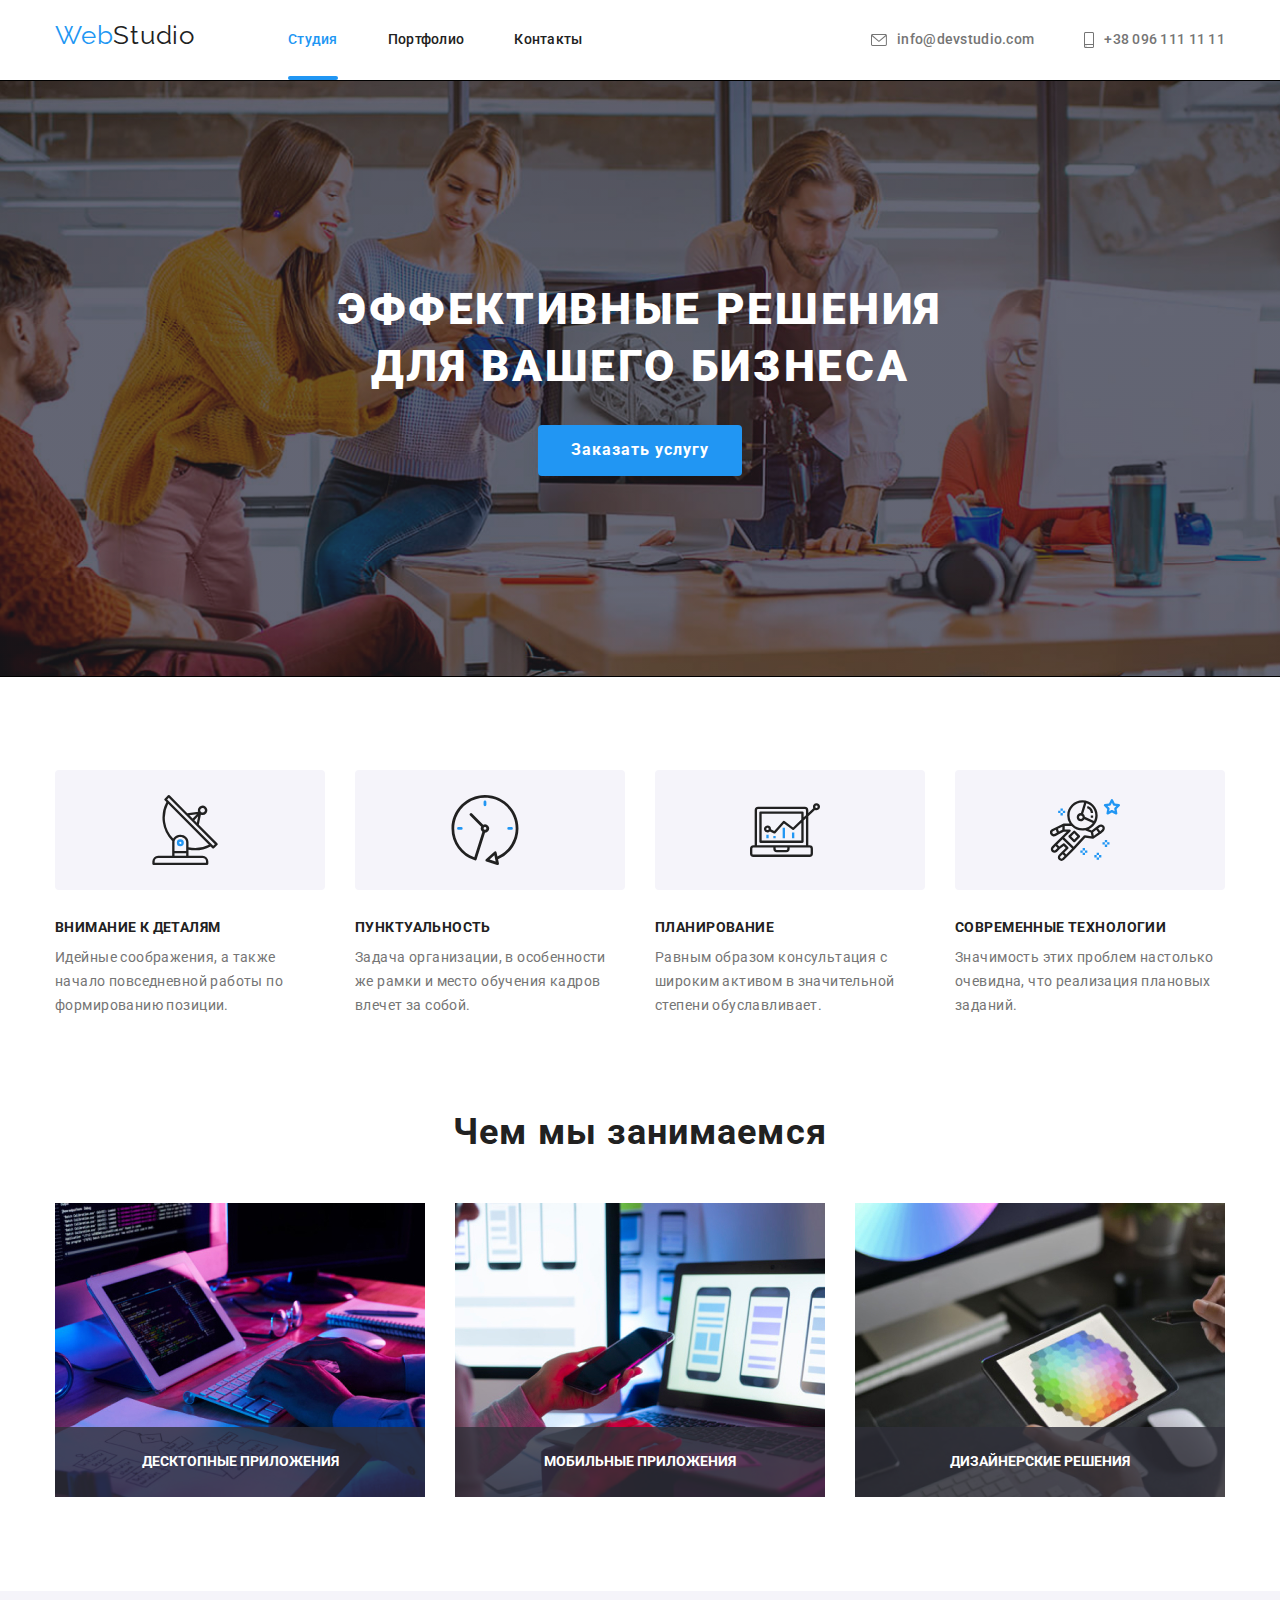
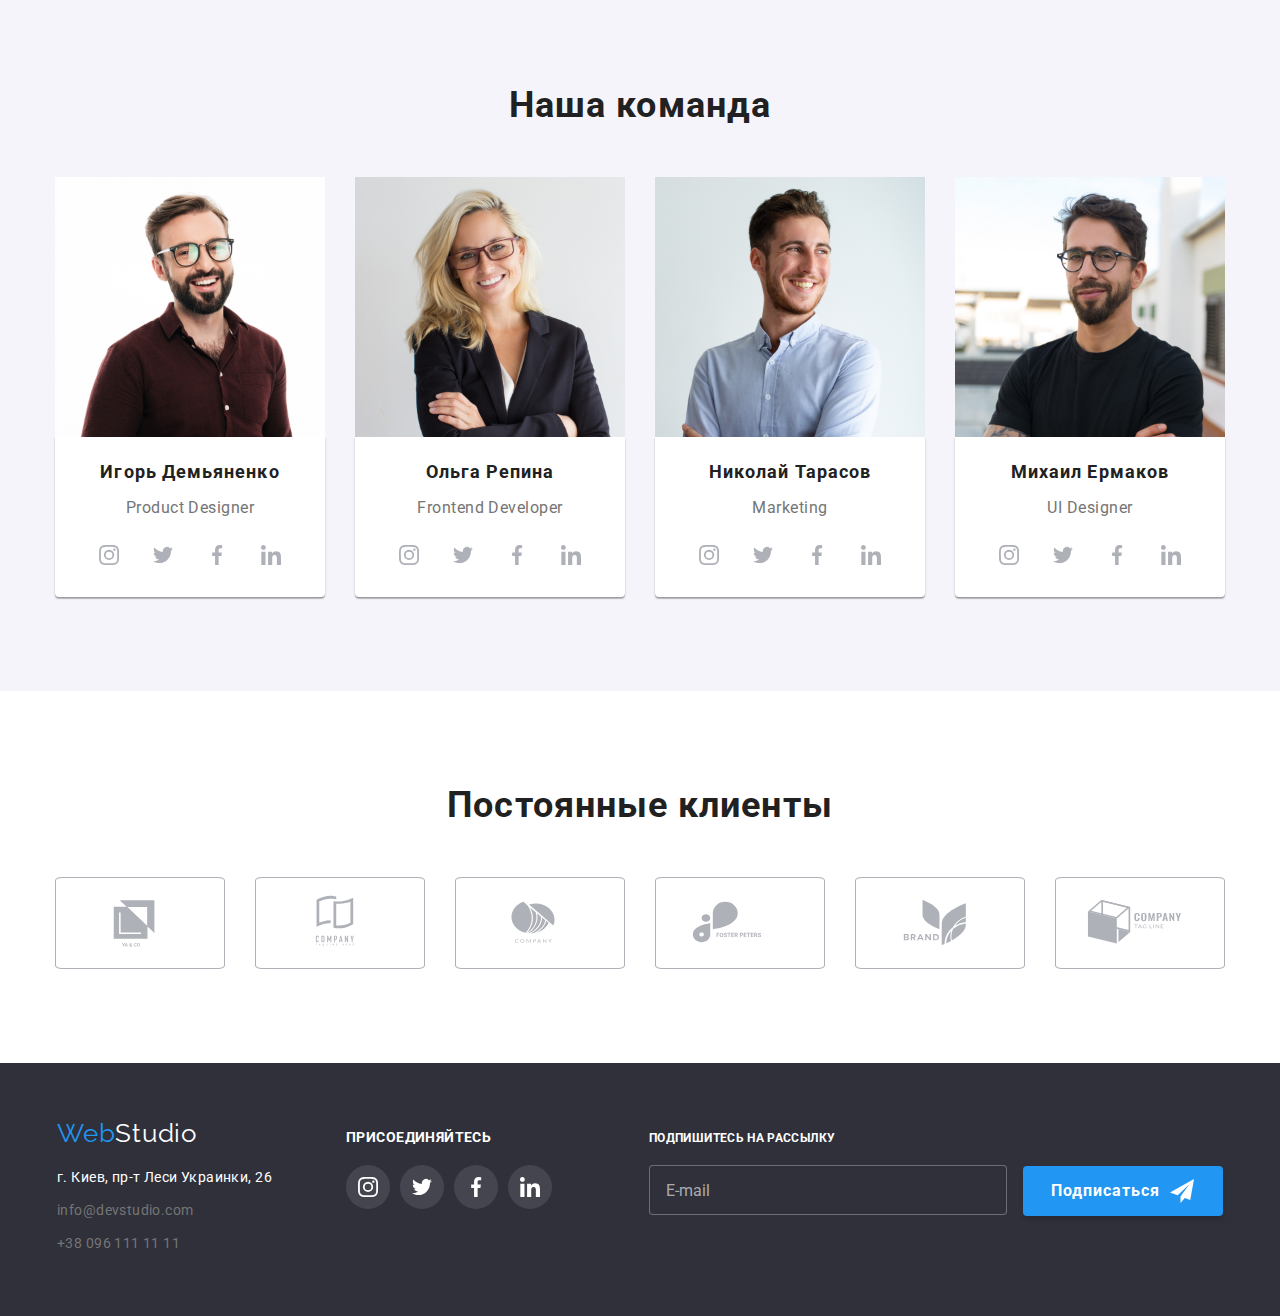
==== index.html @ 78cfb452 "add" ====
<!DOCTYPE html>
<html lang="en">
  <head>
    <meta charset="UTF-8" />
    <meta http-equiv="X-UA-Compatible" content="IE=edge" />
    <meta name="viewport" content="width=device-width, initial-scale=1.0" />
    <title>WebStudio</title>
    <link
      href="https://fonts.googleapis.com/css2?family=Raleway:wght@700&family=Roboto:wght@400;500;700;900&display=swap"
      rel="stylesheet"
    />
    <link
      rel="stylesheet"
      href="https://cdnjs.cloudflare.com/ajax/libs/modern-normalize/1.1.0/modern-normalize.min.css"
    />

    <link rel="stylesheet" href="./css/styles.css" />
  </head>

  <body class="page">
    <!-- Шапка сайта -->
    <header class="page-header">
      <div class="container main-nav">
        <nav class="nav-top">
          <a href="./index.html" class="logo item">
            Web<span class="logo-sc item">Studio</span>
          </a>
          <ul class="site-nav list">
            <li class="item">
              <a href="./index.html" class="linkactive">Студия</a>
            </li>
            <li class="item">
              <a href="./portfolio.html" class="link">Портфолио</a>
            </li>
            <li class="item"><a href="" class="link">Контакты</a></li>
          </ul>
        </nav>

        <ul class="contact-top list">
          <li class="item">
            <a class="contact" href="mailto:info@devstudio.com">
              <svg class="icon" width="16" height="12">
                <use href="./icon/sprite.svg#icon-envelope"></use>
              </svg>
              info@devstudio.com</a
            >
          </li>

          <li class="item">
            <a href="tel:+380961111111" class="contact">
              <svg class="icon" width="10" height="16">
                <use href="./icon/sprite.svg#icon-smartphone"></use>
              </svg>
              +38 096 111 11 11</a
            >
          </li>
        </ul>
      </div>
    </header>

    <main>
      <section class="hero">
        <h1 class="hero-title container">
          Эффективные решения для вашего бизнеса
        </h1>
        <button type="button" class="button-top" data-modal-open>
          Заказать услугу
        </button>
      </section>

      <!-- Преимущества -->

      <section class="section feature">
        <div class="container">
          <ul class="feature-list list">
            <li class="item list-item">
              <div class="feature-icon list">
                <svg class="icon" width="70" height="70">
                  <use href="./icon/sprite.svg#icon-antena"></use>
                </svg>
              </div>
              <h3 class="section-title list">Внимание к деталям</h3>
              <p class="title">
                Идейные соображения, а также начало повседневной работы по
                формированию позиции.
              </p>
            </li>

            <li class="item list-item">
              <div class="feature-icon list">
                <svg class="icon" width="70" height="70">
                  <use href="./icon/sprite.svg#icon-clock"></use>
                </svg>
              </div>
              <h3 class="section-title">Пунктуальность</h3>

              <p class="title">
                Задача организации, в особенности же рамки и место обучения
                кадров влечет за собой.
              </p>
            </li>

            <li class="item list-item">
              <div class="feature-icon list">
                <svg class="icon" width="70" height="70">
                  <use href="./icon/sprite.svg#icon-vector"></use>
                </svg>
              </div>
              <h3 class="section-title">Планирование</h3>

              <p class="title">
                Равным образом консультация с широким активом в значительной
                степени обуславливает.
              </p>
            </li>

            <li class="item list-item">
              <div class="feature-icon list">
                <svg class="icon" width="70" height="70">
                  <use href="./icon/sprite.svg#icon-astronaut"></use>
                </svg>
              </div>
              <h3 class="section-title">Современные технологии</h3>

              <p class="title">
                Значимость этих проблем настолько очевидна, что реализация
                плановых заданий.
              </p>
            </li>
          </ul>
        </div>
      </section>

      <!-- Чем мы занимаемся -->

      <section class="section">
        <div class="container">
          <h2 class="section-team">Чем мы занимаемся</h2>

          <ul class="flex-cont list">
            <li class="item">
              <div class="box-computer-img">
                <img src="./images/img.jpg" alt="desctop" width="370" />
                <p class="text-on-img list">Десктопные приложения</p>
              </div>
            </li>

            <li class="item">
              <div class="box-computer-img">
                <img src="./images/img2.jpg" alt="phone" width="370" />
                <p class="text-on-img list">Мобильные приложения</p>
              </div>
            </li>

            <li class="item">
              <div class="box-computer-img">
                <img src="./images/img3.jpg" alt="tablet" width="370" />
                <p class="text-on-img list">Дизайнерские решения</p>
              </div>
            </li>
          </ul>
        </div>
      </section>

      <!-- Наша команда -->

      <section class="section aboutus">
        <div class="container">
          <h2 class="section-team">Наша команда</h2>

          <ul class="flex-cont list">
            <li class="flex-team list">
              <img src="./team/img.jpg" alt="Игорь Демьяненко" width="270" />
              <div class="element">
                <h3 class="team">Игорь Демьяненко</h3>
                <p class="position">Product Designer</p>

                <div class="element-icon">
                  <a href class="social">
                    <svg class="social-icon" width="20" height="20">
                      <use href="./icon/sprite.svg#icon-instagram"></use>
                    </svg>
                  </a>

                  <a href class="social">
                    <svg class="social-icon" width="20" height="20">
                      <use href="./icon/sprite.svg#icon-twitter"></use>
                    </svg>
                  </a>
                  <a href class="social">
                    <svg class="social-icon" width="20" height="20">
                      <use href="./icon/sprite.svg#icon-facebook"></use>
                    </svg>
                  </a>
                  <a href class="social">
                    <svg class="social-icon" width="20" height="20">
                      <use href="./icon/sprite.svg#icon-linkedin"></use>
                    </svg>
                  </a>
                </div>
              </div>
            </li>

            <li class="flex-team">
              <img src="./team/img1.jpg" alt="Ольга Репина" width="270" />
              <div class="element">
                <h3 class="team">Ольга Репина</h3>
                <p class="position">Frontend Developer</p>

                <div class="element-icon">
                  <a href class="social">
                    <svg class="social-icon" width="20" height="20">
                      <use href="./icon/sprite.svg#icon-instagram"></use>
                    </svg>
                  </a>

                  <a href class="social">
                    <svg class="social-icon" width="20" height="20">
                      <use href="./icon/sprite.svg#icon-twitter"></use>
                    </svg>
                  </a>
                  <a href class="social">
                    <svg class="social-icon" width="20" height="20">
                      <use href="./icon/sprite.svg#icon-facebook"></use>
                    </svg>
                  </a>
                  <a href class="social">
                    <svg class="social-icon" width="20" height="20">
                      <use href="./icon/sprite.svg#icon-linkedin"></use>
                    </svg>
                  </a>
                </div>
              </div>
            </li>

            <li class="flex-team">
              <img src="./team/img2.jpg" alt="Николай Тарасов" width="270" />
              <div class="element">
                <h3 class="team">Николай Тарасов</h3>
                <p class="position">Marketing</p>
                <div class="element-icon">
                  <a href class="social">
                    <svg class="social-icon" width="20" height="20">
                      <use href="./icon/sprite.svg#icon-instagram"></use>
                    </svg>
                  </a>

                  <a href class="social">
                    <svg class="social-icon" width="20" height="20">
                      <use href="./icon/sprite.svg#icon-twitter"></use>
                    </svg>
                  </a>
                  <a href class="social">
                    <svg class="social-icon" width="20" height="20">
                      <use href="./icon/sprite.svg#icon-facebook"></use>
                    </svg>
                  </a>
                  <a href class="social">
                    <svg class="social-icon" width="20" height="20">
                      <use href="./icon/sprite.svg#icon-linkedin"></use>
                    </svg>
                  </a>
                </div>
              </div>
            </li>

            <li class="flex-team">
              <img src="./team/img3.jpg" alt="Михаил Ермаков" width="270" />
              <div class="element">
                <h3 class="team">Михаил Ермаков</h3>
                <p class="position">UI Designer</p>

                <div class="element-icon">
                  <a href class="social">
                    <svg class="social-icon" width="20" height="20">
                      <use href="./icon/sprite.svg#icon-instagram"></use>
                    </svg>
                  </a>

                  <a href class="social">
                    <svg class="social-icon" width="20" height="20">
                      <use href="./icon/sprite.svg#icon-twitter"></use>
                    </svg>
                  </a>
                  <a href class="social">
                    <svg class="social-icon" width="20" height="20">
                      <use href="./icon/sprite.svg#icon-facebook"></use>
                    </svg>
                  </a>
                  <a href class="social">
                    <svg class="social-icon" width="20" height="20">
                      <use href="./icon/sprite.svg#icon-linkedin"></use>
                    </svg>
                  </a>
                </div>
              </div>
            </li>
          </ul>
        </div>
      </section>
    </main>

    <!-- Постоянные клиенты -->

    <section class="section">
      <div class="container">
        <h2 class="section-team">Постоянные клиенты</h2>

        <ul class="flex-cont list">
          <li class="item">
            <a href class="contact-icon">
              <svg class="icon" width="106" height="60">
                <use href="./icon/sprite.svg#icon-group"></use>
              </svg>
            </a>
          </li>
          <li class="item">
            <a href class="contact-icon">
              <svg class="icon" width="106" height="60">
                <use href="./icon/sprite.svg#icon-group1"></use>
              </svg>
            </a>
          </li>
          <li class="item">
            <a href class="contact-icon">
              <svg class="icon" width="106" height="60">
                <use href="./icon/sprite.svg#icon-group2"></use>
              </svg>
            </a>
          </li>
          <li class="item">
            <a href class="contact-icon">
              <svg class="icon" width="106" height="60">
                <use href="./icon/sprite.svg#icon-group3"></use>
              </svg>
            </a>
          </li>
          <li class="item">
            <a href class="contact-icon">
              <svg class="icon" width="106" height="60">
                <use href="./icon/sprite.svg#icon-group4"></use>
              </svg>
            </a>
          </li>
          <li class="item">
            <a href class="contact-icon">
              <svg class="icon" width="106" height="60">
                <use href="./icon/sprite.svg#icon-group5"></use>
              </svg>
            </a>
          </li>
        </ul>
      </div>
    </section>

    <!-- Футер -->

    <footer class="footer">
      <div class="container footer-flex-container">
        <div class="link-logo-footer">
          <div class="logotype">
            <a href="./index.html" class="logo-ft">
              Web<span class="logo-footer">Studio</span>
            </a>
          </div>

          <address class="adress">
            <p class="adress-geo list">г. Киев, пр-т Леси Украинки, 26</p>
            <ul class="contact-nav list">
              <li class="item">
                <a href="mailto:info@devstudio.com" class="contact"
                  >info@devstudio.com</a
                >
              </li>
              <li class="item">
                <a href="tel:+380961111111" class="contact"
                  >+38 096 111 11 11</a
                >
              </li>
            </ul>
          </address>
        </div>

        <div class="join-list">
          <h3 class="join list">присоединяйтесь</h3>

          <div class="element-icon">
            <a href class="social-botom">
              <svg class="social-icon" width="20" height="20">
                <use href="./icon/sprite.svg#icon-instagram"></use>
              </svg>
            </a>
            <a href class="social-botom">
              <svg class="social-icon" width="20" height="20">
                <use href="./icon/sprite.svg#icon-twitter"></use>
              </svg>
            </a>
            <a href class="social-botom">
              <svg class="social-icon" width="20" height="20">
                <use href="./icon/sprite.svg#icon-facebook"></use>
              </svg>
            </a>
            <a href class="social-botom">
              <svg class="social-icon" width="20" height="20">
                <use href="./icon/sprite.svg#icon-linkedin"></use>
              </svg>
            </a>
          </div>
        </div>

        <form name="footer-form" autocomplete="on">
          <label for="footer-mail" class="contact-form-mail-label"
            >Подпишитесь на рассылку</label
          >
          <input
            type="email"
            name="user-mail-footer"
            class="contact-form-mail"
            id="footer-mail"
            placeholder="E-mail"
            required
          />
          <button type="submit" class="contact-form-submit-button">
            Подписаться
            <svg class="btn-footer-icon" width="24px" height="24px">
              <use href="./icon/sprite.svg#icon-send"></use>
            </svg>
          </button>
        </form>
      </div>
    </footer>

    <!-- /* =====Backdrop==== */ -->

    <div class="backdrop is-hidden" data-modal>
      <div class="modal">
        <button class="btn-modal" type="button" data-modal-close>
          <svg class="modal-close-icon" width="11" height="11">
            <use href="./icon/sprite.svg#icon-close"></use>
          </svg>
        </button>
        <b class="title-modal-form">Оставьте свои данные, мы вам перезвоним</b>
        <form name="modal-form">
          <label class="modal-form-label" for="user-name">Имя</label>
          <span class="icon-wrapper">
            <input
              type="text"
              class="modal-form-input input-form"
              name="user-name"
              id="user-name"
              required
            />
            <svg class="modal-icon" width="18" height="18">
              <use href="./icon/sprite.svg#icon-person-black-18dp"></use>
            </svg>
          </span>
          <label class="modal-form-label">Телефон</label>
          <span class="icon-wrapper">
            <input
              name="user-phone"
              type="tel"
              class="modal-form-input input-form"
              required
            />
            <svg class="modal-icon" width="18" height="18">
              <use href="./icon/sprite.svg#icon-phone-black-18dp"></use>
            </svg>
          </span>

          <label class="modal-form-label">Почта </label>
          <span class="icon-wrapper">
            <input
              name="user-mail"
              type="email"
              class="modal-form-input input-form"
            />
            <svg class="modal-icon" width="18" height="18">
              <use href="./icon/sprite.svg#icon-email-black-18dp"></use>
            </svg>
          </span>
          <label for="user-message" class="modal-form-label">Комментарий</label>
          <textarea
            name="user-message"
            class="modal-form-input textarea-form"
            placeholder="Введите текст"
            id="user-message"
          ></textarea>
          <div class="checkbox-modal-wrapper">
            <input
              type="checkbox"
              id="user-policy"
              name="user-policy"
              class="visually-hidden modal-form-checkbox"
            />
            <label for="user-policy" class="modal-form-checkbox-label"
              >Соглашаюсь с рассылкой и принимаю &nbsp;
              <a href="" class="modal-link-policy"> Условия договора</a>
            </label>
          </div>
          <button class="modal-form-button">Отправить</button>
        </form>
      </div>
    </div>

    <script src="./js/modal.js"></script>
  </body>
</html>
---- css/styles.css ----
:root {
  --primary-text-color: #757575;
  --title-text-color: #212121;
  --accent-color: #2196f3;
  --primary-bg-color: #ffffff;
  --button-bg-color: #f5f4fa;
  --hero-bg-color: #2f303a;
  --feature-bgc-color: #f5f4fa;
  --icon-noAction-color: #afb1b8;
  --bgc-icon-footer: rgba(255, 255, 255, 0.1);
  --alternative-accent-color: #188ce8;
  --add-animation: cubic-bezier(0.4, 0, 0.2, 1);
}

/* outline: 2px solid tomato; */

.page {
  color: var(--title-text-color);
  background-color: var(--primary-bg-color);
  font-family: Roboto, sans-serif;
}

ul {
  list-style: none;
}

.list {
  padding: 0px;
  margin: 0px;
  list-style: none;
}

.container {
  margin: 0 auto;
  width: 1200px;
  padding: 0 15px;

  /* outline: 2px solid tomato; */
}

.section {
  padding-top: 94px;
  padding-bottom: 94px;
}

a {
  text-decoration: none;
}

.page-header {
  border-bottom: 1px solid #eeeeee;
}

/* Logo */

.logo {
  color: var(--accent-color);
  background-color: var(--primary-bg-color);
  font-family: Raleway, sans-serif;
  font-size: 26px;
  line-height: 0.83;
  letter-spacing: 0.03em;

  padding-bottom: 32px;
}

.logo .logo-sc {
  color: var(--title-text-color);
  padding-top: 32px;
  padding-bottom: 32px;
}

/* Main nav */

.main-nav {
  display: flex;
  align-items: center;
}

.main-nav .nav-top {
  display: flex;
  align-items: center;
}

/* Site nav */

.site-nav {
  display: flex;
  margin-left: 93px;
  align-items: center;
}

.site-nav .item + .item {
  margin-left: 50px;
}

.site-nav .linkactive {
  position: relative;
  display: block;

  color: var(--accent-color);
  font-weight: 500;
  font-size: 14px;
  line-height: 1.14;
  letter-spacing: 0.02em;
  padding-top: 32px;
  padding-bottom: 32px;
}

header a {
  padding: 24px 0px;
}

.site-nav .linkactive::after {
  position: absolute;
  left: 0;
  bottom: 0;

  content: "";
  display: block;
  width: 100%;
  height: 4px;
  background-color: var(--accent-color);
  border-radius: 2px;
}

.site-nav .link {
  display: block;
  color: var(--title-text-color);

  font-weight: 500;
  font-size: 14px;
  line-height: 1.14;
  letter-spacing: 0.02em;

  padding-top: 32px;
  padding-bottom: 32px;

  transition: color 250ms var(--add-animation);
}

.site-nav .link:hover,
.site-nav .link:focus {
  color: var(--accent-color);
}

/* Contact */

.contact-nav .contact {
  color: var(--primary-text-color);
  background-color: var(--hero-bg-color);

  font-style: normal;
  font-weight: 400;
  font-size: 14px;
  line-height: 1.71;
  letter-spacing: 0.03em;

  transition: color 250ms var(--add-animation);
}

.contact-nav .item + .item {
  margin-top: 9px;
}

.contact-nav .contact:hover,
.contact-nav .contact:focus {
  color: var(--primary-bg-color);
}

.contact-top .contact {
  position: relative;
  padding: 32px 0;

  color: var(--primary-text-color);
  background-color: var(--primary-bg-color);
  font-family: Roboto, sans-serif;
  font-weight: 500;
  font-size: 14px;
  line-height: 1.14;
  letter-spacing: 0.02em;
  display: flex;
  justify-content: center;
  align-items: center;

  transition: color 250ms var(--add-animation);
}

.contact-top > li {
  display: inline-flex;
  justify-content: center;
  align-items: center;
}

.contact-top {
  display: flex;
  margin-left: auto;
}

.contact-top .item + .item {
  margin-left: 50px;
}

.icon {
  fill: currentColor;
}

.item .icon {
  padding-right: 10px;
  justify-content: center;
  align-items: center;
  box-sizing: content-box;
}

/* .contact-top.contact {
  display: flex;
} */

.contact-top .contact:hover,
.contact-top .contact:focus {
  color: var(--accent-color);
  background-color: var(--primary-bg-color);
}

.join-list .social + .social {
  margin-left: 10px;
}

/* Hero */

.hero {
  text-align: center;
  background-color: var(--hero-bg-color);
  max-width: 1600px;

  padding-top: 200px;
  padding-bottom: 200px;
  margin-right: auto;
  margin-left: auto;
  outline: 1px solid black;
  background-image: linear-gradient(
      to right,
      rgba(47, 48, 58, 0.4),
      rgba(47, 48, 58, 0.4)
    ),
    url(../images/background.jpg);

  background-repeat: no-repeat;
  background-position: center;
  background-size: cover;
}

.hero-title {
  color: var(--primary-bg-color);
  font-weight: 900;
  font-size: 44px;
  line-height: 1.3;
  text-align: center;
  letter-spacing: 0.06em;
  text-transform: uppercase;

  width: 696px;
  margin-top: 0px;
  margin-bottom: 30px;
}

/* Section */

.section-team {
  margin-top: 0;
  margin-bottom: 50px;

  color: var(--title-text-color);
  font-style: normal;
  font-weight: 700;
  font-size: 36px;
  line-height: 1.16;
  text-align: center;
  letter-spacing: 0.03em;
}

.feature-icon {
  display: flex;
  border: none;
  margin-bottom: 30px;
  justify-content: center;
  align-items: center;
  height: 120px;
  margin-bottom: 30px;
  border-radius: 4px;
  background-color: var(--button-bg-color);
}

.feature-list .list-item + .list-item {
  margin-left: 30px;
}

.aboutus {
  background-color: var(--button-bg-color);
}

.team {
  color: var(--title-text-color);
  font-style: normal;
  font-weight: 700;
  font-size: 18px;
  line-height: 1.7;
  letter-spacing: 0.06em;

  margin-top: 0;
  margin-bottom: 10px;
}

.description {
  color: var(--title-text-color);

  font-style: normal;
  font-weight: 700;
  font-size: 18px;
  line-height: 1.7;
  letter-spacing: 0.06em;

  margin-bottom: 4px;
  margin-top: 0;
}

.project {
  color: var(--primary-text-color);
  letter-spacing: 0.03em;
  font-weight: 400;
  font-size: 16px;
  line-height: 1.6;

  margin-top: 0;
  margin-bottom: 0;
}

/* Features */

.feature {
  padding-bottom: 0;
}

.feature-list {
  display: flex;
}

.feature-list > .item {
  width: 270px;

  /* background-color: tomato;*/
}

.flex-cont .item + .item {
  margin-left: 30px;
}

/* .flex-cont .flex-section + .flex-section {
  margin-left: 30px;
} */

.section-title {
  margin-bottom: 10px;
  margin-top: 0px;

  font-weight: 700;
  font-size: 14px;
  line-height: 1.14;
  letter-spacing: 0.03em;
  text-transform: uppercase;
}

.title {
  color: var(--primary-text-color);
  margin-bottom: 0;
  margin-top: 0;

  font-style: normal;
  font-weight: 400;
  font-size: 14px;
  line-height: 1.7;
  letter-spacing: 0.03em;
}

img {
  display: block;
}

/* Team */

.position {
  color: var(--primary-text-color);
  letter-spacing: 0.03em;
  font-weight: 400;
  font-size: 16px;
  line-height: 1.2;

  margin-top: 0;
  margin-bottom: 16px;
}

/* Кнопки соц. сетей */

.social {
  cursor: pointer;
  display: flex;
  align-items: center;
  justify-content: center;
  padding: 0;
  border: none;
  width: 44px;
  height: 44px;
  border-radius: 50%;
  color: var(--icon-noAction-color);
  background-color: var(--primary-bg-color);

  transition: background 250ms var(--add-animation);
}

.join {
  font-weight: 700;
  font-size: 14px;
  line-height: 16px;
  letter-spacing: 0.03em;
  text-transform: uppercase;
  color: var(--primary-bg-color);
  padding-bottom: 20px;
}

.join-list {
  padding-right: 93px;
  display: inline-block;
}

.link-logo-footer {
  padding-right: 70px;
}

.social:hover,
.social:focus {
  align-items: center;
  justify-content: center;
  color: var(--primary-bg-color);
  background-color: var(--accent-color);
}

.social-icon {
  fill: currentColor;
  transition: color 250ms var(--add-animation);
}

.element .social + .social {
  margin-left: 10px;
}

/* Постоянные клиенты  */

.contact-icon {
  display: flex;
  cursor: pointer;
  align-items: center;
  justify-content: center;
  border-radius: 4%;
  width: 170px;
  height: 92px;
  padding: 0;
  color: var(--icon-noAction-color);
  background-color: var(--primary-bg-color);
  border: 1px solid var(--icon-noAction-color);

  transition: color 250ms var(--add-animation);
}

.contact-icon:hover,
.contact-icon:focus {
  color: var(--accent-color);
  background-color: var(--primary-bg-color);
  border: 1px solid rgba(33, 150, 243, 1);
}

.contact-icon {
  fill: currentColor;
}

.social-botom {
  display: inline-flex;
  cursor: pointer;
  align-items: center;
  justify-content: center;
  padding: 0;
  border: none;
  width: 44px;
  height: 44px;
  border-radius: 50%;
  color: var(--primary-bg-color);
  background-color: var(--bgc-icon-footer);

  transition: background-color 250ms var(--add-animation);
}

.social-botom:hover,
.social-botom:focus {
  color: var(--primary-bg-color);
  background-color: var(--accent-color);
}

.join-list .social-botom + .social-botom {
  margin-left: 10px;
}

/* Logo */

.logo-ft {
  color: var(--accent-color);

  font-family: Raleway, sans-serif;
  font-size: 26px;
  line-height: 0.83;
  letter-spacing: 0.03em;
}

.logo-ft .logo-footer {
  color: var(--primary-bg-color);

  font-family: Raleway, sans-serif;
  font-size: 26px;
  line-height: 0.83;
  letter-spacing: 0.03em;
}

footer {
  background-color: var(--hero-bg-color);
  padding-top: 60px;
  padding-bottom: 60px;
}

.adress-geo {
  color: var(--primary-bg-color);
  font-style: normal;
  font-weight: 400;
  font-size: 14px;
  line-height: 1.71;
  letter-spacing: 0.03em;

  margin-bottom: 9px;
}

/* Страница портфолио */

/* Шапка */

/* Фильтр */

.menu .button-menu {
  cursor: pointer;
  color: var(--title-text-color);
  background-color: var(--button-bg-color);
  border: 1px solid transparent;

  font-family: inherit;
  font-style: normal;
  font-weight: 500;
  font-size: 16px;
  line-height: 1.6;
  text-align: center;
  letter-spacing: 0.03em;
  border-radius: 4px;

  padding: 6px 22px;
  margin-left: 8px;

  transition: color 250ms var(--add-animation),
    background-color 250ms var(--add-animation),
    box-shadow 250ms var(--add-animation);
}

.portfolio-filter {
  display: flex;
  justify-content: center;

  margin-top: 0;
  margin-bottom: 50px;
}

/* Button */

.hero .button-top {
  color: var(--primary-bg-color);
  background-color: var(--accent-color);
  cursor: pointer;

  border-radius: 4px;
  padding: 10px 32px;
  /* min-width: 200px; */
  border-right: 0px;
  border-left: 0px;

  font-family: inherit;
  font-weight: 700;
  font-size: 16px;
  line-height: 1.8;
  letter-spacing: 0.06em;
  border: 1px solid transparent;

  transition: background-color 250ms var(--add-animation);
}

.button-top:hover,
.button-top:focus {
  background-color: var(--alternative-accent-color);
}

.menu .button-menu:hover,
.menu .button-menu:focus {
  color: var(--primary-bg-color);
  background-color: var(--accent-color);
  border-color: transparent;
  box-shadow: 0px 2px 2px 0px rgba(0, 0, 0, 0.12);

  box-shadow: 0px 1px 2px 0px rgba(0, 0, 0, 0.08);

  box-shadow: 0px 3px 1px 0px rgba(0, 0, 0, 0.1);
}

/* Набор услуг */

.works p {
  font-weight: 400;
  font-size: 16px;
  line-height: 1.8;
  letter-spacing: 0.03em;
}

.portfolio-list {
  display: flex;
  flex-wrap: wrap;
  align-items: center;
  padding: 0;
  margin: 0;
}

.cards-list {
  display: flex;
  flex-wrap: wrap;
  flex-basis: calc((100% - 90px) / 3);
  margin-left: -30px;
  margin-top: -30px;
}

.element-border {
  border-left: 1px solid #eeeeee;
  border-right: 1px solid #eeeeee;
  border-bottom: 1px solid #eeeeee;
  padding: 20px 24px;
}

.element {
  align-items: center;
  justify-content: center;

  padding: 20px 24px 20px 24px;

  border-radius: 0px 0px 4px 4px;
  box-shadow: 0px 1px 3px rgba(0, 0, 0, 0.12), 0px 1px 1px rgba(0, 0, 0, 0.14),
    0px 2px 1px rgba(0, 0, 0, 0.2);
}

.element-icon {
  display: flex;
  align-items: center;
  justify-content: center;
}

.flex-element {
  width: 370px;
  margin-left: 30px;
  margin-top: 30px;
}

.card {
  display: block;
}

.card:hover {
  box-shadow: 0px 4px 4px 0px rgba(0, 0, 0, 0.25);
  transition: box-shadow 250ms var(--add-animation);
}

.text-actions {
  position: absolute;
  top: 0;
  left: 0;
  width: 100%;
  height: 100%;
  overflow: auto;

  padding: 63px 24px;
  margin: 0;
  color: var(--primary-bg-color);
  font-size: 18px;
  line-height: 1.55;
  transform: translateY(100%);
  transition: transform 250ms var(--add-animation),
    background 250ms var(--add-animation);
}

.img-wrapper {
  position: relative;
  overflow: hidden;
}

.card:hover .text-actions,
.card:focus .text-actions {
  transform: translateY(0%);
  background: rgba(33, 150, 243, 0.9);
}

.flex-cont {
  display: flex;
}

.flex-team {
  margin-right: 30px;
  background-color: var(--primary-bg-color);
  text-align: center;
}

/* .flex-element:nth-child(3n) {
  margin-right: 0;
}

.flex-element:nth-last-child(-n + 3) {
  margin-bottom: 0;
} */

.logotype {
  display: inline-block;
  margin-bottom: 20px;
}

.footer-flex-container {
  display: flex;
  justify-content: space-around;
  align-items: baseline;
}

.contact-form-mail-label {
  display: block;
  margin-bottom: 20px;

  color: var(--primary-bg-color);
  font-weight: 700;
  font-size: 12px;
  line-height: 1.14;
  letter-spacing: 0.03em;
  text-transform: uppercase;
}

.contact-form-mail {
  margin-right: 12px;
  padding: 15px 16px;
  width: 358px;
  height: 50px;
  color: var(--primary-bg-color);

  border: 1px solid rgba(255, 255, 255, 0.3);
  border-radius: 4px;
  background-color: #2f303a;
  outline: none;
}

.contact-form-mail::placeholder {
  color: rgba(255, 255, 255, 0.6);
}

.contact-form-submit-button {
  display: inline-flex;
  align-items: center;
  padding: 10px 28px;
  width: 200px;
  height: 50px;

  font-weight: 700;
  font-size: 16px;
  line-height: 1.87;
  letter-spacing: 0.06em;

  border: var(--accent-color);
  border-radius: 4px;
  background-color: var(--accent-color);
  box-shadow: 0px 4px 4px rgba(0, 0, 0, 0.15);
  color: var(--primary-bg-color);

  cursor: pointer;
  transition: background-color 250ms var(--add-animation);
}

.contact-form-mail:focus {
  outline: 2px solid var(--accent-color);
}

.contact-form-submit-button:focus,
.contact-form-submit-button:hover {
  background-color: rgba(33, 150, 243, 0.9);
}

.btn-footer-icon {
  margin-left: 10px;
}

/* =====Backdrop==== */

.backdrop {
  position: fixed;
  top: 0;
  left: 0;
  width: 100%;
  height: 100%;
  background: rgba(0, 0, 0, 0.2);
  transition: opacity 250ms var(--add-animation),
    visibility 250ms var(--add-animation);
}

.backdrop.is-hidden {
  opacity: 0;
  visibility: hidden;
  pointer-events: none;
}

.backdrop.is-hidden .modal {
  transform: translate(-50%, -50%) scale(1.5);
}

.modal {
  position: absolute;
  top: 50%;
  left: 50%;

  width: 528px;
  height: 581px;
  padding-top: 44.5px;
  padding-left: 36px;
  padding-right: 44px;
  padding-bottom: 35px;

  transform: translate(-50%, -50%) scale(1);
  transition: transform 250ms var(--add-animation);

  background-color: var(--primary-bg-color);
  box-shadow: 0px 1px 3px rgba(0, 0, 0, 0.12), 0px 1px 1px rgba(0, 0, 0, 0.14),
    0px 2px 1px rgba(0, 0, 0, 0.2);
  border-radius: 4px;
}

.btn-modal {
  position: absolute;
  top: 8px;
  right: 8px;

  display: flex;
  justify-content: center;
  align-items: center;
  padding: 0;

  width: 30px;
  height: 30px;
  border-radius: 50%;

  background: var(--primary-bg-color);
  border: 1px solid rgba(0, 0, 0, 0.1);
  cursor: pointer;
}

.btn-modal:hover .modal-close-icon {
  fill: var(--accent-color);
}

.box-computer-img {
  position: relative;
}

.text-on-img {
  position: absolute;
  bottom: 0;
  left: 0;

  display: flex;
  justify-content: center;
  align-items: center;
  width: 100%;
  height: 70px;

  font-weight: 700;
  font-size: 14px;
  line-height: 1.14;
  text-transform: uppercase;
  color: var(--primary-bg-color);
  background: rgba(47, 48, 58, 0.8);
}

.modal-form {
  display: flex;
  flex-direction: column;
}

.title-modal-form {
  display: block;
  text-align: center;
  margin-bottom: 12px;

  font-weight: 700;
  font-size: 20px;
  line-height: 1.15;
  letter-spacing: 0.03em;
  color: var(--title-text-color);

  font-family: "Roboto";
  font-style: normal;
  font-weight: 700;
  font-size: 20px;
  line-height: 23px;
  text-align: center;
  letter-spacing: 0.03em;

  color: var(--title-text-color);
}

.modal-form-label {
  position: relative;
  display: block;
  margin-bottom: 4px;

  font-size: 12px;
  line-height: 1.16;
  letter-spacing: 0.01em;
  color: var(--primary-text-color);
}

.icon-wrapper {
  position: relative;
  display: flex;
  align-items: center;
  justify-content: center;
  margin-bottom: 10px;
}

.modal-icon {
  position: absolute;
  top: 50%;
  transform: translateY(-50%);
  left: 12px;
}

.modal-form-input {
  display: block;
  width: 100%;
  height: 40px;
  padding: 12px 11px;
  /* margin-bottom: 4px; */
  outline: none;
  border: 1px solid rgba(33, 33, 33, 0.2);
  border-radius: 4px;
}

.modal-form-input:focus + .modal-icon {
  fill: var(--alternative-accent-color);
}

.input-form {
  padding-left: 42px;
}

.modal-form-input:focus {
  outline: 0;
  border-color: var(--accent-color);
}

.textarea-form {
  height: 120px;
  resize: none;
  margin-bottom: 20px;
}

.textarea-form::placeholder {
  font-size: 12px;
  line-height: 1.16;
  letter-spacing: 0.01em;
  color: rgba(117, 117, 117, 0.5);
}

/* FORM IN MODAL */

.checkbox-modal-wrapper {
  margin-bottom: 30px;
}

.modal-form-checkbox-label {
  display: flex;
  align-items: center;
  font-size: 14px;
  line-height: 1.71;
  letter-spacing: 0.03em;
  color: var(--primary-text-color);
}

.visually-hidden {
  position: absolute;
  width: 1px;
  height: 1px;
  margin: -1px;
  border: 0;
  padding: 0;
  white-space: nowrap;
  clip-path: inset(100%);
  clip: rect(0 0 0 0);
  overflow: hidden;
}

.modal-form-checkbox-label::before {
  content: "";
  display: inline-block;
  width: 16px;
  height: 15px;
  margin-right: 8.5px;
  border: 1px solid rgba(0, 0, 0, 1);
  background-image: url(../images/check.svg);
  background-repeat: no-repeat;
  background-position: 50% 50%;
  cursor: pointer;
  border-radius: 2px;
  transition: background-color 250ms var(--add-animation);
}

.modal-form-checkbox:checked + .modal-form-checkbox-label::before {
  background-color: var(--alternative-accent-color);
  border: 0px;
  border-radius: 2px;
}

.modal-form-checkbox:focus + .modal-form-checkbox-label::before {
  box-shadow: 0px 4px 4px rgba(0, 0, 0, 0.25);
}

.modal-link-policy {
  font-size: 14px;
  line-height: 1.71;
  letter-spacing: 0.03em;
  text-decoration-line: underline;

  color: var(--accent-color);
  transition: color 250ms var(--add-animation);
}

.modal-link-policy:hover,
.modal-link-policy:focus {
  color: #1675c2;
}

.modal-form-button {
  display: block;
  margin: 0 auto;
  width: 200px;
  height: 50px;

  font-weight: 700;
  font-size: 16px;
  line-height: 1.87;
  letter-spacing: 0.06em;

  background-color: var(--accent-color);
  border: 0;
  border-radius: 4px;
  color: var(--primary-bg-color);
  cursor: pointer;
  box-shadow: 0px 4px 4px rgba(0, 0, 0, 0.15);
  transition: background-color 250ms var(--add-animation);
}

.modal-form-button:focus,
.modal-form-button:hover {
  background-color: var(--alternative-accent-color);
  box-shadow: 0px 4px 4px rgba(0, 0, 0, 0.15);
}
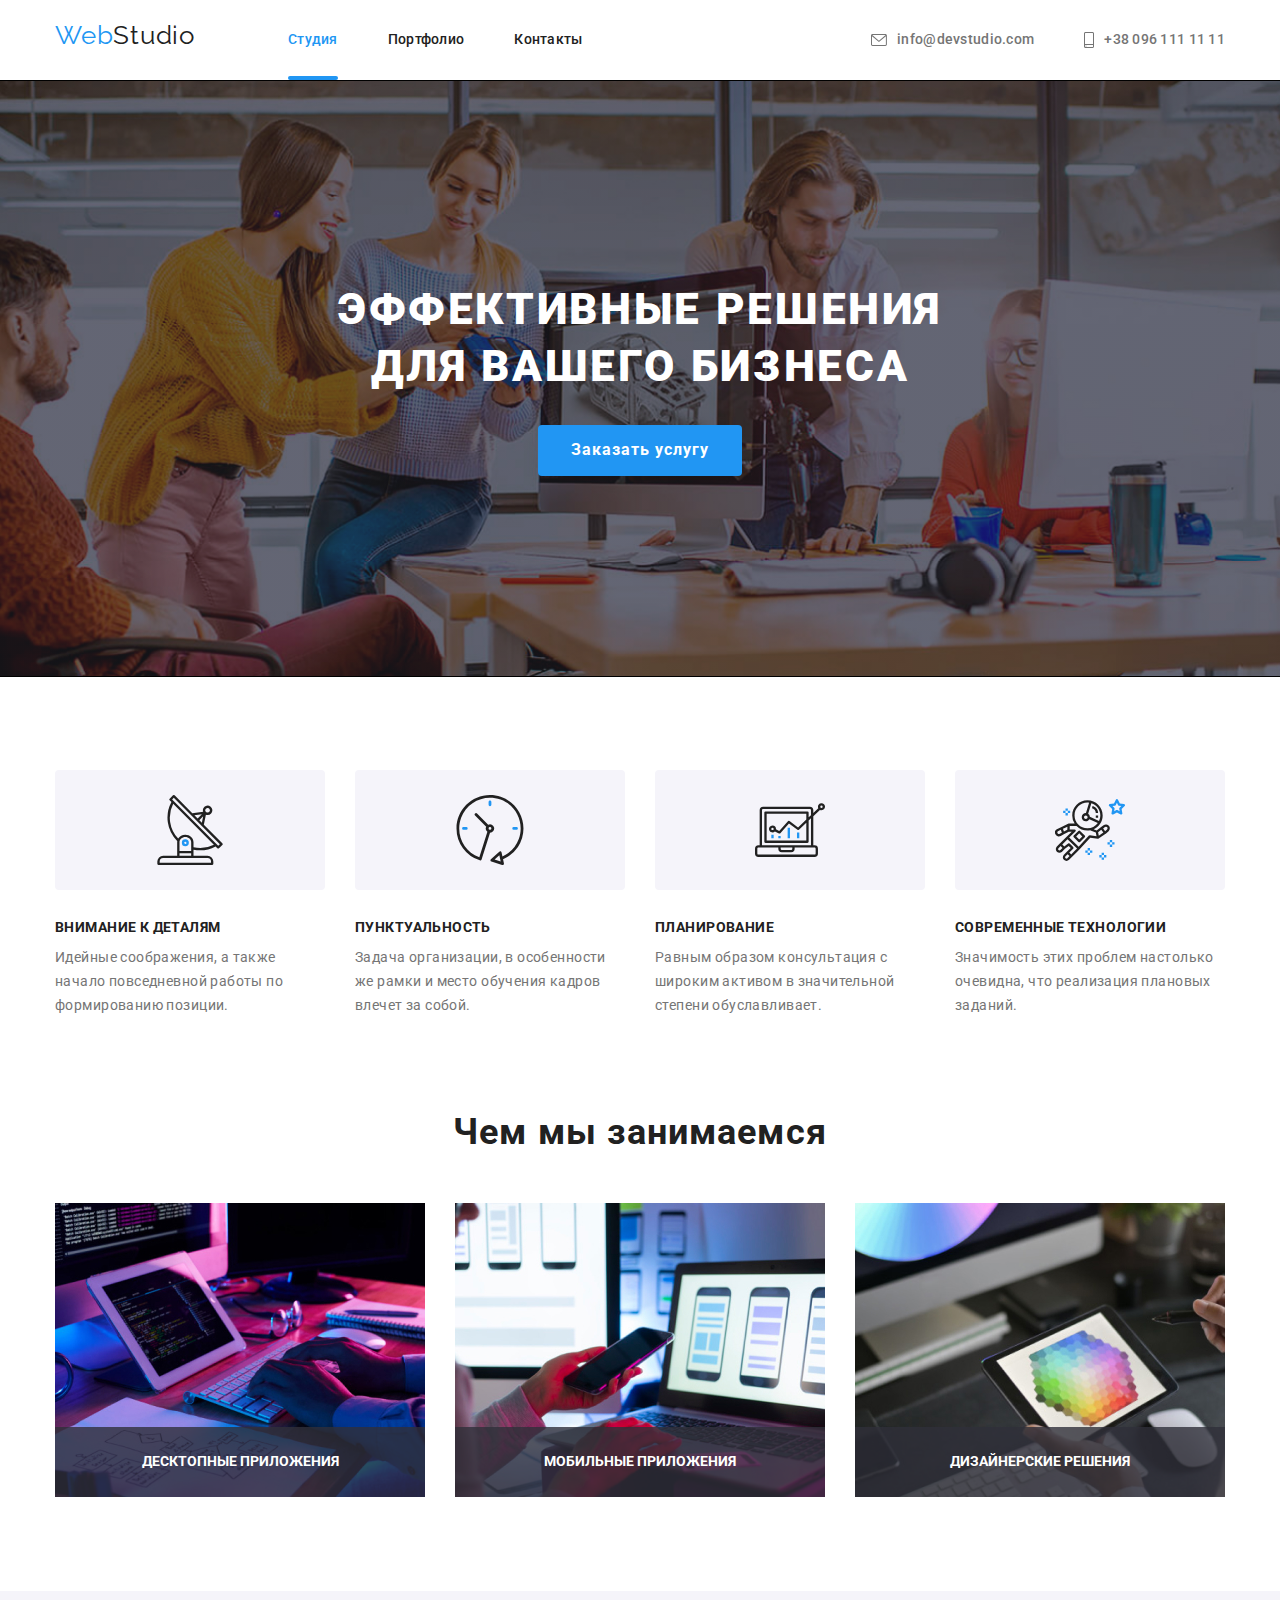
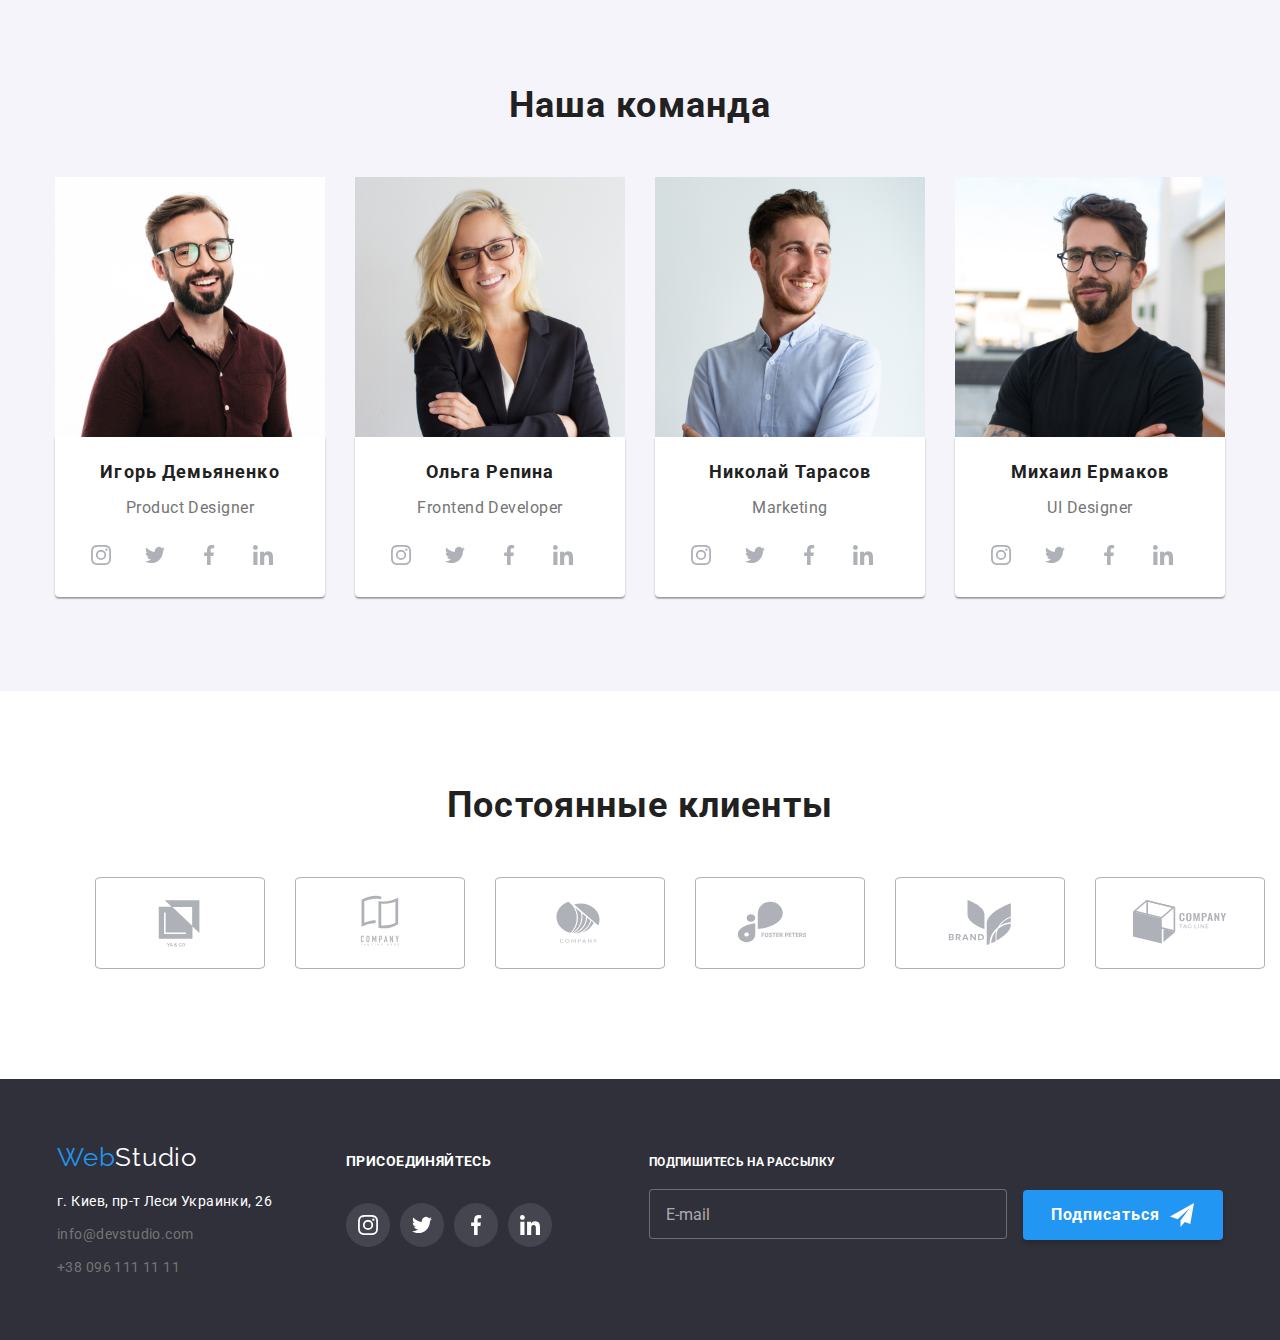
==== commit 7750483e: "add sass & upd" ====
--- a/index.html
+++ b/index.html
@@ -1,507 +1,468 @@
 <!DOCTYPE html>
 <html lang="en">
-  <head>
-    <meta charset="UTF-8" />
-    <meta http-equiv="X-UA-Compatible" content="IE=edge" />
-    <meta name="viewport" content="width=device-width, initial-scale=1.0" />
-    <title>WebStudio</title>
-    <link
-      href="https://fonts.googleapis.com/css2?family=Raleway:wght@700&family=Roboto:wght@400;500;700;900&display=swap"
-      rel="stylesheet"
-    />
-    <link
-      rel="stylesheet"
-      href="https://cdnjs.cloudflare.com/ajax/libs/modern-normalize/1.1.0/modern-normalize.min.css"
-    />
-
-    <link rel="stylesheet" href="./css/styles.css" />
-  </head>
-
-  <body class="page">
-    <!-- Шапка сайта -->
-    <header class="page-header">
-      <div class="container main-nav">
-        <nav class="nav-top">
-          <a href="./index.html" class="logo item">
-            Web<span class="logo-sc item">Studio</span>
-          </a>
-          <ul class="site-nav list">
-            <li class="item">
-              <a href="./index.html" class="linkactive">Студия</a>
-            </li>
-            <li class="item">
-              <a href="./portfolio.html" class="link">Портфолио</a>
-            </li>
-            <li class="item"><a href="" class="link">Контакты</a></li>
-          </ul>
-        </nav>
-
-        <ul class="contact-top list">
-          <li class="item">
-            <a class="contact" href="mailto:info@devstudio.com">
-              <svg class="icon" width="16" height="12">
-                <use href="./icon/sprite.svg#icon-envelope"></use>
+
+<head>
+  <meta charset="UTF-8" />
+  <meta http-equiv="X-UA-Compatible" content="IE=edge" />
+  <meta name="viewport" content="width=device-width, initial-scale=1.0" />
+  <title>WebStudio</title>
+  <link href="https://fonts.googleapis.com/css2?family=Raleway:wght@700&family=Roboto:wght@400;500;700;900&display=swap"
+    rel="stylesheet" />
+  <link rel="stylesheet"
+    href="https://cdnjs.cloudflare.com/ajax/libs/modern-normalize/1.1.0/modern-normalize.min.css" />
+  <link rel="stylesheet" href="./css/main.min.css" />
+  <!-- <link rel="stylesheet" href="./css/styles.css" /> -->
+</head>
+
+<body class="page">
+  <!-- Шапка сайта -->
+  <header class="page-header">
+    <div class="container main-nav">
+      <nav class="nav-top">
+        <a href="./index.html" class="logo header__logo">
+          Web<span class="logo headerSec__logo">Studio</span>
+        </a>
+        <ul class="site-nav list">
+          <li class="site-nav__item">
+            <a href="./index.html" class="site-nav__linkactive">Студия</a>
+          </li>
+          <li class="site-nav__item">
+            <a href="./portfolio.html" class="site-nav__link">Портфолио</a>
+          </li>
+          <li class="site-nav__item">
+            <a href="" class="site-nav__link">Контакты</a>
+          </li>
+        </ul>
+      </nav>
+
+      <ul class="connect list">
+        <li class="connect__item">
+          <a class="connect__mail" href="mailto:info@devstudio.com">
+            <svg class="icon" width="16" height="12">
+              <use href="./icon/sprite.svg#icon-envelope"></use>
+            </svg>
+            info@devstudio.com</a>
+        </li>
+
+        <li class="connect__item">
+          <a href="tel:+380961111111" class="connect__tel">
+            <svg class="icon" width="10" height="16">
+              <use href="./icon/sprite.svg#icon-smartphone"></use>
+            </svg>
+            +38 096 111 11 11</a>
+        </li>
+      </ul>
+    </div>
+  </header>
+
+  <main>
+    <section class="hero">
+      <h1 class="hero-title container">
+        Эффективные решения для вашего бизнеса
+      </h1>
+      <button type="button" class="button-top" data-modal-open>
+        Заказать услугу
+      </button>
+    </section>
+
+    <!-- Преимущества -->
+
+    <section class="section feature">
+      <div class="container">
+        <ul class="feature-list list">
+          <li class="feature-list__item">
+            <div class="feature-list__icon list">
+              <svg class="icon" width="70" height="70">
+                <use href="./icon/sprite.svg#icon-antena"></use>
               </svg>
-              info@devstudio.com</a
-            >
-          </li>
-
-          <li class="item">
-            <a href="tel:+380961111111" class="contact">
-              <svg class="icon" width="10" height="16">
-                <use href="./icon/sprite.svg#icon-smartphone"></use>
+            </div>
+            <h3 class="feature-list__header list">Внимание к деталям</h3>
+            <p class="feature-list__text">
+              Идейные соображения, а также начало повседневной работы по
+              формированию позиции.
+            </p>
+          </li>
+
+          <li class="feature-list__item">
+            <div class="feature-list__icon list">
+              <svg class="icon" width="70" height="70">
+                <use href="./icon/sprite.svg#icon-clock"></use>
               </svg>
-              +38 096 111 11 11</a
-            >
-          </li>
-        </ul>
-      </div>
-    </header>
-
-    <main>
-      <section class="hero">
-        <h1 class="hero-title container">
-          Эффективные решения для вашего бизнеса
-        </h1>
-        <button type="button" class="button-top" data-modal-open>
-          Заказать услугу
-        </button>
-      </section>
-
-      <!-- Преимущества -->
-
-      <section class="section feature">
-        <div class="container">
-          <ul class="feature-list list">
-            <li class="item list-item">
-              <div class="feature-icon list">
-                <svg class="icon" width="70" height="70">
-                  <use href="./icon/sprite.svg#icon-antena"></use>
-                </svg>
-              </div>
-              <h3 class="section-title list">Внимание к деталям</h3>
-              <p class="title">
-                Идейные соображения, а также начало повседневной работы по
-                формированию позиции.
-              </p>
-            </li>
-
-            <li class="item list-item">
-              <div class="feature-icon list">
-                <svg class="icon" width="70" height="70">
-                  <use href="./icon/sprite.svg#icon-clock"></use>
-                </svg>
-              </div>
-              <h3 class="section-title">Пунктуальность</h3>
-
-              <p class="title">
-                Задача организации, в особенности же рамки и место обучения
-                кадров влечет за собой.
-              </p>
-            </li>
-
-            <li class="item list-item">
-              <div class="feature-icon list">
-                <svg class="icon" width="70" height="70">
-                  <use href="./icon/sprite.svg#icon-vector"></use>
-                </svg>
-              </div>
-              <h3 class="section-title">Планирование</h3>
-
-              <p class="title">
-                Равным образом консультация с широким активом в значительной
-                степени обуславливает.
-              </p>
-            </li>
-
-            <li class="item list-item">
-              <div class="feature-icon list">
-                <svg class="icon" width="70" height="70">
-                  <use href="./icon/sprite.svg#icon-astronaut"></use>
-                </svg>
-              </div>
-              <h3 class="section-title">Современные технологии</h3>
-
-              <p class="title">
-                Значимость этих проблем настолько очевидна, что реализация
-                плановых заданий.
-              </p>
-            </li>
-          </ul>
-        </div>
-      </section>
-
-      <!-- Чем мы занимаемся -->
-
-      <section class="section">
-        <div class="container">
-          <h2 class="section-team">Чем мы занимаемся</h2>
-
-          <ul class="flex-cont list">
-            <li class="item">
-              <div class="box-computer-img">
-                <img src="./images/img.jpg" alt="desctop" width="370" />
-                <p class="text-on-img list">Десктопные приложения</p>
-              </div>
-            </li>
-
-            <li class="item">
-              <div class="box-computer-img">
-                <img src="./images/img2.jpg" alt="phone" width="370" />
-                <p class="text-on-img list">Мобильные приложения</p>
-              </div>
-            </li>
-
-            <li class="item">
-              <div class="box-computer-img">
-                <img src="./images/img3.jpg" alt="tablet" width="370" />
-                <p class="text-on-img list">Дизайнерские решения</p>
-              </div>
-            </li>
-          </ul>
-        </div>
-      </section>
-
-      <!-- Наша команда -->
-
-      <section class="section aboutus">
-        <div class="container">
-          <h2 class="section-team">Наша команда</h2>
-
-          <ul class="flex-cont list">
-            <li class="flex-team list">
-              <img src="./team/img.jpg" alt="Игорь Демьяненко" width="270" />
-              <div class="element">
-                <h3 class="team">Игорь Демьяненко</h3>
-                <p class="position">Product Designer</p>
-
-                <div class="element-icon">
-                  <a href class="social">
-                    <svg class="social-icon" width="20" height="20">
-                      <use href="./icon/sprite.svg#icon-instagram"></use>
-                    </svg>
-                  </a>
-
-                  <a href class="social">
-                    <svg class="social-icon" width="20" height="20">
-                      <use href="./icon/sprite.svg#icon-twitter"></use>
-                    </svg>
-                  </a>
-                  <a href class="social">
-                    <svg class="social-icon" width="20" height="20">
-                      <use href="./icon/sprite.svg#icon-facebook"></use>
-                    </svg>
-                  </a>
-                  <a href class="social">
-                    <svg class="social-icon" width="20" height="20">
-                      <use href="./icon/sprite.svg#icon-linkedin"></use>
-                    </svg>
-                  </a>
-                </div>
-              </div>
-            </li>
-
-            <li class="flex-team">
-              <img src="./team/img1.jpg" alt="Ольга Репина" width="270" />
-              <div class="element">
-                <h3 class="team">Ольга Репина</h3>
-                <p class="position">Frontend Developer</p>
-
-                <div class="element-icon">
-                  <a href class="social">
-                    <svg class="social-icon" width="20" height="20">
-                      <use href="./icon/sprite.svg#icon-instagram"></use>
-                    </svg>
-                  </a>
-
-                  <a href class="social">
-                    <svg class="social-icon" width="20" height="20">
-                      <use href="./icon/sprite.svg#icon-twitter"></use>
-                    </svg>
-                  </a>
-                  <a href class="social">
-                    <svg class="social-icon" width="20" height="20">
-                      <use href="./icon/sprite.svg#icon-facebook"></use>
-                    </svg>
-                  </a>
-                  <a href class="social">
-                    <svg class="social-icon" width="20" height="20">
-                      <use href="./icon/sprite.svg#icon-linkedin"></use>
-                    </svg>
-                  </a>
-                </div>
-              </div>
-            </li>
-
-            <li class="flex-team">
-              <img src="./team/img2.jpg" alt="Николай Тарасов" width="270" />
-              <div class="element">
-                <h3 class="team">Николай Тарасов</h3>
-                <p class="position">Marketing</p>
-                <div class="element-icon">
-                  <a href class="social">
-                    <svg class="social-icon" width="20" height="20">
-                      <use href="./icon/sprite.svg#icon-instagram"></use>
-                    </svg>
-                  </a>
-
-                  <a href class="social">
-                    <svg class="social-icon" width="20" height="20">
-                      <use href="./icon/sprite.svg#icon-twitter"></use>
-                    </svg>
-                  </a>
-                  <a href class="social">
-                    <svg class="social-icon" width="20" height="20">
-                      <use href="./icon/sprite.svg#icon-facebook"></use>
-                    </svg>
-                  </a>
-                  <a href class="social">
-                    <svg class="social-icon" width="20" height="20">
-                      <use href="./icon/sprite.svg#icon-linkedin"></use>
-                    </svg>
-                  </a>
-                </div>
-              </div>
-            </li>
-
-            <li class="flex-team">
-              <img src="./team/img3.jpg" alt="Михаил Ермаков" width="270" />
-              <div class="element">
-                <h3 class="team">Михаил Ермаков</h3>
-                <p class="position">UI Designer</p>
-
-                <div class="element-icon">
-                  <a href class="social">
-                    <svg class="social-icon" width="20" height="20">
-                      <use href="./icon/sprite.svg#icon-instagram"></use>
-                    </svg>
-                  </a>
-
-                  <a href class="social">
-                    <svg class="social-icon" width="20" height="20">
-                      <use href="./icon/sprite.svg#icon-twitter"></use>
-                    </svg>
-                  </a>
-                  <a href class="social">
-                    <svg class="social-icon" width="20" height="20">
-                      <use href="./icon/sprite.svg#icon-facebook"></use>
-                    </svg>
-                  </a>
-                  <a href class="social">
-                    <svg class="social-icon" width="20" height="20">
-                      <use href="./icon/sprite.svg#icon-linkedin"></use>
-                    </svg>
-                  </a>
-                </div>
-              </div>
-            </li>
-          </ul>
-        </div>
-      </section>
-    </main>
-
-    <!-- Постоянные клиенты -->
-
-    <section class="section">
-      <div class="container">
-        <h2 class="section-team">Постоянные клиенты</h2>
-
-        <ul class="flex-cont list">
-          <li class="item">
-            <a href class="contact-icon">
-              <svg class="icon" width="106" height="60">
-                <use href="./icon/sprite.svg#icon-group"></use>
+            </div>
+            <h3 class="feature-list__header">Пунктуальность</h3>
+
+            <p class="feature-list__text">
+              Задача организации, в особенности же рамки и место обучения
+              кадров влечет за собой.
+            </p>
+          </li>
+
+          <li class="feature-list__item">
+            <div class="feature-list__icon list">
+              <svg class="icon" width="70" height="70">
+                <use href="./icon/sprite.svg#icon-vector"></use>
               </svg>
-            </a>
-          </li>
-          <li class="item">
-            <a href class="contact-icon">
-              <svg class="icon" width="106" height="60">
-                <use href="./icon/sprite.svg#icon-group1"></use>
+            </div>
+            <h3 class="feature-list__header">Планирование</h3>
+
+            <p class="feature-list__text">
+              Равным образом консультация с широким активом в значительной
+              степени обуславливает.
+            </p>
+          </li>
+
+          <li class="feature-list__item">
+            <div class="feature-list__icon list">
+              <svg class="icon" width="70" height="70">
+                <use href="./icon/sprite.svg#icon-astronaut"></use>
               </svg>
-            </a>
-          </li>
-          <li class="item">
-            <a href class="contact-icon">
-              <svg class="icon" width="106" height="60">
-                <use href="./icon/sprite.svg#icon-group2"></use>
-              </svg>
-            </a>
-          </li>
-          <li class="item">
-            <a href class="contact-icon">
-              <svg class="icon" width="106" height="60">
-                <use href="./icon/sprite.svg#icon-group3"></use>
-              </svg>
-            </a>
-          </li>
-          <li class="item">
-            <a href class="contact-icon">
-              <svg class="icon" width="106" height="60">
-                <use href="./icon/sprite.svg#icon-group4"></use>
-              </svg>
-            </a>
-          </li>
-          <li class="item">
-            <a href class="contact-icon">
-              <svg class="icon" width="106" height="60">
-                <use href="./icon/sprite.svg#icon-group5"></use>
-              </svg>
-            </a>
+            </div>
+            <h3 class="feature-list__header">Современные технологии</h3>
+
+            <p class="feature-list__text">
+              Значимость этих проблем настолько очевидна, что реализация
+              плановых заданий.
+            </p>
           </li>
         </ul>
       </div>
     </section>
 
-    <!-- Футер -->
-
-    <footer class="footer">
-      <div class="container footer-flex-container">
-        <div class="link-logo-footer">
-          <div class="logotype">
-            <a href="./index.html" class="logo-ft">
-              Web<span class="logo-footer">Studio</span>
-            </a>
-          </div>
-
-          <address class="adress">
-            <p class="adress-geo list">г. Киев, пр-т Леси Украинки, 26</p>
-            <ul class="contact-nav list">
-              <li class="item">
-                <a href="mailto:info@devstudio.com" class="contact"
-                  >info@devstudio.com</a
-                >
-              </li>
-              <li class="item">
-                <a href="tel:+380961111111" class="contact"
-                  >+38 096 111 11 11</a
-                >
-              </li>
-            </ul>
-          </address>
+    <!-- Чем мы занимаемся -->
+
+    <section class="section">
+      <div class="container">
+        <h2 class="section-team">Чем мы занимаемся</h2>
+
+        <ul class="flex-cont list">
+          <li class="flex-cont__item">
+            <div class="flex-cont__box-computer-img">
+              <img src="./images/img.jpg" alt="desctop" width="370" />
+              <p class="flex-cont__text-on-img list">Десктопные приложения</p>
+            </div>
+          </li>
+
+          <li class="flex-cont__item">
+            <div class="flex-cont__box-computer-img">
+              <img src="./images/img2.jpg" alt="phone" width="370" />
+              <p class="flex-cont__text-on-img list">Мобильные приложения</p>
+            </div>
+          </li>
+
+          <li class="flex-cont__item">
+            <div class="flex-cont__box-computer-img">
+              <img src="./images/img3.jpg" alt="tablet" width="370" />
+              <p class="flex-cont__text-on-img list">Дизайнерские решения</p>
+            </div>
+          </li>
+        </ul>
+      </div>
+    </section>
+
+    <!-- Наша команда -->
+
+    <section class="section aboutus">
+      <div class="container">
+        <h2 class="section-team">Наша команда</h2>
+
+        <ul class="flex-cont list ">
+          <li class="flex-team ">
+            <img src="./team/img.jpg" alt="Игорь Демьяненко" width="270" />
+            <div class="flex-team__element">
+              <h3 class="flex-team__team">Игорь Демьяненко</h3>
+              <p class="flex-team__position">Product Designer</p>
+
+              <div class="flex-team__element-icon ">
+                <a href class="flex-team__social-link">
+                  <svg class="flex-team__social-icon" width="20" height="20">
+                    <use href="./icon/sprite.svg#icon-instagram"></use>
+                  </svg>
+                </a>
+
+                <a href class="flex-team__social-link">
+                  <svg class="flex-team__social-icon" width="20" height="20">
+                    <use href="./icon/sprite.svg#icon-twitter"></use>
+                  </svg>
+                </a>
+                <a href class="flex-team__social-link">
+                  <svg class="flex-team__social-icon" width="20" height="20">
+                    <use href="./icon/sprite.svg#icon-facebook"></use>
+                  </svg>
+                </a>
+                <a href class="flex-team__social-link">
+                  <svg class="flex-team__social-icon" width="20" height="20">
+                    <use href="./icon/sprite.svg#icon-linkedin"></use>
+                  </svg>
+                </a>
+              </div>
+            </div>
+          </li>
+
+          <li class="flex-team">
+            <img src="./team/img1.jpg" alt="Ольга Репина" width="270" />
+            <div class="flex-team__element">
+              <h3 class="flex-team__team">Ольга Репина</h3>
+              <p class="flex-team__position">Frontend Developer</p>
+
+              <div class="flex-team__element-icon">
+                <a href class="flex-team__social-link">
+                  <svg class="flex-team__social-icon" width="20" height="20">
+                    <use href="./icon/sprite.svg#icon-instagram"></use>
+                  </svg>
+                </a>
+
+                <a href class="flex-team__social-link">
+                  <svg class="flex-team__social-icon" width="20" height="20">
+                    <use href="./icon/sprite.svg#icon-twitter"></use>
+                  </svg>
+                </a>
+                <a href class="flex-team__social-link">
+                  <svg class="flex-team__social-icon" width="20" height="20">
+                    <use href="./icon/sprite.svg#icon-facebook"></use>
+                  </svg>
+                </a>
+                <a href class="flex-team__social-link">
+                  <svg class="flex-team__social-icon" width="20" height="20">
+                    <use href="./icon/sprite.svg#icon-linkedin"></use>
+                  </svg>
+                </a>
+              </div>
+            </div>
+          </li>
+
+          <li class="flex-team">
+            <img src="./team/img2.jpg" alt="Николай Тарасов" width="270" />
+            <div class="flex-team__element">
+              <h3 class="flex-team__team">Николай Тарасов</h3>
+              <p class="flex-team__position">Marketing</p>
+              <div class="flex-team__element-icon">
+                <a href class="flex-team__social-link">
+                  <svg class="flex-team__social-icon" width="20" height="20">
+                    <use href="./icon/sprite.svg#icon-instagram"></use>
+                  </svg>
+                </a>
+
+                <a href class="flex-team__social-link">
+                  <svg class="flex-team__social-icon" width="20" height="20">
+                    <use href="./icon/sprite.svg#icon-twitter"></use>
+                  </svg>
+                </a>
+                <a href class="flex-team__social-link">
+                  <svg class="flex-team__social-icon" width="20" height="20">
+                    <use href="./icon/sprite.svg#icon-facebook"></use>
+                  </svg>
+                </a>
+                <a href class="flex-team__social-link">
+                  <svg class="flex-team__social-icon" width="20" height="20">
+                    <use href="./icon/sprite.svg#icon-linkedin"></use>
+                  </svg>
+                </a>
+              </div>
+            </div>
+          </li>
+
+          <li class="flex-team">
+            <img src="./team/img3.jpg" alt="Михаил Ермаков" width="270" />
+            <div class="flex-team__element">
+              <h3 class="flex-team__team">Михаил Ермаков</h3>
+              <p class="flex-team__position">UI Designer</p>
+
+              <div class="flex-team__element-icon">
+                <a href class="flex-team__social-link">
+                  <svg class="flex-team__social-icon" width="20" height="20">
+                    <use href="./icon/sprite.svg#icon-instagram"></use>
+                  </svg>
+                </a>
+
+                <a href class="flex-team__social-link">
+                  <svg class="flex-team__social-icon" width="20" height="20">
+                    <use href="./icon/sprite.svg#icon-twitter"></use>
+                  </svg>
+                </a>
+                <a href class="flex-team__social-link">
+                  <svg class="flex-team__social-icon" width="20" height="20">
+                    <use href="./icon/sprite.svg#icon-facebook"></use>
+                  </svg>
+                </a>
+                <a href class="flex-team__social-link">
+                  <svg class="flex-team__social-icon" width="20" height="20">
+                    <use href="./icon/sprite.svg#icon-linkedin"></use>
+                  </svg>
+                </a>
+              </div>
+            </div>
+          </li>
+        </ul>
+      </div>
+    </section>
+  </main>
+
+  <!-- Постоянные клиенты -->
+
+  <section class="section">
+    <div class="container">
+      <h2 class="section-team">Постоянные клиенты</h2>
+
+      <ul class="clients flex-cont">
+        <li class="clients__item">
+          <a href class="clients__contact-link">
+            <svg class="icon" width="106" height="60">
+              <use href="./icon/sprite.svg#icon-group"></use>
+            </svg>
+          </a>
+        </li>
+        <li class="clients__item">
+          <a href class="clients__contact-link">
+            <svg class="icon" width="106" height="60">
+              <use href="./icon/sprite.svg#icon-group1"></use>
+            </svg>
+          </a>
+        </li>
+        <li class="clients__item">
+          <a href class="clients__contact-link">
+            <svg class="icon" width="106" height="60">
+              <use href="./icon/sprite.svg#icon-group2"></use>
+            </svg>
+          </a>
+        </li>
+        <li class="clients__item">
+          <a href class="clients__contact-link">
+            <svg class="icon" width="106" height="60">
+              <use href="./icon/sprite.svg#icon-group3"></use>
+            </svg>
+          </a>
+        </li>
+        <li class="clients__item">
+          <a href class="clients__contact-link">
+            <svg class="icon" width="106" height="60">
+              <use href="./icon/sprite.svg#icon-group4"></use>
+            </svg>
+          </a>
+        </li>
+        <li class="clients__item">
+          <a href class="clients__contact-link">
+            <svg class="icon" width="106" height="60">
+              <use href="./icon/sprite.svg#icon-group5"></use>
+            </svg>
+          </a>
+        </li>
+      </ul>
+    </div>
+  </section>
+
+  <!-- Футер -->
+
+  <footer class="footer">
+    <div class="container footer-flex-container">
+      <div class="link-logo-footer">
+        <div class="logotype">
+          <a href="./index.html" class="logotype__ft">
+            Web<span class="logotype__footer">Studio</span>
+          </a>
         </div>
 
-        <div class="join-list">
-          <h3 class="join list">присоединяйтесь</h3>
-
-          <div class="element-icon">
-            <a href class="social-botom">
-              <svg class="social-icon" width="20" height="20">
-                <use href="./icon/sprite.svg#icon-instagram"></use>
-              </svg>
-            </a>
-            <a href class="social-botom">
-              <svg class="social-icon" width="20" height="20">
-                <use href="./icon/sprite.svg#icon-twitter"></use>
-              </svg>
-            </a>
-            <a href class="social-botom">
-              <svg class="social-icon" width="20" height="20">
-                <use href="./icon/sprite.svg#icon-facebook"></use>
-              </svg>
-            </a>
-            <a href class="social-botom">
-              <svg class="social-icon" width="20" height="20">
-                <use href="./icon/sprite.svg#icon-linkedin"></use>
-              </svg>
-            </a>
-          </div>
+        <address class="adress">
+          <p class="adress-geo list">г. Киев, пр-т Леси Украинки, 26</p>
+          <ul class="contact-ft list">
+            <li class="contact-ft__item">
+              <a href="mailto:info@devstudio.com" class="contact-ft__contact">info@devstudio.com</a>
+            </li>
+            <li class="contact-ft__item">
+              <a href="tel:+380961111111" class="contact-ft__contact">+38 096 111 11 11</a>
+            </li>
+          </ul>
+        </address>
+      </div>
+
+      <div class="join-list">
+        <h3 class="join-list__text">присоединяйтесь</h3>
+
+        <div class="element-icon">
+          <a href class="element-icon__social-botom">
+            <svg class="element-icon__social-icon" width="20" height="20">
+              <use href="./icon/sprite.svg#icon-instagram"></use>
+            </svg>
+          </a>
+          <a href class="element-icon__social-botom">
+            <svg class="element-icon__social-icon" width="20" height="20">
+              <use href="./icon/sprite.svg#icon-twitter"></use>
+            </svg>
+          </a>
+          <a href class="element-icon__social-botom">
+            <svg class="element-icon__social-icon" width="20" height="20">
+              <use href="./icon/sprite.svg#icon-facebook"></use>
+            </svg>
+          </a>
+          <a href class="element-icon__social-botom">
+            <svg class="element-icon__social-icon" width="20" height="20">
+              <use href="./icon/sprite.svg#icon-linkedin"></use>
+            </svg>
+          </a>
         </div>
-
-        <form name="footer-form" autocomplete="on">
-          <label for="footer-mail" class="contact-form-mail-label"
-            >Подпишитесь на рассылку</label
-          >
-          <input
-            type="email"
-            name="user-mail-footer"
-            class="contact-form-mail"
-            id="footer-mail"
-            placeholder="E-mail"
-            required
-          />
-          <button type="submit" class="contact-form-submit-button">
-            Подписаться
-            <svg class="btn-footer-icon" width="24px" height="24px">
-              <use href="./icon/sprite.svg#icon-send"></use>
-            </svg>
-          </button>
-        </form>
       </div>
-    </footer>
-
-    <!-- /* =====Backdrop==== */ -->
-
-    <div class="backdrop is-hidden" data-modal>
-      <div class="modal">
-        <button class="btn-modal" type="button" data-modal-close>
-          <svg class="modal-close-icon" width="11" height="11">
-            <use href="./icon/sprite.svg#icon-close"></use>
+
+      <form name="footer-form" autocomplete="on">
+        <label for="footer-mail" class="contact-form-mail-label">Подпишитесь на рассылку</label>
+        <input type="email" name="user-mail-footer" class="contact-form-mail" id="footer-mail" placeholder="E-mail"
+          required />
+        <button type="submit" class="contact-form-submit-button">
+          Подписаться
+          <svg class="btn-footer-icon" width="24px" height="24px">
+            <use href="./icon/sprite.svg#icon-send"></use>
           </svg>
         </button>
-        <b class="title-modal-form">Оставьте свои данные, мы вам перезвоним</b>
-        <form name="modal-form">
-          <label class="modal-form-label" for="user-name">Имя</label>
-          <span class="icon-wrapper">
-            <input
-              type="text"
-              class="modal-form-input input-form"
-              name="user-name"
-              id="user-name"
-              required
-            />
-            <svg class="modal-icon" width="18" height="18">
-              <use href="./icon/sprite.svg#icon-person-black-18dp"></use>
-            </svg>
-          </span>
-          <label class="modal-form-label">Телефон</label>
-          <span class="icon-wrapper">
-            <input
-              name="user-phone"
-              type="tel"
-              class="modal-form-input input-form"
-              required
-            />
-            <svg class="modal-icon" width="18" height="18">
-              <use href="./icon/sprite.svg#icon-phone-black-18dp"></use>
-            </svg>
-          </span>
-
-          <label class="modal-form-label">Почта </label>
-          <span class="icon-wrapper">
-            <input
-              name="user-mail"
-              type="email"
-              class="modal-form-input input-form"
-            />
-            <svg class="modal-icon" width="18" height="18">
-              <use href="./icon/sprite.svg#icon-email-black-18dp"></use>
-            </svg>
-          </span>
-          <label for="user-message" class="modal-form-label">Комментарий</label>
-          <textarea
-            name="user-message"
-            class="modal-form-input textarea-form"
-            placeholder="Введите текст"
-            id="user-message"
-          ></textarea>
-          <div class="checkbox-modal-wrapper">
-            <input
-              type="checkbox"
-              id="user-policy"
-              name="user-policy"
-              class="visually-hidden modal-form-checkbox"
-            />
-            <label for="user-policy" class="modal-form-checkbox-label"
-              >Соглашаюсь с рассылкой и принимаю &nbsp;
-              <a href="" class="modal-link-policy"> Условия договора</a>
-            </label>
-          </div>
-          <button class="modal-form-button">Отправить</button>
-        </form>
-      </div>
+      </form>
     </div>
-
-    <script src="./js/modal.js"></script>
-  </body>
-</html>
+  </footer>
+
+  <!-- /* =====Backdrop==== */ -->
+
+  <div class="backdrop is-hidden" data-modal>
+    <div class="modal">
+      <button class="btn-modal" type="button" data-modal-close>
+        <svg class="modal-close-icon" width="11" height="11">
+          <use href="./icon/sprite.svg#icon-close"></use>
+        </svg>
+      </button>
+      <b class="title-modal-form">Оставьте свои данные, мы вам перезвоним</b>
+      <form name="modal-form">
+        <label class="modal-form-label" for="user-name">Имя</label>
+        <span class="icon-wrapper">
+          <input type="text" class="modal-form-input input-form" name="user-name" id="user-name" required />
+          <svg class="modal-icon" width="18" height="18">
+            <use href="./icon/sprite.svg#icon-person-black-18dp"></use>
+          </svg>
+        </span>
+        <label class="modal-form-label">Телефон</label>
+        <span class="icon-wrapper">
+          <input name="user-phone" type="tel" class="modal-form-input input-form" required />
+          <svg class="modal-icon" width="18" height="18">
+            <use href="./icon/sprite.svg#icon-phone-black-18dp"></use>
+          </svg>
+        </span>
+
+        <label class="modal-form-label">Почта </label>
+        <span class="icon-wrapper">
+          <input name="user-mail" type="email" class="modal-form-input input-form" />
+          <svg class="modal-icon" width="18" height="18">
+            <use href="./icon/sprite.svg#icon-email-black-18dp"></use>
+          </svg>
+        </span>
+        <label for="user-message" class="modal-form-label">Комментарий</label>
+        <textarea name="user-message" class="modal-form-input textarea-form" placeholder="Введите текст"
+          id="user-message"></textarea>
+        <div class="checkbox-modal-wrapper">
+          <input type="checkbox" id="user-policy" name="user-policy" class="visually-hidden modal-form-checkbox" />
+          <label for="user-policy" class="modal-form-checkbox-label">Соглашаюсь с рассылкой и принимаю &nbsp;
+            <a href="" class="modal-link-policy"> Условия договора</a>
+          </label>
+        </div>
+        <button class="modal-form-button">Отправить</button>
+      </form>
+    </div>
+  </div>
+
+  <script src="./js/modal.js"></script>
+</body>
+
+</html>--- a/css/main.min.css
+++ b/css/main.min.css
@@ -0,0 +1,2 @@
+.backdrop{position:fixed;top:0;left:0;width:100%;height:100%;background:rgba(0,0,0,0.2);transition:opacity 250ms cubic-bezier(0.4, 0, 0.2, 1),visibility 250ms cubic-bezier(0.4, 0, 0.2, 1)}.backdrop.is-hidden{opacity:0;visibility:hidden;pointer-events:none}.backdrop.is-hidden .modal{transform:translate(-50%, -50%) scale(1.5)}.modal{position:absolute;top:50%;left:50%;width:528px;height:581px;padding-top:44.5px;padding-left:36px;padding-right:44px;padding-bottom:35px;transform:translate(-50%, -50%) scale(1);transition:transform 250ms cubic-bezier(0.4, 0, 0.2, 1);background-color:#fff;box-shadow:0px 1px 3px rgba(0,0,0,0.12),0px 1px 1px rgba(0,0,0,0.14),0px 2px 1px rgba(0,0,0,0.2);border-radius:4px}.btn-modal{position:absolute;top:8px;right:8px;display:flex;justify-content:center;align-items:center;padding:0;width:30px;height:30px;border-radius:50%;background:#fff;border:1px solid rgba(0,0,0,0.1);cursor:pointer}.btn-modal:hover .modal-close-icon{fill:#2196f3}.flex-cont__box-computer-img{position:relative}.flex-cont__text-on-img{position:absolute;bottom:0;left:0;display:flex;justify-content:center;align-items:center;width:100%;height:70px;font-weight:700;font-size:14px;line-height:1.14;text-transform:uppercase;color:#fff;background:rgba(47,48,58,0.8)}.modal-form{display:flex;flex-direction:column}.title-modal-form{display:block;text-align:center;margin-bottom:12px;font-weight:700;font-size:20px;line-height:1.15;letter-spacing:0.03em;color:#212121;font-family:"Roboto";font-style:normal;font-weight:700;font-size:20px;line-height:23px;text-align:center;letter-spacing:0.03em;color:#212121}.modal-form-label{position:relative;display:block;margin-bottom:4px;font-size:12px;line-height:1.16;letter-spacing:0.01em;color:#757575}.icon-wrapper{position:relative;display:flex;align-items:center;justify-content:center;margin-bottom:10px}.modal-icon{position:absolute;top:50%;transform:translateY(-50%);left:12px}.modal-form-input{display:block;width:100%;height:40px;padding:12px 11px;outline:none;border:1px solid rgba(33,33,33,0.2);border-radius:4px}.modal-form-input:focus{outline:0;border-color:#2196f3}.modal-form-input:focus+.modal-icon{fill:#188ce8}.input-form{padding-left:42px}.textarea-form{height:120px;resize:none;margin-bottom:20px}.textarea-form::placeholder{font-size:12px;line-height:1.16;letter-spacing:0.01em;color:rgba(117,117,117,0.5)}.checkbox-modal-wrapper{margin-bottom:30px}.modal-form-checkbox-label{display:flex;align-items:center;font-size:14px;line-height:1.71;letter-spacing:0.03em;color:#757575}.modal-form-checkbox-label::before{content:"";display:inline-block;width:16px;height:15px;margin-right:8.5px;border:1px solid #000;background-image:url(../images/check.svg);background-repeat:no-repeat;background-position:50% 50%;cursor:pointer;border-radius:2px;transition:background-color 250ms cubic-bezier(0.4, 0, 0.2, 1)}.modal-form-checkbox:checked+.modal-form-checkbox-label::before{background-color:#188ce8;border:0px;border-radius:2px}.modal-form-checkbox:focus+.modal-form-checkbox-label::before{box-shadow:0px 4px 4px rgba(0,0,0,0.25)}.modal-link-policy{font-size:14px;line-height:1.71;letter-spacing:0.03em;text-decoration-line:underline;color:#2196f3;transition:color 250ms cubic-bezier(0.4, 0, 0.2, 1)}.modal-link-policy:hover,.modal-link-policy:focus{color:#1675c2}.modal-form-button{display:block;margin:0 auto;width:200px;height:50px;font-weight:700;font-size:16px;line-height:1.87;letter-spacing:0.06em;background-color:#2196f3;border:0;border-radius:4px;color:#fff;cursor:pointer;box-shadow:0px 4px 4px rgba(0,0,0,0.15);transition:background-color 250ms cubic-bezier(0.4, 0, 0.2, 1)}.modal-form-button:focus,.modal-form-button:hover{background-color:#188ce8;box-shadow:0px 4px 4px rgba(0,0,0,0.15)}ul{list-style:none}.list{padding:0px;margin:0px;list-style:none}a{text-decoration:none}.visually-hidden{position:absolute;width:1px;height:1px;margin:-1px;border:0;padding:0;white-space:nowrap;clip-path:inset(100%);clip:rect(0 0 0 0);overflow:hidden}.page{color:#212121;background-color:#fff;font-family:Roboto, sans-serif}.container{margin:0 auto;width:1200px;padding:0 15px}.section{padding-top:94px;padding-bottom:94px}.page-header{border-bottom:1px solid #eeeeee}.main-nav{display:flex;align-items:center}.main-nav .nav-top{display:flex;align-items:center}.site-nav{display:flex;margin-left:93px;align-items:center}.site-nav__item+.site-nav__item{margin-left:50px}.site-nav__linkactive{position:relative;display:block;color:#2196f3;font-weight:500;font-size:14px;line-height:1.14;letter-spacing:0.02em;padding-top:32px;padding-bottom:32px}.site-nav__linkactive::after{position:absolute;left:0;bottom:0;content:"";display:block;width:100%;height:4px;background-color:#2196f3;border-radius:2px}header a{padding:24px 0px}.site-nav__link{display:block;color:#212121;font-weight:500;font-size:14px;line-height:1.14;letter-spacing:0.02em;padding-top:32px;padding-bottom:32px;transition:color 250ms cubic-bezier(0.4, 0, 0.2, 1)}.site-nav__link:hover,.site-nav__link:focus{color:#2196f3}.contact-ft__contact{color:#757575;background-color:#2f303a;font-style:normal;font-weight:400;font-size:14px;line-height:1.71;letter-spacing:0.03em;transition:color 250ms cubic-bezier(0.4, 0, 0.2, 1)}.contact-ft__contact:hover,.contact-ft__contact:focus{color:#fff}.contact-ft__item+.contact-ft__item{margin-top:9px}.connect__mail,.connect__tel{position:relative;padding:32px 0;color:#757575;background-color:#fff;font-family:Roboto, sans-serif;font-weight:500;font-size:14px;line-height:1.14;letter-spacing:0.02em;display:flex;justify-content:center;align-items:center;transition:color 250ms cubic-bezier(0.4, 0, 0.2, 1)}.connect>li{display:inline-flex;justify-content:center;align-items:center}.connect{display:flex;margin-left:auto}.connect__item+.connect__item{margin-left:50px}.icon{fill:currentColor}.connect__item .icon{padding-right:10px;justify-content:center;align-items:center;box-sizing:content-box}.connect__tel:hover,.connect__tel:focus{color:#2196f3;background-color:#fff}.connect__mail:hover,.connect__mail:focus{color:#2196f3;background-color:#fff}.hero{text-align:center;background-color:#2f303a;max-width:1600px;padding-top:200px;padding-bottom:200px;margin-right:auto;margin-left:auto;outline:1px solid black;background-image:linear-gradient(to right, rgba(47,48,58,0.4), rgba(47,48,58,0.4)),url(../images/background.jpg);background-repeat:no-repeat;background-position:center;background-size:cover}.hero-title{color:#fff;font-weight:900;font-size:44px;line-height:1.3;text-align:center;letter-spacing:0.06em;text-transform:uppercase;width:696px;margin-top:0px;margin-bottom:30px}.header__logo{color:#2196f3;background-color:#fff;font-family:Raleway, sans-serif;font-size:26px;line-height:0.83;letter-spacing:0.03em;padding-bottom:32px}.headerSec__logo{color:#212121;padding-top:32px;padding-bottom:32px}.feature{padding-bottom:0}.feature-list{display:flex}.feature-list__item{width:270px}.flex-cont__item+.flex-cont__item{margin-left:30px}.feature-list__header{margin-bottom:10px;margin-top:0px;font-weight:700;font-size:14px;line-height:1.14;letter-spacing:0.03em;text-transform:uppercase}.feature-list__text{color:#757575;margin-bottom:0;margin-top:0;font-style:normal;font-weight:400;font-size:14px;line-height:1.7;letter-spacing:0.03em}img{display:block}.flex-team__position{color:#757575;letter-spacing:0.03em;font-weight:400;font-size:16px;line-height:1.2;margin-top:0;margin-bottom:16px}.section-team{margin-top:0;margin-bottom:50px;color:#212121;font-style:normal;font-weight:700;font-size:36px;line-height:1.16;text-align:center;letter-spacing:0.03em}.feature-list__icon{display:flex;border:none;margin-bottom:30px;justify-content:center;align-items:center;height:120px;margin-bottom:30px;border-radius:4px;background-color:#f5f4fa}.feature-list__item+.feature-list__item{margin-left:30px}.aboutus{background-color:#f5f4fa}.flex-team__team{color:#212121;font-style:normal;font-weight:700;font-size:18px;line-height:1.7;letter-spacing:0.06em;margin-top:0;margin-bottom:10px}.card__description{color:#212121;font-style:normal;font-weight:700;font-size:18px;line-height:1.7;letter-spacing:0.06em;margin-bottom:4px;margin-top:0}.card__project{color:#757575;letter-spacing:0.03em;font-weight:400;font-size:16px;line-height:1.6;margin-top:0;margin-bottom:0}.flex-team__social-link{cursor:pointer;display:flex;align-items:center;justify-content:center;padding:0;border:none;width:44px;height:44px;border-radius:50%;color:#afb1b8;background-color:#fff;transition:background 250ms cubic-bezier(0.4, 0, 0.2, 1)}.flex-team__social-link:hover,.flex-team__social-link:focus{align-items:center;justify-content:center;color:#fff;background-color:#2196f3}.link-logo-footer{padding-right:70px}.flex-team__social-icon{fill:currentColor;transition:color 250ms cubic-bezier(0.4, 0, 0.2, 1)}.flex-team__social-link+.flex-team__social-link{margin-left:10px}.flex-team__element-icon{display:flex}.clients__contact-link{display:flex;cursor:pointer;align-items:center;justify-content:center;fill:currentColor;border-radius:4%;width:170px;height:92px;padding:0;color:#afb1b8;background-color:#fff;border:1px solid #afb1b8;transition:color 250ms cubic-bezier(0.4, 0, 0.2, 1)}.clients__contact-link:hover,.clients__contact-link:focus{color:#2196f3;background-color:#fff;border:1px solid #2196f3}.clients__item+.clients__item{margin-left:30px}.element-icon{display:flex;align-items:center;justify-content:center}.element-icon__social-icon{fill:currentColor}.element-icon__social-botom{display:inline-flex;cursor:pointer;align-items:center;justify-content:center;padding:0;border:none;width:44px;height:44px;border-radius:50%;color:#fff;background-color:rgba(255,255,255,0.1);transition:background-color 250ms cubic-bezier(0.4, 0, 0.2, 1)}.element-icon__social-botom:hover,.element-icon__social-botom:focus{color:#fff;background-color:#2196f3}.element-icon__social-botom+.element-icon__social-botom{margin-left:10px}.join-list__text{font-weight:700;font-size:14px;line-height:16px;letter-spacing:0.03em;text-transform:uppercase;color:#fff;padding-bottom:20px}.join-list{padding-right:93px;display:inline-block}.logotype__ft{color:#2196f3;font-family:Raleway, sans-serif;font-size:26px;line-height:0.83;letter-spacing:0.03em}.logotype__footer{color:#fff;font-family:Raleway, sans-serif;font-size:26px;line-height:0.83;letter-spacing:0.03em}.logotype{display:inline-block;margin-bottom:20px}.portfolio-filter__button-menu{cursor:pointer;color:#212121;background-color:#f5f4fa;border:1px solid transparent;font-family:inherit;font-style:normal;font-weight:500;font-size:16px;line-height:1.6;text-align:center;letter-spacing:0.03em;border-radius:4px;padding:6px 22px;margin-left:8px;transition:color 250ms cubic-bezier(0.4, 0, 0.2, 1),background-color 250ms cubic-bezier(0.4, 0, 0.2, 1),box-shadow 250ms cubic-bezier(0.4, 0, 0.2, 1)}.portfolio-filter__button-menu:hover,.portfolio-filter__button-menu:focus{color:#fff;background-color:#2196f3;border-color:transparent;box-shadow:0px 2px 2px 0px rgba(0,0,0,0.12);box-shadow:0px 1px 2px 0px rgba(0,0,0,0.08);box-shadow:0px 3px 1px 0px rgba(0,0,0,0.1)}.portfolio-filter{display:flex;justify-content:center;margin-top:0;margin-bottom:50px}.hero .button-top{color:#fff;background-color:#2196f3;cursor:pointer;border-radius:4px;padding:10px 32px;border-right:0px;border-left:0px;font-family:inherit;font-weight:700;font-size:16px;line-height:1.8;letter-spacing:0.06em;border:1px solid transparent;transition:background-color 250ms cubic-bezier(0.4, 0, 0.2, 1)}.hero .button-top:hover,.hero .button-top:focus{background-color:#188ce8}footer{background-color:#2f303a;padding-top:60px;padding-bottom:60px}.adress-geo{color:#fff;font-style:normal;font-weight:400;font-size:14px;line-height:1.71;letter-spacing:0.03em;margin-bottom:9px}.footer-flex-container{display:flex;justify-content:space-around;align-items:baseline}.contact-form-mail-label{display:block;margin-bottom:20px;color:#fff;font-weight:700;font-size:12px;line-height:1.14;letter-spacing:0.03em;text-transform:uppercase}.contact-form-mail{margin-right:12px;padding:15px 16px;width:358px;height:50px;color:#fff;border:1px solid rgba(255,255,255,0.3);border-radius:4px;background-color:#2f303a;outline:none}.contact-form-mail::placeholder{color:rgba(255,255,255,0.6)}.contact-form-mail:focus{outline:2px solid #2196f3}.contact-form-submit-button{display:inline-flex;align-items:center;padding:10px 28px;width:200px;height:50px;font-weight:700;font-size:16px;line-height:1.87;letter-spacing:0.06em;border:#2196f3;border-radius:4px;background-color:#2196f3;box-shadow:0px 4px 4px rgba(0,0,0,0.15);color:#fff;cursor:pointer;transition:background-color 250ms cubic-bezier(0.4, 0, 0.2, 1)}.contact-form-submit-button:focus,.contact-form-submit-button:hover{background-color:rgba(33,150,243,0.9)}.btn-footer-icon{margin-left:10px}.works p{font-weight:400;font-size:16px;line-height:1.8;letter-spacing:0.03em}.portfolio-list{display:flex;flex-wrap:wrap;align-items:center;padding:0;margin:0}.cards-list{display:flex;flex-wrap:wrap;flex-basis:calc((100% - 90px) / 3);margin-left:-30px;margin-top:-30px}.card__element-border{border-left:1px solid #eeeeee;border-right:1px solid #eeeeee;border-bottom:1px solid #eeeeee;padding:20px 24px}.flex-team__element{align-items:center;justify-content:center;padding:20px 24px 20px 24px;border-radius:0px 0px 4px 4px;box-shadow:0px 1px 3px rgba(0,0,0,0.12),0px 1px 1px rgba(0,0,0,0.14),0px 2px 1px rgba(0,0,0,0.2)}.flex-team__position{display:flex;align-items:center;justify-content:center}.flex-element{width:370px;margin-left:30px;margin-top:30px}.card{display:block}.card:hover{box-shadow:0px 4px 4px 0px rgba(0,0,0,0.25);transition:box-shadow 250ms cubic-bezier(0.4, 0, 0.2, 1)}.card__text-actions{position:absolute;top:0;left:0;width:100%;height:100%;overflow:auto;padding:63px 24px;margin:0;color:#fff;font-size:18px;line-height:1.55;transform:translateY(100%);transition:transform 250ms cubic-bezier(0.4, 0, 0.2, 1),background 250ms cubic-bezier(0.4, 0, 0.2, 1)}.card__img-wrapper{position:relative;overflow:hidden}.card:hover .card__text-actions,.card:focus .card__text-actions{transform:translateY(0%);background:rgba(33,150,243,0.9)}.flex-cont{display:flex}.flex-team{margin-right:30px;background-color:#fff;text-align:center}
+/*# sourceMappingURL=main.min.css.map */--- a/css/styles.css
+++ b/css/styles.css
@@ -14,536 +14,46 @@
 
 /* outline: 2px solid tomato; */
 
-.page {
-  color: var(--title-text-color);
-  background-color: var(--primary-bg-color);
-  font-family: Roboto, sans-serif;
-}
 
-ul {
-  list-style: none;
-}
 
-.list {
-  padding: 0px;
-  margin: 0px;
-  list-style: none;
-}
 
-.container {
-  margin: 0 auto;
-  width: 1200px;
-  padding: 0 15px;
 
-  /* outline: 2px solid tomato; */
-}
-
-.section {
-  padding-top: 94px;
-  padding-bottom: 94px;
-}
-
-a {
-  text-decoration: none;
-}
-
-.page-header {
-  border-bottom: 1px solid #eeeeee;
-}
 
 /* Logo */
 
-.logo {
-  color: var(--accent-color);
-  background-color: var(--primary-bg-color);
-  font-family: Raleway, sans-serif;
-  font-size: 26px;
-  line-height: 0.83;
-  letter-spacing: 0.03em;
 
-  padding-bottom: 32px;
-}
-
-.logo .logo-sc {
-  color: var(--title-text-color);
-  padding-top: 32px;
-  padding-bottom: 32px;
-}
 
 /* Main nav */
 
-.main-nav {
-  display: flex;
-  align-items: center;
-}
 
-.main-nav .nav-top {
-  display: flex;
-  align-items: center;
-}
 
 /* Site nav */
 
-.site-nav {
-  display: flex;
-  margin-left: 93px;
-  align-items: center;
-}
 
-.site-nav .item + .item {
-  margin-left: 50px;
-}
 
-.site-nav .linkactive {
-  position: relative;
-  display: block;
-
-  color: var(--accent-color);
-  font-weight: 500;
-  font-size: 14px;
-  line-height: 1.14;
-  letter-spacing: 0.02em;
-  padding-top: 32px;
-  padding-bottom: 32px;
-}
-
-header a {
-  padding: 24px 0px;
-}
-
-.site-nav .linkactive::after {
-  position: absolute;
-  left: 0;
-  bottom: 0;
-
-  content: "";
-  display: block;
-  width: 100%;
-  height: 4px;
-  background-color: var(--accent-color);
-  border-radius: 2px;
-}
-
-.site-nav .link {
-  display: block;
-  color: var(--title-text-color);
-
-  font-weight: 500;
-  font-size: 14px;
-  line-height: 1.14;
-  letter-spacing: 0.02em;
-
-  padding-top: 32px;
-  padding-bottom: 32px;
-
-  transition: color 250ms var(--add-animation);
-}
-
-.site-nav .link:hover,
-.site-nav .link:focus {
-  color: var(--accent-color);
-}
-
-/* Contact */
-
-.contact-nav .contact {
-  color: var(--primary-text-color);
-  background-color: var(--hero-bg-color);
-
-  font-style: normal;
-  font-weight: 400;
-  font-size: 14px;
-  line-height: 1.71;
-  letter-spacing: 0.03em;
-
-  transition: color 250ms var(--add-animation);
-}
-
-.contact-nav .item + .item {
-  margin-top: 9px;
-}
-
-.contact-nav .contact:hover,
-.contact-nav .contact:focus {
-  color: var(--primary-bg-color);
-}
-
-.contact-top .contact {
-  position: relative;
-  padding: 32px 0;
-
-  color: var(--primary-text-color);
-  background-color: var(--primary-bg-color);
-  font-family: Roboto, sans-serif;
-  font-weight: 500;
-  font-size: 14px;
-  line-height: 1.14;
-  letter-spacing: 0.02em;
-  display: flex;
-  justify-content: center;
-  align-items: center;
-
-  transition: color 250ms var(--add-animation);
-}
-
-.contact-top > li {
-  display: inline-flex;
-  justify-content: center;
-  align-items: center;
-}
-
-.contact-top {
-  display: flex;
-  margin-left: auto;
-}
-
-.contact-top .item + .item {
-  margin-left: 50px;
-}
-
-.icon {
-  fill: currentColor;
-}
-
-.item .icon {
-  padding-right: 10px;
-  justify-content: center;
-  align-items: center;
-  box-sizing: content-box;
-}
-
-/* .contact-top.contact {
-  display: flex;
-} */
-
-.contact-top .contact:hover,
-.contact-top .contact:focus {
-  color: var(--accent-color);
-  background-color: var(--primary-bg-color);
-}
-
-.join-list .social + .social {
-  margin-left: 10px;
-}
 
 /* Hero */
 
-.hero {
-  text-align: center;
-  background-color: var(--hero-bg-color);
-  max-width: 1600px;
-
-  padding-top: 200px;
-  padding-bottom: 200px;
-  margin-right: auto;
-  margin-left: auto;
-  outline: 1px solid black;
-  background-image: linear-gradient(
-      to right,
-      rgba(47, 48, 58, 0.4),
-      rgba(47, 48, 58, 0.4)
-    ),
-    url(../images/background.jpg);
-
-  background-repeat: no-repeat;
-  background-position: center;
-  background-size: cover;
-}
-
-.hero-title {
-  color: var(--primary-bg-color);
-  font-weight: 900;
-  font-size: 44px;
-  line-height: 1.3;
-  text-align: center;
-  letter-spacing: 0.06em;
-  text-transform: uppercase;
-
-  width: 696px;
-  margin-top: 0px;
-  margin-bottom: 30px;
-}
 
 /* Section */
 
-.section-team {
-  margin-top: 0;
-  margin-bottom: 50px;
 
-  color: var(--title-text-color);
-  font-style: normal;
-  font-weight: 700;
-  font-size: 36px;
-  line-height: 1.16;
-  text-align: center;
-  letter-spacing: 0.03em;
-}
-
-.feature-icon {
-  display: flex;
-  border: none;
-  margin-bottom: 30px;
-  justify-content: center;
-  align-items: center;
-  height: 120px;
-  margin-bottom: 30px;
-  border-radius: 4px;
-  background-color: var(--button-bg-color);
-}
-
-.feature-list .list-item + .list-item {
-  margin-left: 30px;
-}
-
-.aboutus {
-  background-color: var(--button-bg-color);
-}
-
-.team {
-  color: var(--title-text-color);
-  font-style: normal;
-  font-weight: 700;
-  font-size: 18px;
-  line-height: 1.7;
-  letter-spacing: 0.06em;
-
-  margin-top: 0;
-  margin-bottom: 10px;
-}
-
-.description {
-  color: var(--title-text-color);
-
-  font-style: normal;
-  font-weight: 700;
-  font-size: 18px;
-  line-height: 1.7;
-  letter-spacing: 0.06em;
-
-  margin-bottom: 4px;
-  margin-top: 0;
-}
-
-.project {
-  color: var(--primary-text-color);
-  letter-spacing: 0.03em;
-  font-weight: 400;
-  font-size: 16px;
-  line-height: 1.6;
-
-  margin-top: 0;
-  margin-bottom: 0;
-}
 
 /* Features */
 
-.feature {
-  padding-bottom: 0;
-}
 
-.feature-list {
-  display: flex;
-}
-
-.feature-list > .item {
-  width: 270px;
-
-  /* background-color: tomato;*/
-}
-
-.flex-cont .item + .item {
-  margin-left: 30px;
-}
-
-/* .flex-cont .flex-section + .flex-section {
-  margin-left: 30px;
-} */
-
-.section-title {
-  margin-bottom: 10px;
-  margin-top: 0px;
-
-  font-weight: 700;
-  font-size: 14px;
-  line-height: 1.14;
-  letter-spacing: 0.03em;
-  text-transform: uppercase;
-}
-
-.title {
-  color: var(--primary-text-color);
-  margin-bottom: 0;
-  margin-top: 0;
-
-  font-style: normal;
-  font-weight: 400;
-  font-size: 14px;
-  line-height: 1.7;
-  letter-spacing: 0.03em;
-}
-
-img {
-  display: block;
-}
-
-/* Team */
-
-.position {
-  color: var(--primary-text-color);
-  letter-spacing: 0.03em;
-  font-weight: 400;
-  font-size: 16px;
-  line-height: 1.2;
-
-  margin-top: 0;
-  margin-bottom: 16px;
-}
 
 /* Кнопки соц. сетей */
 
-.social {
-  cursor: pointer;
-  display: flex;
-  align-items: center;
-  justify-content: center;
-  padding: 0;
-  border: none;
-  width: 44px;
-  height: 44px;
-  border-radius: 50%;
-  color: var(--icon-noAction-color);
-  background-color: var(--primary-bg-color);
 
-  transition: background 250ms var(--add-animation);
-}
-
-.join {
-  font-weight: 700;
-  font-size: 14px;
-  line-height: 16px;
-  letter-spacing: 0.03em;
-  text-transform: uppercase;
-  color: var(--primary-bg-color);
-  padding-bottom: 20px;
-}
-
-.join-list {
-  padding-right: 93px;
-  display: inline-block;
-}
-
-.link-logo-footer {
-  padding-right: 70px;
-}
-
-.social:hover,
-.social:focus {
-  align-items: center;
-  justify-content: center;
-  color: var(--primary-bg-color);
-  background-color: var(--accent-color);
-}
-
-.social-icon {
-  fill: currentColor;
-  transition: color 250ms var(--add-animation);
-}
-
-.element .social + .social {
-  margin-left: 10px;
-}
-
-/* Постоянные клиенты  */
-
-.contact-icon {
-  display: flex;
-  cursor: pointer;
-  align-items: center;
-  justify-content: center;
-  border-radius: 4%;
-  width: 170px;
-  height: 92px;
-  padding: 0;
-  color: var(--icon-noAction-color);
-  background-color: var(--primary-bg-color);
-  border: 1px solid var(--icon-noAction-color);
-
-  transition: color 250ms var(--add-animation);
-}
-
-.contact-icon:hover,
-.contact-icon:focus {
-  color: var(--accent-color);
-  background-color: var(--primary-bg-color);
-  border: 1px solid rgba(33, 150, 243, 1);
-}
-
-.contact-icon {
-  fill: currentColor;
-}
-
-.social-botom {
-  display: inline-flex;
-  cursor: pointer;
-  align-items: center;
-  justify-content: center;
-  padding: 0;
-  border: none;
-  width: 44px;
-  height: 44px;
-  border-radius: 50%;
-  color: var(--primary-bg-color);
-  background-color: var(--bgc-icon-footer);
-
-  transition: background-color 250ms var(--add-animation);
-}
-
-.social-botom:hover,
-.social-botom:focus {
-  color: var(--primary-bg-color);
-  background-color: var(--accent-color);
-}
-
-.join-list .social-botom + .social-botom {
-  margin-left: 10px;
-}
 
 /* Logo */
 
-.logo-ft {
-  color: var(--accent-color);
 
-  font-family: Raleway, sans-serif;
-  font-size: 26px;
-  line-height: 0.83;
-  letter-spacing: 0.03em;
-}
 
-.logo-ft .logo-footer {
-  color: var(--primary-bg-color);
 
-  font-family: Raleway, sans-serif;
-  font-size: 26px;
-  line-height: 0.83;
-  letter-spacing: 0.03em;
-}
 
-footer {
-  background-color: var(--hero-bg-color);
-  padding-top: 60px;
-  padding-bottom: 60px;
-}
 
-.adress-geo {
-  color: var(--primary-bg-color);
-  font-style: normal;
-  font-weight: 400;
-  font-size: 14px;
-  line-height: 1.71;
-  letter-spacing: 0.03em;
-
-  margin-bottom: 9px;
-}
 
 /* Страница портфолио */
 
@@ -551,533 +61,13 @@
 
 /* Фильтр */
 
-.menu .button-menu {
-  cursor: pointer;
-  color: var(--title-text-color);
-  background-color: var(--button-bg-color);
-  border: 1px solid transparent;
 
-  font-family: inherit;
-  font-style: normal;
-  font-weight: 500;
-  font-size: 16px;
-  line-height: 1.6;
-  text-align: center;
-  letter-spacing: 0.03em;
-  border-radius: 4px;
-
-  padding: 6px 22px;
-  margin-left: 8px;
-
-  transition: color 250ms var(--add-animation),
-    background-color 250ms var(--add-animation),
-    box-shadow 250ms var(--add-animation);
-}
-
-.portfolio-filter {
-  display: flex;
-  justify-content: center;
-
-  margin-top: 0;
-  margin-bottom: 50px;
-}
-
-/* Button */
-
-.hero .button-top {
-  color: var(--primary-bg-color);
-  background-color: var(--accent-color);
-  cursor: pointer;
-
-  border-radius: 4px;
-  padding: 10px 32px;
-  /* min-width: 200px; */
-  border-right: 0px;
-  border-left: 0px;
-
-  font-family: inherit;
-  font-weight: 700;
-  font-size: 16px;
-  line-height: 1.8;
-  letter-spacing: 0.06em;
-  border: 1px solid transparent;
-
-  transition: background-color 250ms var(--add-animation);
-}
-
-.button-top:hover,
-.button-top:focus {
-  background-color: var(--alternative-accent-color);
-}
-
-.menu .button-menu:hover,
-.menu .button-menu:focus {
-  color: var(--primary-bg-color);
-  background-color: var(--accent-color);
-  border-color: transparent;
-  box-shadow: 0px 2px 2px 0px rgba(0, 0, 0, 0.12);
-
-  box-shadow: 0px 1px 2px 0px rgba(0, 0, 0, 0.08);
-
-  box-shadow: 0px 3px 1px 0px rgba(0, 0, 0, 0.1);
-}
 
 /* Набор услуг */
 
-.works p {
-  font-weight: 400;
-  font-size: 16px;
-  line-height: 1.8;
-  letter-spacing: 0.03em;
-}
 
-.portfolio-list {
-  display: flex;
-  flex-wrap: wrap;
-  align-items: center;
-  padding: 0;
-  margin: 0;
-}
 
-.cards-list {
-  display: flex;
-  flex-wrap: wrap;
-  flex-basis: calc((100% - 90px) / 3);
-  margin-left: -30px;
-  margin-top: -30px;
-}
 
-.element-border {
-  border-left: 1px solid #eeeeee;
-  border-right: 1px solid #eeeeee;
-  border-bottom: 1px solid #eeeeee;
-  padding: 20px 24px;
-}
 
-.element {
-  align-items: center;
-  justify-content: center;
 
-  padding: 20px 24px 20px 24px;
-
-  border-radius: 0px 0px 4px 4px;
-  box-shadow: 0px 1px 3px rgba(0, 0, 0, 0.12), 0px 1px 1px rgba(0, 0, 0, 0.14),
-    0px 2px 1px rgba(0, 0, 0, 0.2);
-}
-
-.element-icon {
-  display: flex;
-  align-items: center;
-  justify-content: center;
-}
-
-.flex-element {
-  width: 370px;
-  margin-left: 30px;
-  margin-top: 30px;
-}
-
-.card {
-  display: block;
-}
-
-.card:hover {
-  box-shadow: 0px 4px 4px 0px rgba(0, 0, 0, 0.25);
-  transition: box-shadow 250ms var(--add-animation);
-}
-
-.text-actions {
-  position: absolute;
-  top: 0;
-  left: 0;
-  width: 100%;
-  height: 100%;
-  overflow: auto;
-
-  padding: 63px 24px;
-  margin: 0;
-  color: var(--primary-bg-color);
-  font-size: 18px;
-  line-height: 1.55;
-  transform: translateY(100%);
-  transition: transform 250ms var(--add-animation),
-    background 250ms var(--add-animation);
-}
-
-.img-wrapper {
-  position: relative;
-  overflow: hidden;
-}
-
-.card:hover .text-actions,
-.card:focus .text-actions {
-  transform: translateY(0%);
-  background: rgba(33, 150, 243, 0.9);
-}
-
-.flex-cont {
-  display: flex;
-}
-
-.flex-team {
-  margin-right: 30px;
-  background-color: var(--primary-bg-color);
-  text-align: center;
-}
-
-/* .flex-element:nth-child(3n) {
-  margin-right: 0;
-}
-
-.flex-element:nth-last-child(-n + 3) {
-  margin-bottom: 0;
-} */
-
-.logotype {
-  display: inline-block;
-  margin-bottom: 20px;
-}
-
-.footer-flex-container {
-  display: flex;
-  justify-content: space-around;
-  align-items: baseline;
-}
-
-.contact-form-mail-label {
-  display: block;
-  margin-bottom: 20px;
-
-  color: var(--primary-bg-color);
-  font-weight: 700;
-  font-size: 12px;
-  line-height: 1.14;
-  letter-spacing: 0.03em;
-  text-transform: uppercase;
-}
-
-.contact-form-mail {
-  margin-right: 12px;
-  padding: 15px 16px;
-  width: 358px;
-  height: 50px;
-  color: var(--primary-bg-color);
-
-  border: 1px solid rgba(255, 255, 255, 0.3);
-  border-radius: 4px;
-  background-color: #2f303a;
-  outline: none;
-}
-
-.contact-form-mail::placeholder {
-  color: rgba(255, 255, 255, 0.6);
-}
-
-.contact-form-submit-button {
-  display: inline-flex;
-  align-items: center;
-  padding: 10px 28px;
-  width: 200px;
-  height: 50px;
-
-  font-weight: 700;
-  font-size: 16px;
-  line-height: 1.87;
-  letter-spacing: 0.06em;
-
-  border: var(--accent-color);
-  border-radius: 4px;
-  background-color: var(--accent-color);
-  box-shadow: 0px 4px 4px rgba(0, 0, 0, 0.15);
-  color: var(--primary-bg-color);
-
-  cursor: pointer;
-  transition: background-color 250ms var(--add-animation);
-}
-
-.contact-form-mail:focus {
-  outline: 2px solid var(--accent-color);
-}
-
-.contact-form-submit-button:focus,
-.contact-form-submit-button:hover {
-  background-color: rgba(33, 150, 243, 0.9);
-}
-
-.btn-footer-icon {
-  margin-left: 10px;
-}
-
-/* =====Backdrop==== */
-
-.backdrop {
-  position: fixed;
-  top: 0;
-  left: 0;
-  width: 100%;
-  height: 100%;
-  background: rgba(0, 0, 0, 0.2);
-  transition: opacity 250ms var(--add-animation),
-    visibility 250ms var(--add-animation);
-}
-
-.backdrop.is-hidden {
-  opacity: 0;
-  visibility: hidden;
-  pointer-events: none;
-}
-
-.backdrop.is-hidden .modal {
-  transform: translate(-50%, -50%) scale(1.5);
-}
-
-.modal {
-  position: absolute;
-  top: 50%;
-  left: 50%;
-
-  width: 528px;
-  height: 581px;
-  padding-top: 44.5px;
-  padding-left: 36px;
-  padding-right: 44px;
-  padding-bottom: 35px;
-
-  transform: translate(-50%, -50%) scale(1);
-  transition: transform 250ms var(--add-animation);
-
-  background-color: var(--primary-bg-color);
-  box-shadow: 0px 1px 3px rgba(0, 0, 0, 0.12), 0px 1px 1px rgba(0, 0, 0, 0.14),
-    0px 2px 1px rgba(0, 0, 0, 0.2);
-  border-radius: 4px;
-}
-
-.btn-modal {
-  position: absolute;
-  top: 8px;
-  right: 8px;
-
-  display: flex;
-  justify-content: center;
-  align-items: center;
-  padding: 0;
-
-  width: 30px;
-  height: 30px;
-  border-radius: 50%;
-
-  background: var(--primary-bg-color);
-  border: 1px solid rgba(0, 0, 0, 0.1);
-  cursor: pointer;
-}
-
-.btn-modal:hover .modal-close-icon {
-  fill: var(--accent-color);
-}
-
-.box-computer-img {
-  position: relative;
-}
-
-.text-on-img {
-  position: absolute;
-  bottom: 0;
-  left: 0;
-
-  display: flex;
-  justify-content: center;
-  align-items: center;
-  width: 100%;
-  height: 70px;
-
-  font-weight: 700;
-  font-size: 14px;
-  line-height: 1.14;
-  text-transform: uppercase;
-  color: var(--primary-bg-color);
-  background: rgba(47, 48, 58, 0.8);
-}
-
-.modal-form {
-  display: flex;
-  flex-direction: column;
-}
-
-.title-modal-form {
-  display: block;
-  text-align: center;
-  margin-bottom: 12px;
-
-  font-weight: 700;
-  font-size: 20px;
-  line-height: 1.15;
-  letter-spacing: 0.03em;
-  color: var(--title-text-color);
-
-  font-family: "Roboto";
-  font-style: normal;
-  font-weight: 700;
-  font-size: 20px;
-  line-height: 23px;
-  text-align: center;
-  letter-spacing: 0.03em;
-
-  color: var(--title-text-color);
-}
-
-.modal-form-label {
-  position: relative;
-  display: block;
-  margin-bottom: 4px;
-
-  font-size: 12px;
-  line-height: 1.16;
-  letter-spacing: 0.01em;
-  color: var(--primary-text-color);
-}
-
-.icon-wrapper {
-  position: relative;
-  display: flex;
-  align-items: center;
-  justify-content: center;
-  margin-bottom: 10px;
-}
-
-.modal-icon {
-  position: absolute;
-  top: 50%;
-  transform: translateY(-50%);
-  left: 12px;
-}
-
-.modal-form-input {
-  display: block;
-  width: 100%;
-  height: 40px;
-  padding: 12px 11px;
-  /* margin-bottom: 4px; */
-  outline: none;
-  border: 1px solid rgba(33, 33, 33, 0.2);
-  border-radius: 4px;
-}
-
-.modal-form-input:focus + .modal-icon {
-  fill: var(--alternative-accent-color);
-}
-
-.input-form {
-  padding-left: 42px;
-}
-
-.modal-form-input:focus {
-  outline: 0;
-  border-color: var(--accent-color);
-}
-
-.textarea-form {
-  height: 120px;
-  resize: none;
-  margin-bottom: 20px;
-}
-
-.textarea-form::placeholder {
-  font-size: 12px;
-  line-height: 1.16;
-  letter-spacing: 0.01em;
-  color: rgba(117, 117, 117, 0.5);
-}
-
-/* FORM IN MODAL */
-
-.checkbox-modal-wrapper {
-  margin-bottom: 30px;
-}
-
-.modal-form-checkbox-label {
-  display: flex;
-  align-items: center;
-  font-size: 14px;
-  line-height: 1.71;
-  letter-spacing: 0.03em;
-  color: var(--primary-text-color);
-}
-
-.visually-hidden {
-  position: absolute;
-  width: 1px;
-  height: 1px;
-  margin: -1px;
-  border: 0;
-  padding: 0;
-  white-space: nowrap;
-  clip-path: inset(100%);
-  clip: rect(0 0 0 0);
-  overflow: hidden;
-}
-
-.modal-form-checkbox-label::before {
-  content: "";
-  display: inline-block;
-  width: 16px;
-  height: 15px;
-  margin-right: 8.5px;
-  border: 1px solid rgba(0, 0, 0, 1);
-  background-image: url(../images/check.svg);
-  background-repeat: no-repeat;
-  background-position: 50% 50%;
-  cursor: pointer;
-  border-radius: 2px;
-  transition: background-color 250ms var(--add-animation);
-}
-
-.modal-form-checkbox:checked + .modal-form-checkbox-label::before {
-  background-color: var(--alternative-accent-color);
-  border: 0px;
-  border-radius: 2px;
-}
-
-.modal-form-checkbox:focus + .modal-form-checkbox-label::before {
-  box-shadow: 0px 4px 4px rgba(0, 0, 0, 0.25);
-}
-
-.modal-link-policy {
-  font-size: 14px;
-  line-height: 1.71;
-  letter-spacing: 0.03em;
-  text-decoration-line: underline;
-
-  color: var(--accent-color);
-  transition: color 250ms var(--add-animation);
-}
-
-.modal-link-policy:hover,
-.modal-link-policy:focus {
-  color: #1675c2;
-}
-
-.modal-form-button {
-  display: block;
-  margin: 0 auto;
-  width: 200px;
-  height: 50px;
-
-  font-weight: 700;
-  font-size: 16px;
-  line-height: 1.87;
-  letter-spacing: 0.06em;
-
-  background-color: var(--accent-color);
-  border: 0;
-  border-radius: 4px;
-  color: var(--primary-bg-color);
-  cursor: pointer;
-  box-shadow: 0px 4px 4px rgba(0, 0, 0, 0.15);
-  transition: background-color 250ms var(--add-animation);
-}
-
-.modal-form-button:focus,
-.modal-form-button:hover {
-  background-color: var(--alternative-accent-color);
-  box-shadow: 0px 4px 4px rgba(0, 0, 0, 0.15);
-}
+/* =====Backdrop==== */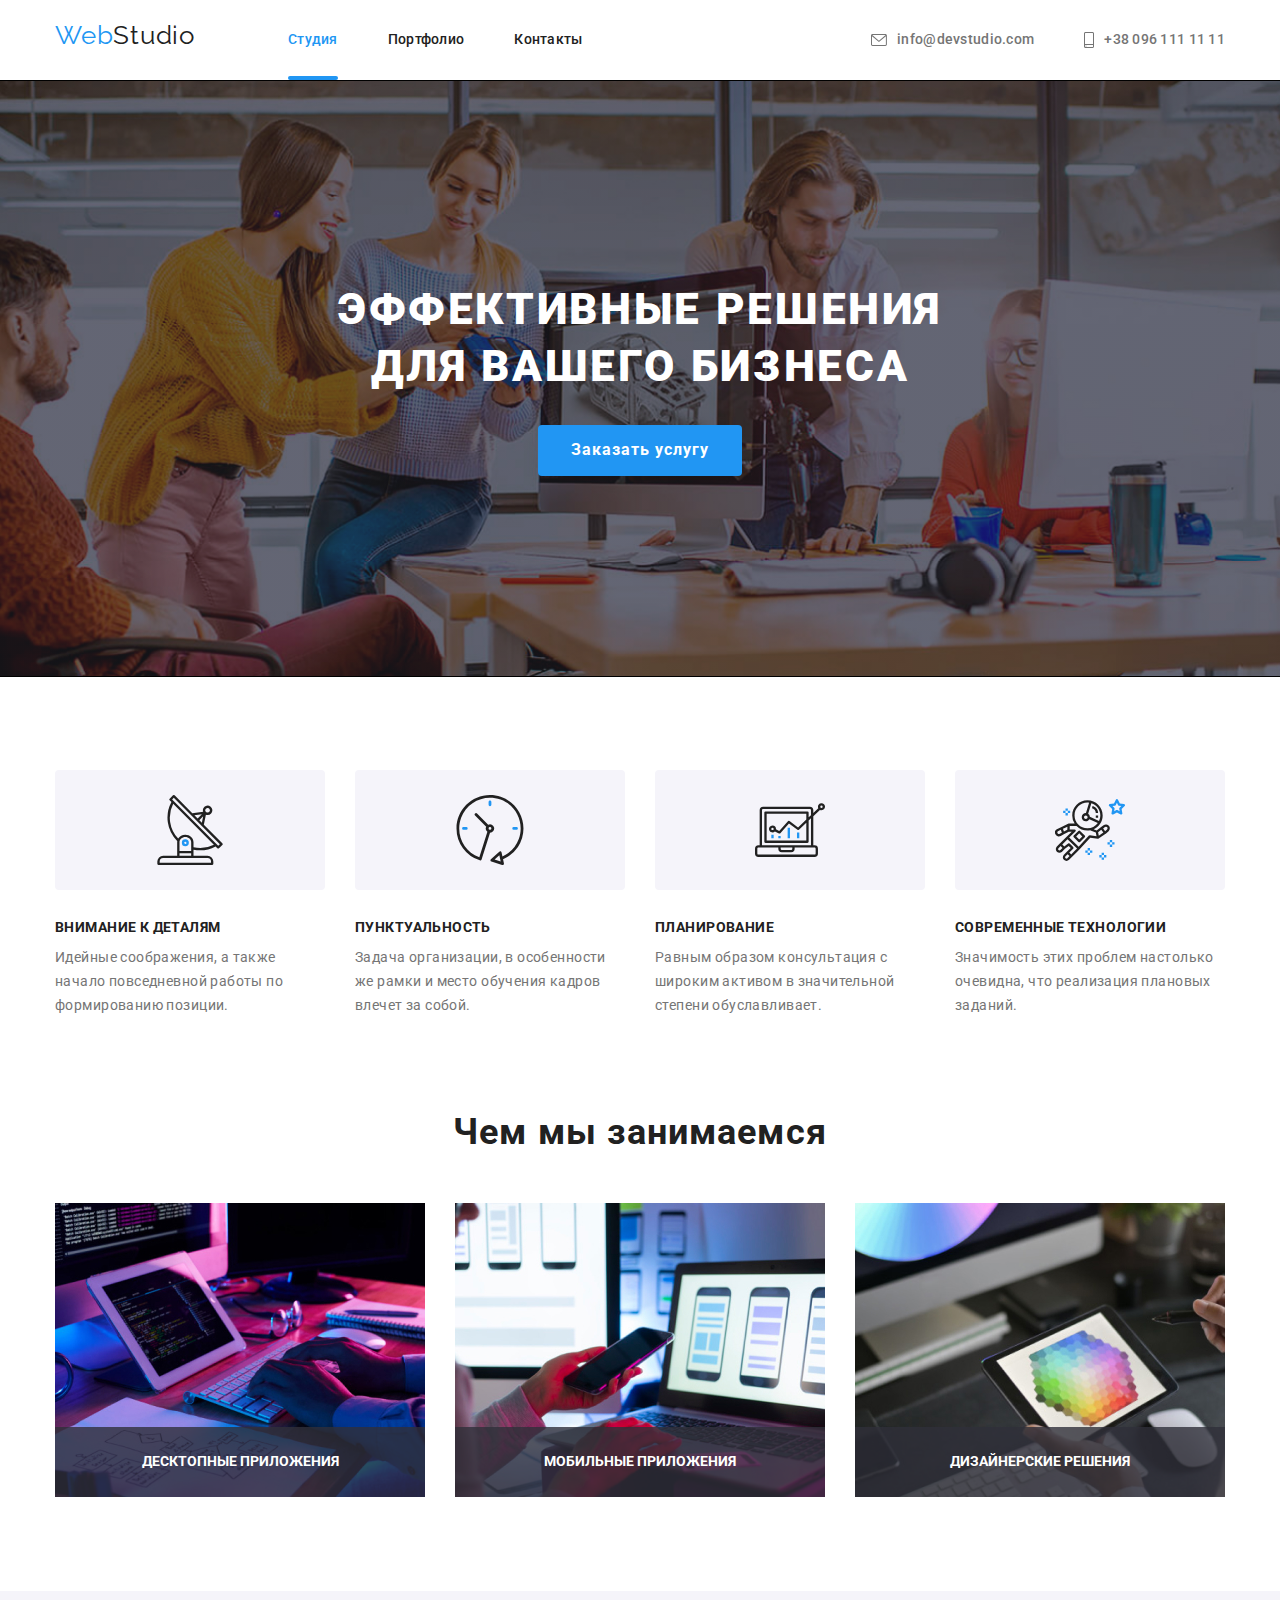
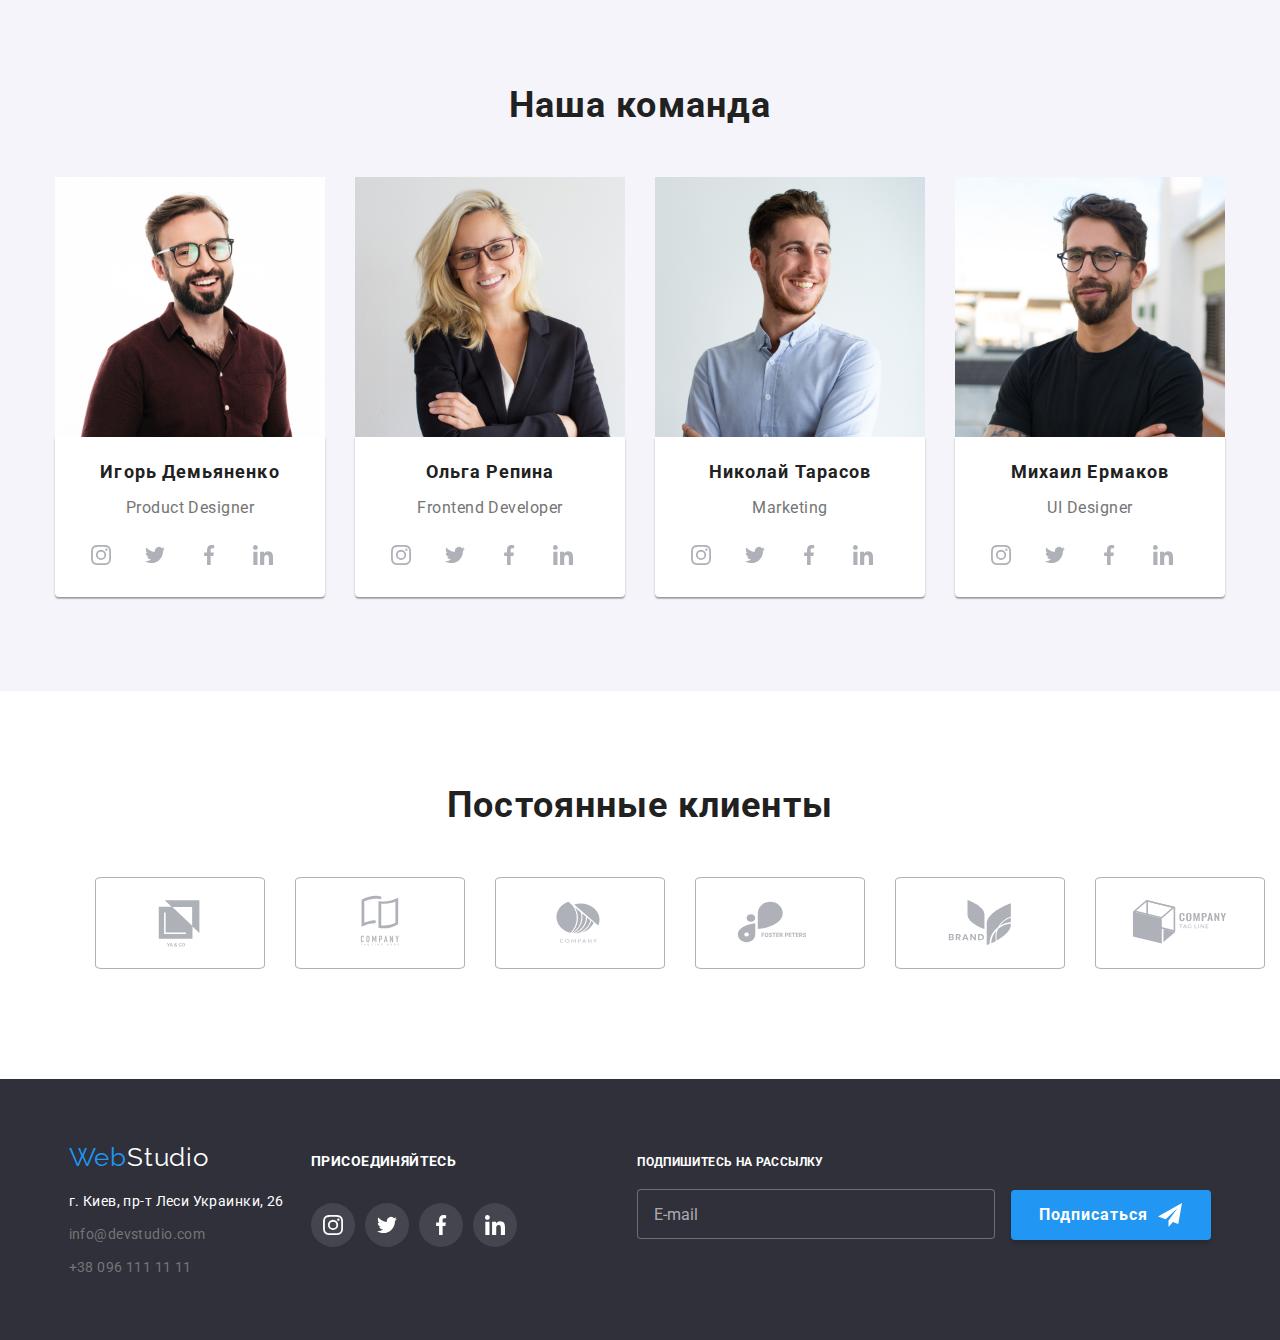
==== commit 5a444cb8: "add mixins, placeholders" ====
--- a/index.html
+++ b/index.html
@@ -11,7 +11,7 @@
   <link rel="stylesheet"
     href="https://cdnjs.cloudflare.com/ajax/libs/modern-normalize/1.1.0/modern-normalize.min.css" />
   <link rel="stylesheet" href="./css/main.min.css" />
-  <!-- <link rel="stylesheet" href="./css/styles.css" /> -->
+
 </head>
 
 <body class="page">
@@ -353,16 +353,16 @@
   <!-- Футер -->
 
   <footer class="footer">
-    <div class="container footer-flex-container">
-      <div class="link-logo-footer">
-        <div class="logotype">
-          <a href="./index.html" class="logotype__ft">
-            Web<span class="logotype__footer">Studio</span>
+    <div class=" footer__flex-container container">
+      <div class=".footer__link-logo">
+        <div class="footer__logotype">
+          <a href="./index.html" class="footer__logotype-web">
+            Web<span class="footer__logotype-studio">Studio</span>
           </a>
         </div>
 
         <address class="adress">
-          <p class="adress-geo list">г. Киев, пр-т Леси Украинки, 26</p>
+          <p class="adress__geo list">г. Киев, пр-т Леси Украинки, 26</p>
           <ul class="contact-ft list">
             <li class="contact-ft__item">
               <a href="mailto:info@devstudio.com" class="contact-ft__contact">info@devstudio.com</a>
--- a/css/main.min.css
+++ b/css/main.min.css
@@ -1,2 +1,2 @@
-.backdrop{position:fixed;top:0;left:0;width:100%;height:100%;background:rgba(0,0,0,0.2);transition:opacity 250ms cubic-bezier(0.4, 0, 0.2, 1),visibility 250ms cubic-bezier(0.4, 0, 0.2, 1)}.backdrop.is-hidden{opacity:0;visibility:hidden;pointer-events:none}.backdrop.is-hidden .modal{transform:translate(-50%, -50%) scale(1.5)}.modal{position:absolute;top:50%;left:50%;width:528px;height:581px;padding-top:44.5px;padding-left:36px;padding-right:44px;padding-bottom:35px;transform:translate(-50%, -50%) scale(1);transition:transform 250ms cubic-bezier(0.4, 0, 0.2, 1);background-color:#fff;box-shadow:0px 1px 3px rgba(0,0,0,0.12),0px 1px 1px rgba(0,0,0,0.14),0px 2px 1px rgba(0,0,0,0.2);border-radius:4px}.btn-modal{position:absolute;top:8px;right:8px;display:flex;justify-content:center;align-items:center;padding:0;width:30px;height:30px;border-radius:50%;background:#fff;border:1px solid rgba(0,0,0,0.1);cursor:pointer}.btn-modal:hover .modal-close-icon{fill:#2196f3}.flex-cont__box-computer-img{position:relative}.flex-cont__text-on-img{position:absolute;bottom:0;left:0;display:flex;justify-content:center;align-items:center;width:100%;height:70px;font-weight:700;font-size:14px;line-height:1.14;text-transform:uppercase;color:#fff;background:rgba(47,48,58,0.8)}.modal-form{display:flex;flex-direction:column}.title-modal-form{display:block;text-align:center;margin-bottom:12px;font-weight:700;font-size:20px;line-height:1.15;letter-spacing:0.03em;color:#212121;font-family:"Roboto";font-style:normal;font-weight:700;font-size:20px;line-height:23px;text-align:center;letter-spacing:0.03em;color:#212121}.modal-form-label{position:relative;display:block;margin-bottom:4px;font-size:12px;line-height:1.16;letter-spacing:0.01em;color:#757575}.icon-wrapper{position:relative;display:flex;align-items:center;justify-content:center;margin-bottom:10px}.modal-icon{position:absolute;top:50%;transform:translateY(-50%);left:12px}.modal-form-input{display:block;width:100%;height:40px;padding:12px 11px;outline:none;border:1px solid rgba(33,33,33,0.2);border-radius:4px}.modal-form-input:focus{outline:0;border-color:#2196f3}.modal-form-input:focus+.modal-icon{fill:#188ce8}.input-form{padding-left:42px}.textarea-form{height:120px;resize:none;margin-bottom:20px}.textarea-form::placeholder{font-size:12px;line-height:1.16;letter-spacing:0.01em;color:rgba(117,117,117,0.5)}.checkbox-modal-wrapper{margin-bottom:30px}.modal-form-checkbox-label{display:flex;align-items:center;font-size:14px;line-height:1.71;letter-spacing:0.03em;color:#757575}.modal-form-checkbox-label::before{content:"";display:inline-block;width:16px;height:15px;margin-right:8.5px;border:1px solid #000;background-image:url(../images/check.svg);background-repeat:no-repeat;background-position:50% 50%;cursor:pointer;border-radius:2px;transition:background-color 250ms cubic-bezier(0.4, 0, 0.2, 1)}.modal-form-checkbox:checked+.modal-form-checkbox-label::before{background-color:#188ce8;border:0px;border-radius:2px}.modal-form-checkbox:focus+.modal-form-checkbox-label::before{box-shadow:0px 4px 4px rgba(0,0,0,0.25)}.modal-link-policy{font-size:14px;line-height:1.71;letter-spacing:0.03em;text-decoration-line:underline;color:#2196f3;transition:color 250ms cubic-bezier(0.4, 0, 0.2, 1)}.modal-link-policy:hover,.modal-link-policy:focus{color:#1675c2}.modal-form-button{display:block;margin:0 auto;width:200px;height:50px;font-weight:700;font-size:16px;line-height:1.87;letter-spacing:0.06em;background-color:#2196f3;border:0;border-radius:4px;color:#fff;cursor:pointer;box-shadow:0px 4px 4px rgba(0,0,0,0.15);transition:background-color 250ms cubic-bezier(0.4, 0, 0.2, 1)}.modal-form-button:focus,.modal-form-button:hover{background-color:#188ce8;box-shadow:0px 4px 4px rgba(0,0,0,0.15)}ul{list-style:none}.list{padding:0px;margin:0px;list-style:none}a{text-decoration:none}.visually-hidden{position:absolute;width:1px;height:1px;margin:-1px;border:0;padding:0;white-space:nowrap;clip-path:inset(100%);clip:rect(0 0 0 0);overflow:hidden}.page{color:#212121;background-color:#fff;font-family:Roboto, sans-serif}.container{margin:0 auto;width:1200px;padding:0 15px}.section{padding-top:94px;padding-bottom:94px}.page-header{border-bottom:1px solid #eeeeee}.main-nav{display:flex;align-items:center}.main-nav .nav-top{display:flex;align-items:center}.site-nav{display:flex;margin-left:93px;align-items:center}.site-nav__item+.site-nav__item{margin-left:50px}.site-nav__linkactive{position:relative;display:block;color:#2196f3;font-weight:500;font-size:14px;line-height:1.14;letter-spacing:0.02em;padding-top:32px;padding-bottom:32px}.site-nav__linkactive::after{position:absolute;left:0;bottom:0;content:"";display:block;width:100%;height:4px;background-color:#2196f3;border-radius:2px}header a{padding:24px 0px}.site-nav__link{display:block;color:#212121;font-weight:500;font-size:14px;line-height:1.14;letter-spacing:0.02em;padding-top:32px;padding-bottom:32px;transition:color 250ms cubic-bezier(0.4, 0, 0.2, 1)}.site-nav__link:hover,.site-nav__link:focus{color:#2196f3}.contact-ft__contact{color:#757575;background-color:#2f303a;font-style:normal;font-weight:400;font-size:14px;line-height:1.71;letter-spacing:0.03em;transition:color 250ms cubic-bezier(0.4, 0, 0.2, 1)}.contact-ft__contact:hover,.contact-ft__contact:focus{color:#fff}.contact-ft__item+.contact-ft__item{margin-top:9px}.connect__mail,.connect__tel{position:relative;padding:32px 0;color:#757575;background-color:#fff;font-family:Roboto, sans-serif;font-weight:500;font-size:14px;line-height:1.14;letter-spacing:0.02em;display:flex;justify-content:center;align-items:center;transition:color 250ms cubic-bezier(0.4, 0, 0.2, 1)}.connect>li{display:inline-flex;justify-content:center;align-items:center}.connect{display:flex;margin-left:auto}.connect__item+.connect__item{margin-left:50px}.icon{fill:currentColor}.connect__item .icon{padding-right:10px;justify-content:center;align-items:center;box-sizing:content-box}.connect__tel:hover,.connect__tel:focus{color:#2196f3;background-color:#fff}.connect__mail:hover,.connect__mail:focus{color:#2196f3;background-color:#fff}.hero{text-align:center;background-color:#2f303a;max-width:1600px;padding-top:200px;padding-bottom:200px;margin-right:auto;margin-left:auto;outline:1px solid black;background-image:linear-gradient(to right, rgba(47,48,58,0.4), rgba(47,48,58,0.4)),url(../images/background.jpg);background-repeat:no-repeat;background-position:center;background-size:cover}.hero-title{color:#fff;font-weight:900;font-size:44px;line-height:1.3;text-align:center;letter-spacing:0.06em;text-transform:uppercase;width:696px;margin-top:0px;margin-bottom:30px}.header__logo{color:#2196f3;background-color:#fff;font-family:Raleway, sans-serif;font-size:26px;line-height:0.83;letter-spacing:0.03em;padding-bottom:32px}.headerSec__logo{color:#212121;padding-top:32px;padding-bottom:32px}.feature{padding-bottom:0}.feature-list{display:flex}.feature-list__item{width:270px}.flex-cont__item+.flex-cont__item{margin-left:30px}.feature-list__header{margin-bottom:10px;margin-top:0px;font-weight:700;font-size:14px;line-height:1.14;letter-spacing:0.03em;text-transform:uppercase}.feature-list__text{color:#757575;margin-bottom:0;margin-top:0;font-style:normal;font-weight:400;font-size:14px;line-height:1.7;letter-spacing:0.03em}img{display:block}.flex-team__position{color:#757575;letter-spacing:0.03em;font-weight:400;font-size:16px;line-height:1.2;margin-top:0;margin-bottom:16px}.section-team{margin-top:0;margin-bottom:50px;color:#212121;font-style:normal;font-weight:700;font-size:36px;line-height:1.16;text-align:center;letter-spacing:0.03em}.feature-list__icon{display:flex;border:none;margin-bottom:30px;justify-content:center;align-items:center;height:120px;margin-bottom:30px;border-radius:4px;background-color:#f5f4fa}.feature-list__item+.feature-list__item{margin-left:30px}.aboutus{background-color:#f5f4fa}.flex-team__team{color:#212121;font-style:normal;font-weight:700;font-size:18px;line-height:1.7;letter-spacing:0.06em;margin-top:0;margin-bottom:10px}.card__description{color:#212121;font-style:normal;font-weight:700;font-size:18px;line-height:1.7;letter-spacing:0.06em;margin-bottom:4px;margin-top:0}.card__project{color:#757575;letter-spacing:0.03em;font-weight:400;font-size:16px;line-height:1.6;margin-top:0;margin-bottom:0}.flex-team__social-link{cursor:pointer;display:flex;align-items:center;justify-content:center;padding:0;border:none;width:44px;height:44px;border-radius:50%;color:#afb1b8;background-color:#fff;transition:background 250ms cubic-bezier(0.4, 0, 0.2, 1)}.flex-team__social-link:hover,.flex-team__social-link:focus{align-items:center;justify-content:center;color:#fff;background-color:#2196f3}.link-logo-footer{padding-right:70px}.flex-team__social-icon{fill:currentColor;transition:color 250ms cubic-bezier(0.4, 0, 0.2, 1)}.flex-team__social-link+.flex-team__social-link{margin-left:10px}.flex-team__element-icon{display:flex}.clients__contact-link{display:flex;cursor:pointer;align-items:center;justify-content:center;fill:currentColor;border-radius:4%;width:170px;height:92px;padding:0;color:#afb1b8;background-color:#fff;border:1px solid #afb1b8;transition:color 250ms cubic-bezier(0.4, 0, 0.2, 1)}.clients__contact-link:hover,.clients__contact-link:focus{color:#2196f3;background-color:#fff;border:1px solid #2196f3}.clients__item+.clients__item{margin-left:30px}.element-icon{display:flex;align-items:center;justify-content:center}.element-icon__social-icon{fill:currentColor}.element-icon__social-botom{display:inline-flex;cursor:pointer;align-items:center;justify-content:center;padding:0;border:none;width:44px;height:44px;border-radius:50%;color:#fff;background-color:rgba(255,255,255,0.1);transition:background-color 250ms cubic-bezier(0.4, 0, 0.2, 1)}.element-icon__social-botom:hover,.element-icon__social-botom:focus{color:#fff;background-color:#2196f3}.element-icon__social-botom+.element-icon__social-botom{margin-left:10px}.join-list__text{font-weight:700;font-size:14px;line-height:16px;letter-spacing:0.03em;text-transform:uppercase;color:#fff;padding-bottom:20px}.join-list{padding-right:93px;display:inline-block}.logotype__ft{color:#2196f3;font-family:Raleway, sans-serif;font-size:26px;line-height:0.83;letter-spacing:0.03em}.logotype__footer{color:#fff;font-family:Raleway, sans-serif;font-size:26px;line-height:0.83;letter-spacing:0.03em}.logotype{display:inline-block;margin-bottom:20px}.portfolio-filter__button-menu{cursor:pointer;color:#212121;background-color:#f5f4fa;border:1px solid transparent;font-family:inherit;font-style:normal;font-weight:500;font-size:16px;line-height:1.6;text-align:center;letter-spacing:0.03em;border-radius:4px;padding:6px 22px;margin-left:8px;transition:color 250ms cubic-bezier(0.4, 0, 0.2, 1),background-color 250ms cubic-bezier(0.4, 0, 0.2, 1),box-shadow 250ms cubic-bezier(0.4, 0, 0.2, 1)}.portfolio-filter__button-menu:hover,.portfolio-filter__button-menu:focus{color:#fff;background-color:#2196f3;border-color:transparent;box-shadow:0px 2px 2px 0px rgba(0,0,0,0.12);box-shadow:0px 1px 2px 0px rgba(0,0,0,0.08);box-shadow:0px 3px 1px 0px rgba(0,0,0,0.1)}.portfolio-filter{display:flex;justify-content:center;margin-top:0;margin-bottom:50px}.hero .button-top{color:#fff;background-color:#2196f3;cursor:pointer;border-radius:4px;padding:10px 32px;border-right:0px;border-left:0px;font-family:inherit;font-weight:700;font-size:16px;line-height:1.8;letter-spacing:0.06em;border:1px solid transparent;transition:background-color 250ms cubic-bezier(0.4, 0, 0.2, 1)}.hero .button-top:hover,.hero .button-top:focus{background-color:#188ce8}footer{background-color:#2f303a;padding-top:60px;padding-bottom:60px}.adress-geo{color:#fff;font-style:normal;font-weight:400;font-size:14px;line-height:1.71;letter-spacing:0.03em;margin-bottom:9px}.footer-flex-container{display:flex;justify-content:space-around;align-items:baseline}.contact-form-mail-label{display:block;margin-bottom:20px;color:#fff;font-weight:700;font-size:12px;line-height:1.14;letter-spacing:0.03em;text-transform:uppercase}.contact-form-mail{margin-right:12px;padding:15px 16px;width:358px;height:50px;color:#fff;border:1px solid rgba(255,255,255,0.3);border-radius:4px;background-color:#2f303a;outline:none}.contact-form-mail::placeholder{color:rgba(255,255,255,0.6)}.contact-form-mail:focus{outline:2px solid #2196f3}.contact-form-submit-button{display:inline-flex;align-items:center;padding:10px 28px;width:200px;height:50px;font-weight:700;font-size:16px;line-height:1.87;letter-spacing:0.06em;border:#2196f3;border-radius:4px;background-color:#2196f3;box-shadow:0px 4px 4px rgba(0,0,0,0.15);color:#fff;cursor:pointer;transition:background-color 250ms cubic-bezier(0.4, 0, 0.2, 1)}.contact-form-submit-button:focus,.contact-form-submit-button:hover{background-color:rgba(33,150,243,0.9)}.btn-footer-icon{margin-left:10px}.works p{font-weight:400;font-size:16px;line-height:1.8;letter-spacing:0.03em}.portfolio-list{display:flex;flex-wrap:wrap;align-items:center;padding:0;margin:0}.cards-list{display:flex;flex-wrap:wrap;flex-basis:calc((100% - 90px) / 3);margin-left:-30px;margin-top:-30px}.card__element-border{border-left:1px solid #eeeeee;border-right:1px solid #eeeeee;border-bottom:1px solid #eeeeee;padding:20px 24px}.flex-team__element{align-items:center;justify-content:center;padding:20px 24px 20px 24px;border-radius:0px 0px 4px 4px;box-shadow:0px 1px 3px rgba(0,0,0,0.12),0px 1px 1px rgba(0,0,0,0.14),0px 2px 1px rgba(0,0,0,0.2)}.flex-team__position{display:flex;align-items:center;justify-content:center}.flex-element{width:370px;margin-left:30px;margin-top:30px}.card{display:block}.card:hover{box-shadow:0px 4px 4px 0px rgba(0,0,0,0.25);transition:box-shadow 250ms cubic-bezier(0.4, 0, 0.2, 1)}.card__text-actions{position:absolute;top:0;left:0;width:100%;height:100%;overflow:auto;padding:63px 24px;margin:0;color:#fff;font-size:18px;line-height:1.55;transform:translateY(100%);transition:transform 250ms cubic-bezier(0.4, 0, 0.2, 1),background 250ms cubic-bezier(0.4, 0, 0.2, 1)}.card__img-wrapper{position:relative;overflow:hidden}.card:hover .card__text-actions,.card:focus .card__text-actions{transform:translateY(0%);background:rgba(33,150,243,0.9)}.flex-cont{display:flex}.flex-team{margin-right:30px;background-color:#fff;text-align:center}
+.icon-wrapper,.modal-form-checkbox-label,.main-nav,.main-nav .nav-top,.flex-team__social-link,.element-icon,.flex-team__position{display:flex;align-items:center}ul{list-style:none}.list{padding:0px;margin:0px;list-style:none}a{text-decoration:none}.visually-hidden{position:absolute;width:1px;height:1px;margin:-1px;border:0;padding:0;white-space:nowrap;clip-path:inset(100%);clip:rect(0 0 0 0);overflow:hidden}.backdrop{position:fixed;top:0;left:0;width:100%;height:100%;background:rgba(0,0,0,0.2);transition:opacity 250ms cubic-bezier(0.4, 0, 0.2, 1),visibility 250ms cubic-bezier(0.4, 0, 0.2, 1)}.backdrop.is-hidden{opacity:0;visibility:hidden;pointer-events:none}.backdrop.is-hidden .modal{transform:translate(-50%, -50%) scale(1.5)}.modal{position:absolute;top:50%;left:50%;width:528px;height:581px;padding-top:44.5px;padding-left:36px;padding-right:44px;padding-bottom:35px;transform:translate(-50%, -50%) scale(1);transition:transform 250ms cubic-bezier(0.4, 0, 0.2, 1);background-color:#fff;box-shadow:0px 1px 3px rgba(0,0,0,0.12),0px 1px 1px rgba(0,0,0,0.14),0px 2px 1px rgba(0,0,0,0.2);border-radius:4px}.btn-modal{position:absolute;top:8px;right:8px;display:flex;justify-content:center;align-items:center;padding:0;width:30px;height:30px;border-radius:50%;background:#fff;border:1px solid rgba(0,0,0,0.1);cursor:pointer}.btn-modal:hover .modal-close-icon{fill:#2196f3}.flex-cont__box-computer-img{position:relative}.flex-cont__text-on-img{position:absolute;bottom:0;left:0;display:flex;justify-content:center;align-items:center;width:100%;height:70px;font-weight:700;font-size:14px;line-height:1.14;text-transform:uppercase;color:#fff;background:rgba(47,48,58,0.8)}.modal-form{display:flex;flex-direction:column}.title-modal-form{display:block;text-align:center;margin-bottom:12px;font-weight:700;font-size:20px;line-height:1.15;letter-spacing:0.03em;color:#212121;font-family:"Roboto";font-style:normal;font-weight:700;font-size:20px;line-height:23px;text-align:center;letter-spacing:0.03em;color:#212121}.modal-form-label{position:relative;display:block;margin-bottom:4px;font-size:12px;line-height:1.16;letter-spacing:0.01em;color:#757575}.icon-wrapper{position:relative;justify-content:center;margin-bottom:10px}.modal-icon{position:absolute;top:50%;transform:translateY(-50%);left:12px}.modal-form-input{display:block;width:100%;height:40px;padding:12px 11px;outline:none;border:1px solid rgba(33,33,33,0.2);border-radius:4px}.modal-form-input:focus{outline:0;border-color:#2196f3}.modal-form-input:focus+.modal-icon{fill:#188ce8}.input-form{padding-left:42px}.textarea-form{height:120px;resize:none;margin-bottom:20px}.textarea-form::placeholder{font-size:12px;line-height:1.16;letter-spacing:0.01em;color:rgba(117,117,117,0.5)}.checkbox-modal-wrapper{margin-bottom:30px}.modal-form-checkbox-label{font-size:14px;line-height:1.71;letter-spacing:0.03em;color:#757575}.modal-form-checkbox-label::before{content:"";display:inline-block;width:16px;height:15px;margin-right:8.5px;border:1px solid #000;background-image:url(../images/check.svg);background-repeat:no-repeat;background-position:50% 50%;cursor:pointer;border-radius:2px;transition:background-color 250ms cubic-bezier(0.4, 0, 0.2, 1)}.modal-form-checkbox:checked+.modal-form-checkbox-label::before{background-color:#188ce8;border:0px;border-radius:2px}.modal-form-checkbox:focus+.modal-form-checkbox-label::before{box-shadow:0px 4px 4px rgba(0,0,0,0.25)}.modal-link-policy{font-size:14px;line-height:1.71;letter-spacing:0.03em;text-decoration-line:underline;color:#2196f3;transition:color 250ms cubic-bezier(0.4, 0, 0.2, 1)}.modal-link-policy:hover,.modal-link-policy:focus{color:#1675c2}.modal-form-button{display:block;margin:0 auto;width:200px;height:50px;font-weight:700;font-size:16px;line-height:1.87;letter-spacing:0.06em;background-color:#2196f3;border:0;border-radius:4px;color:#fff;cursor:pointer;box-shadow:0px 4px 4px rgba(0,0,0,0.15);transition:background-color 250ms cubic-bezier(0.4, 0, 0.2, 1)}.modal-form-button:focus,.modal-form-button:hover{background-color:#188ce8;box-shadow:0px 4px 4px rgba(0,0,0,0.15)}.page{color:#212121;background-color:#fff;font-family:Roboto, sans-serif}.container{margin:0 auto;width:1200px;padding:0 15px}.section{padding-top:94px;padding-bottom:94px}.page-header{border-bottom:1px solid #eeeeee}.site-nav{display:flex;margin-left:93px;align-items:center}.site-nav__item+.site-nav__item{margin-left:50px}.site-nav__linkactive{font-size:14px;font-weight:500;line-height:1.14;letter-spacing:.02em;position:relative;display:block;color:#2196f3;padding-top:32px;padding-bottom:32px}.site-nav__linkactive::after{position:absolute;left:0;bottom:0;content:"";display:block;width:100%;height:4px;background-color:#2196f3;border-radius:2px}header a{padding:24px 0px}.site-nav__link{display:block;color:#212121;font-size:14px;font-weight:500;line-height:1.14;letter-spacing:.02em;padding-top:32px;padding-bottom:32px;transition:color 250ms cubic-bezier(0.4, 0, 0.2, 1)}.site-nav__link:hover,.site-nav__link:focus{color:#2196f3}.contact-ft__contact{color:#757575;background-color:#2f303a;font-style:normal;font-weight:400;font-size:14px;line-height:1.71;letter-spacing:0.03em;transition:color 250ms cubic-bezier(0.4, 0, 0.2, 1)}.contact-ft__contact:hover,.contact-ft__contact:focus{color:#fff}.contact-ft__item+.contact-ft__item{margin-top:9px}.connect__mail,.connect__tel{position:relative;padding:32px 0;color:#757575;background-color:#fff;font-family:Roboto, sans-serif;font-weight:500;font-size:14px;line-height:1.14;letter-spacing:0.02em;display:flex;justify-content:center;align-items:center;transition:color 250ms cubic-bezier(0.4, 0, 0.2, 1)}.connect>li{display:inline-flex;justify-content:center;align-items:center}.connect{display:flex;margin-left:auto}.connect__item+.connect__item{margin-left:50px}.icon{fill:currentColor}.connect__item .icon{padding-right:10px;justify-content:center;align-items:center;box-sizing:content-box}.connect__tel:hover,.connect__tel:focus{color:#2196f3;background-color:#fff}.connect__mail:hover,.connect__mail:focus{color:#2196f3;background-color:#fff}.hero{text-align:center;background-color:#2f303a;max-width:1600px;padding-top:200px;padding-bottom:200px;margin-right:auto;margin-left:auto;outline:1px solid black;background-image:linear-gradient(to right, rgba(47,48,58,0.4), rgba(47,48,58,0.4)),url(../images/background.jpg);background-repeat:no-repeat;background-position:center;background-size:cover}.hero-title{color:#fff;font-weight:900;font-size:44px;line-height:1.3;text-align:center;letter-spacing:0.06em;text-transform:uppercase;width:696px;margin-top:0px;margin-bottom:30px}.header__logo{color:#2196f3;background-color:#fff;font-family:Raleway, sans-serif;font-size:26px;line-height:0.83;letter-spacing:0.03em;padding-bottom:32px}.headerSec__logo{color:#212121;padding-top:32px;padding-bottom:32px}.feature{padding-bottom:0}.feature-list{display:flex}.feature-list__item{width:270px}.flex-cont__item+.flex-cont__item{margin-left:30px}.feature-list__header{margin-bottom:10px;margin-top:0px;font-weight:700;font-size:14px;line-height:1.14;letter-spacing:0.03em;text-transform:uppercase}.feature-list__text{font-size:14px;font-weight:400;line-height:1.7;letter-spacing:.03em;color:#757575;margin-bottom:0;margin-top:0}img{display:block}.flex-team__position{font-size:16px;font-weight:400;line-height:1.2;letter-spacing:.03em;color:#757575;margin-top:0;margin-bottom:16px}.section-team{margin-top:0;margin-bottom:50px;color:#212121;font-style:normal;font-weight:700;font-size:36px;line-height:1.16;text-align:center;letter-spacing:0.03em}.feature-list__icon{display:flex;border:none;margin-bottom:30px;justify-content:center;align-items:center;height:120px;margin-bottom:30px;border-radius:4px;background-color:#f5f4fa}.feature-list__item+.feature-list__item{margin-left:30px}.aboutus{background-color:#f5f4fa}.flex-team__team{color:#212121;font-style:normal;font-weight:700;font-size:18px;line-height:1.7;letter-spacing:0.06em;margin-top:0;margin-bottom:10px}.card__description{color:#212121;font-style:normal;font-weight:700;font-size:18px;line-height:1.7;letter-spacing:0.06em;margin-bottom:4px;margin-top:0}.card__project{color:#757575;letter-spacing:0.03em;font-weight:400;font-size:16px;line-height:1.6;margin-top:0;margin-bottom:0}.flex-team__social-link{cursor:pointer;justify-content:center;padding:0;border:none;width:44px;height:44px;border-radius:50%;color:#afb1b8;background-color:#fff;transition:background 250ms cubic-bezier(0.4, 0, 0.2, 1)}.flex-team__social-link:hover,.flex-team__social-link:focus{align-items:center;justify-content:center;color:#fff;background-color:#2196f3}.footer__link-logo{padding-right:70px}.flex-team__social-icon{fill:currentColor;transition:color 250ms cubic-bezier(0.4, 0, 0.2, 1)}.flex-team__social-link+.flex-team__social-link{margin-left:10px}.flex-team__element-icon{display:flex}.clients__contact-link{display:flex;cursor:pointer;align-items:center;justify-content:center;fill:currentColor;border-radius:4%;width:170px;height:92px;padding:0;color:#afb1b8;background-color:#fff;border:1px solid #afb1b8;transition:color 250ms cubic-bezier(0.4, 0, 0.2, 1)}.clients__contact-link:hover,.clients__contact-link:focus{color:#2196f3;background-color:#fff;border:1px solid #2196f3}.clients__item+.clients__item{margin-left:30px}.element-icon{justify-content:center}.element-icon__social-icon{fill:currentColor}.element-icon__social-botom{display:inline-flex;cursor:pointer;align-items:center;justify-content:center;padding:0;border:none;width:44px;height:44px;border-radius:50%;color:#fff;background-color:rgba(255,255,255,0.1);transition:background-color 250ms cubic-bezier(0.4, 0, 0.2, 1)}.element-icon__social-botom:hover,.element-icon__social-botom:focus{color:#fff;background-color:#2196f3}.element-icon__social-botom+.element-icon__social-botom{margin-left:10px}.join-list__text{font-weight:700;font-size:14px;line-height:16px;letter-spacing:0.03em;text-transform:uppercase;color:#fff;padding-bottom:20px}.join-list{padding-right:93px;display:inline-block}.footer__logotype-web{color:#2196f3;font-family:Raleway, sans-serif;font-size:26px;line-height:0.83;letter-spacing:0.03em}.footer__logotype-studio{color:#fff;font-size:26px;line-height:0.83;letter-spacing:0.03em}.footer__logotype{display:inline-block;margin-bottom:20px}.portfolio-filter__button-menu{cursor:pointer;color:#212121;background-color:#f5f4fa;border:1px solid transparent;font-family:inherit;font-style:normal;font-weight:500;font-size:16px;line-height:1.6;text-align:center;letter-spacing:0.03em;border-radius:4px;padding:6px 22px;margin-left:8px;transition:color 250ms cubic-bezier(0.4, 0, 0.2, 1),background-color 250ms cubic-bezier(0.4, 0, 0.2, 1),box-shadow 250ms cubic-bezier(0.4, 0, 0.2, 1)}.portfolio-filter__button-menu:hover,.portfolio-filter__button-menu:focus{color:#fff;background-color:#2196f3;border-color:transparent;box-shadow:0px 2px 2px 0px rgba(0,0,0,0.12);box-shadow:0px 1px 2px 0px rgba(0,0,0,0.08);box-shadow:0px 3px 1px 0px rgba(0,0,0,0.1)}.portfolio-filter{display:flex;justify-content:center;margin-top:0;margin-bottom:50px}.hero .button-top{color:#fff;background-color:#2196f3;cursor:pointer;border-radius:4px;padding:10px 32px;border-right:0px;border-left:0px;font-family:inherit;font-weight:700;font-size:16px;line-height:1.8;letter-spacing:0.06em;border:1px solid transparent;transition:background-color 250ms cubic-bezier(0.4, 0, 0.2, 1)}.hero .button-top:hover,.hero .button-top:focus{background-color:#188ce8}footer{background-color:#2f303a;padding-top:60px;padding-bottom:60px}.adress__geo{color:#fff;font-style:normal;font-weight:400;font-size:14px;line-height:1.71;letter-spacing:0.03em;margin-bottom:9px}.footer__flex-container{display:flex;justify-content:space-around;align-items:baseline}.contact-form-mail-label{display:block;margin-bottom:20px;color:#fff;font-weight:700;font-size:12px;line-height:1.14;letter-spacing:0.03em;text-transform:uppercase}.contact-form-mail{margin-right:12px;padding:15px 16px;width:358px;height:50px;color:#fff;border:1px solid rgba(255,255,255,0.3);border-radius:4px;background-color:#2f303a;outline:none}.contact-form-mail::placeholder{color:rgba(255,255,255,0.6)}.contact-form-mail:focus{outline:2px solid #2196f3}.contact-form-submit-button{display:inline-flex;align-items:center;padding:10px 28px;width:200px;height:50px;font-weight:700;font-size:16px;line-height:1.87;letter-spacing:0.06em;border:#2196f3;border-radius:4px;background-color:#2196f3;box-shadow:0px 4px 4px rgba(0,0,0,0.15);color:#fff;cursor:pointer;transition:background-color 250ms cubic-bezier(0.4, 0, 0.2, 1)}.contact-form-submit-button:focus,.contact-form-submit-button:hover{background-color:rgba(33,150,243,0.9)}.btn-footer-icon{margin-left:10px}.works p{font-weight:400;font-size:16px;line-height:1.8;letter-spacing:0.03em}.portfolio-list{display:flex;flex-wrap:wrap;align-items:center;padding:0;margin:0}.cards-list{display:flex;flex-wrap:wrap;flex-basis:calc((100% - 90px) / 3);margin-left:-30px;margin-top:-30px}.card__element-border{border-left:1px solid #eeeeee;border-right:1px solid #eeeeee;border-bottom:1px solid #eeeeee;padding:20px 24px}.flex-team__element{align-items:center;justify-content:center;padding:20px 24px 20px 24px;border-radius:0px 0px 4px 4px;box-shadow:0px 1px 3px rgba(0,0,0,0.12),0px 1px 1px rgba(0,0,0,0.14),0px 2px 1px rgba(0,0,0,0.2)}.flex-team__position{justify-content:center}.flex-element{width:370px;margin-left:30px;margin-top:30px}.card{display:block}.card:hover{box-shadow:0px 4px 4px 0px rgba(0,0,0,0.25);transition:box-shadow 250ms cubic-bezier(0.4, 0, 0.2, 1)}.card__text-actions{position:absolute;top:0;left:0;width:100%;height:100%;overflow:auto;padding:63px 24px;margin:0;color:#fff;font-size:18px;line-height:1.55;transform:translateY(100%);transition:transform 250ms cubic-bezier(0.4, 0, 0.2, 1),background 250ms cubic-bezier(0.4, 0, 0.2, 1)}.card__img-wrapper{position:relative;overflow:hidden}.card:hover .card__text-actions,.card:focus .card__text-actions{transform:translateY(0%);background:rgba(33,150,243,0.9)}.flex-cont{display:flex}.flex-team{margin-right:30px;background-color:#fff;text-align:center}
 /*# sourceMappingURL=main.min.css.map */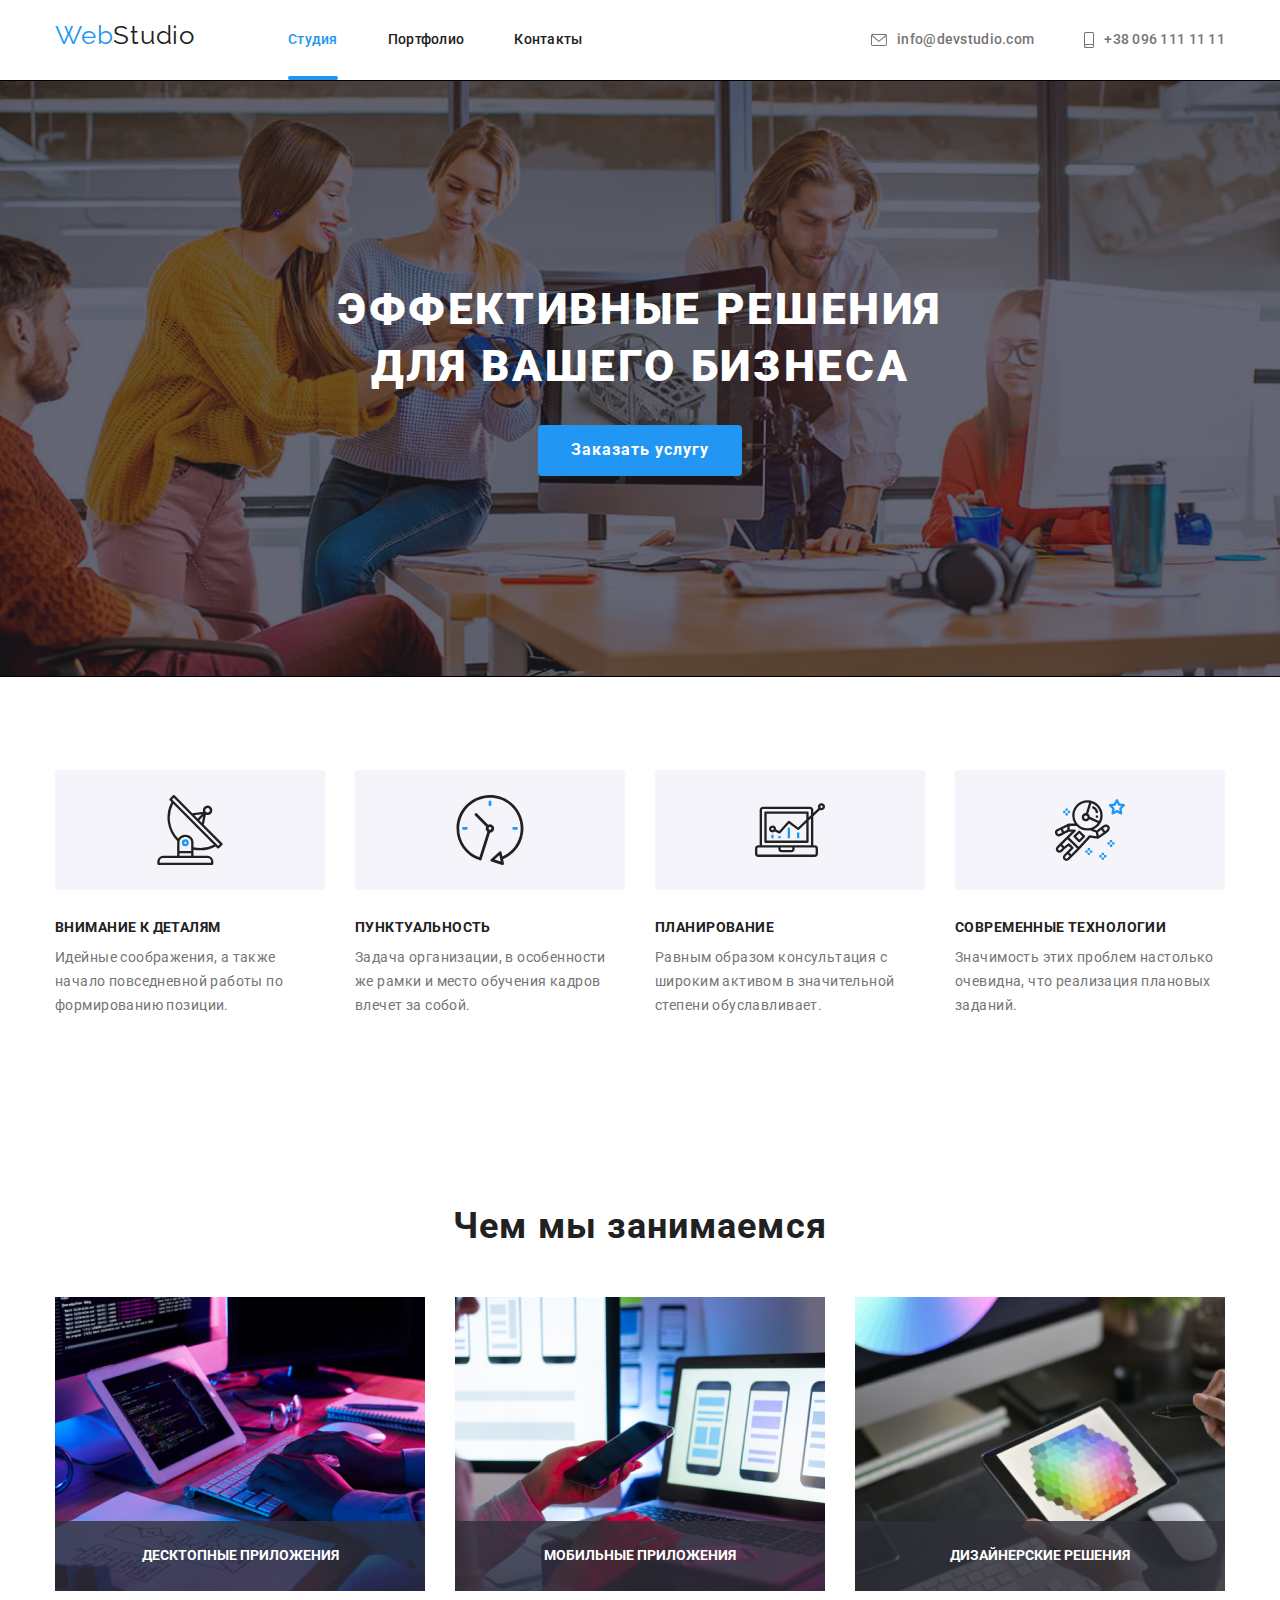
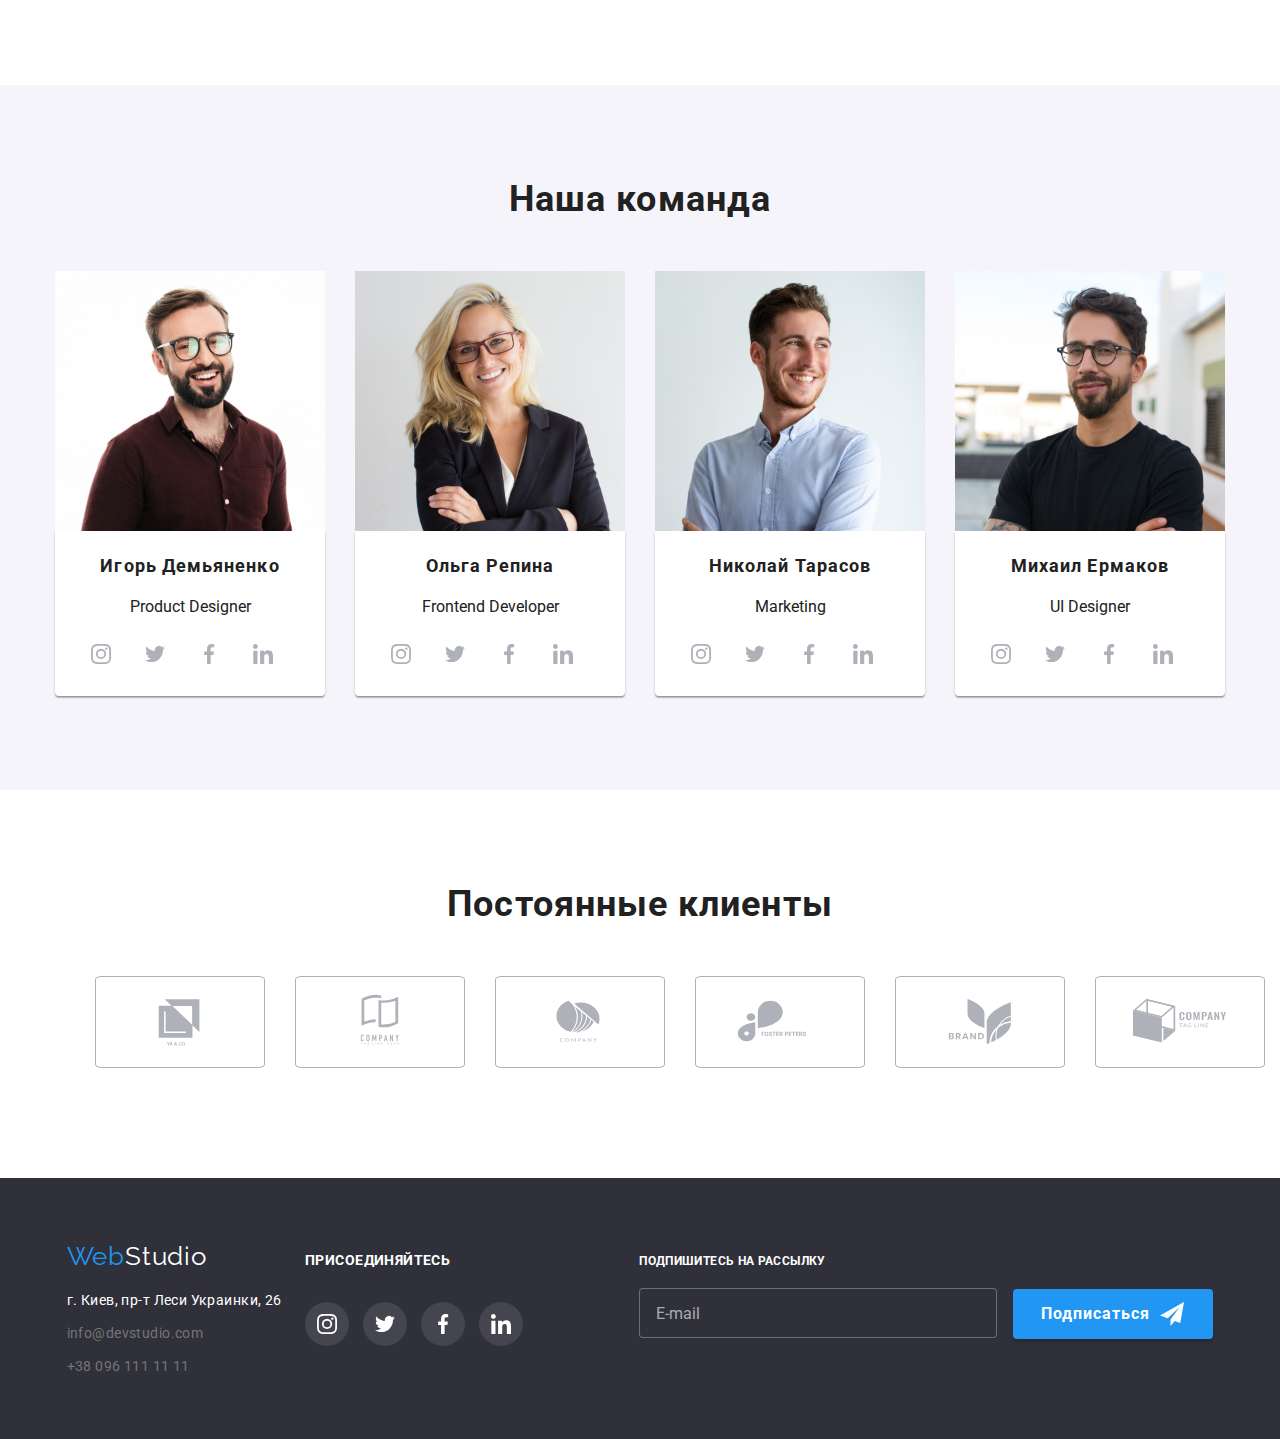
==== commit 84608422: "upd BEM" ====
--- a/index.html
+++ b/index.html
@@ -24,7 +24,7 @@
         </a>
         <ul class="site-nav list">
           <li class="site-nav__item">
-            <a href="./index.html" class="site-nav__linkactive">Студия</a>
+            <a href="./index.html" class="site-nav__link--active">Студия</a>
           </li>
           <li class="site-nav__item">
             <a href="./portfolio.html" class="site-nav__link">Портфолио</a>
@@ -67,59 +67,59 @@
 
     <!-- Преимущества -->
 
-    <section class="section feature">
+    <section class="section">
       <div class="container">
-        <ul class="feature-list list">
-          <li class="feature-list__item">
-            <div class="feature-list__icon list">
+        <ul class="feature list">
+          <li class="feature__item">
+            <div class="feature__icon list">
               <svg class="icon" width="70" height="70">
                 <use href="./icon/sprite.svg#icon-antena"></use>
               </svg>
             </div>
-            <h3 class="feature-list__header list">Внимание к деталям</h3>
-            <p class="feature-list__text">
+            <h3 class="feature__header list">Внимание к деталям</h3>
+            <p class="feature__text">
               Идейные соображения, а также начало повседневной работы по
               формированию позиции.
             </p>
           </li>
 
-          <li class="feature-list__item">
-            <div class="feature-list__icon list">
+          <li class="feature__item">
+            <div class="feature__icon list">
               <svg class="icon" width="70" height="70">
                 <use href="./icon/sprite.svg#icon-clock"></use>
               </svg>
             </div>
-            <h3 class="feature-list__header">Пунктуальность</h3>
-
-            <p class="feature-list__text">
+            <h3 class="feature__header">Пунктуальность</h3>
+
+            <p class="feature__text">
               Задача организации, в особенности же рамки и место обучения
               кадров влечет за собой.
             </p>
           </li>
 
-          <li class="feature-list__item">
-            <div class="feature-list__icon list">
+          <li class="feature__item">
+            <div class="feature__icon list">
               <svg class="icon" width="70" height="70">
                 <use href="./icon/sprite.svg#icon-vector"></use>
               </svg>
             </div>
-            <h3 class="feature-list__header">Планирование</h3>
-
-            <p class="feature-list__text">
+            <h3 class="feature__header">Планирование</h3>
+
+            <p class="feature__text">
               Равным образом консультация с широким активом в значительной
               степени обуславливает.
             </p>
           </li>
 
-          <li class="feature-list__item">
-            <div class="feature-list__icon list">
+          <li class="feature__item">
+            <div class="feature__icon list">
               <svg class="icon" width="70" height="70">
                 <use href="./icon/sprite.svg#icon-astronaut"></use>
               </svg>
             </div>
-            <h3 class="feature-list__header">Современные технологии</h3>
-
-            <p class="feature-list__text">
+            <h3 class="feature__header">Современные технологии</h3>
+
+            <p class="feature__text">
               Значимость этих проблем настолько очевидна, что реализация
               плановых заданий.
             </p>
@@ -166,31 +166,31 @@
         <h2 class="section-team">Наша команда</h2>
 
         <ul class="flex-cont list ">
-          <li class="flex-team ">
+          <li class="team-list ">
             <img src="./team/img.jpg" alt="Игорь Демьяненко" width="270" />
-            <div class="flex-team__element">
-              <h3 class="flex-team__team">Игорь Демьяненко</h3>
-              <p class="flex-team__position">Product Designer</p>
-
-              <div class="flex-team__element-icon ">
-                <a href class="flex-team__social-link">
-                  <svg class="flex-team__social-icon" width="20" height="20">
+            <div class="team-list__element">
+              <h3 class="team-list__name">Игорь Демьяненко</h3>
+              <p class="team-list__position">Product Designer</p>
+
+              <div class="social">
+                <a href class="social__link">
+                  <svg class="social__icon" width="20" height="20">
                     <use href="./icon/sprite.svg#icon-instagram"></use>
                   </svg>
                 </a>
 
-                <a href class="flex-team__social-link">
-                  <svg class="flex-team__social-icon" width="20" height="20">
+                <a href class="social__link">
+                  <svg class="social__icon" width="20" height="20">
                     <use href="./icon/sprite.svg#icon-twitter"></use>
                   </svg>
                 </a>
-                <a href class="flex-team__social-link">
-                  <svg class="flex-team__social-icon" width="20" height="20">
+                <a href class="social__link">
+                  <svg class="social__icon" width="20" height="20">
                     <use href="./icon/sprite.svg#icon-facebook"></use>
                   </svg>
                 </a>
-                <a href class="flex-team__social-link">
-                  <svg class="flex-team__social-icon" width="20" height="20">
+                <a href class="social__link">
+                  <svg class="social__icon" width="20" height="20">
                     <use href="./icon/sprite.svg#icon-linkedin"></use>
                   </svg>
                 </a>
@@ -198,31 +198,31 @@
             </div>
           </li>
 
-          <li class="flex-team">
+          <li class="team-list">
             <img src="./team/img1.jpg" alt="Ольга Репина" width="270" />
-            <div class="flex-team__element">
-              <h3 class="flex-team__team">Ольга Репина</h3>
-              <p class="flex-team__position">Frontend Developer</p>
-
-              <div class="flex-team__element-icon">
-                <a href class="flex-team__social-link">
-                  <svg class="flex-team__social-icon" width="20" height="20">
+            <div class="team-list__element">
+              <h3 class="team-list__name">Ольга Репина</h3>
+              <p class="team-list__position">Frontend Developer</p>
+
+              <div class="social">
+                <a href class="social__link">
+                  <svg class="social__icon" width="20" height="20">
                     <use href="./icon/sprite.svg#icon-instagram"></use>
                   </svg>
                 </a>
 
-                <a href class="flex-team__social-link">
-                  <svg class="flex-team__social-icon" width="20" height="20">
+                <a href class="social__link">
+                  <svg class="social__icon" width="20" height="20">
                     <use href="./icon/sprite.svg#icon-twitter"></use>
                   </svg>
                 </a>
-                <a href class="flex-team__social-link">
-                  <svg class="flex-team__social-icon" width="20" height="20">
+                <a href class="social__link">
+                  <svg class="social__icon" width="20" height="20">
                     <use href="./icon/sprite.svg#icon-facebook"></use>
                   </svg>
                 </a>
-                <a href class="flex-team__social-link">
-                  <svg class="flex-team__social-icon" width="20" height="20">
+                <a href class="social__link">
+                  <svg class="social__icon" width="20" height="20">
                     <use href="./icon/sprite.svg#icon-linkedin"></use>
                   </svg>
                 </a>
@@ -230,30 +230,30 @@
             </div>
           </li>
 
-          <li class="flex-team">
+          <li class="team-list">
             <img src="./team/img2.jpg" alt="Николай Тарасов" width="270" />
-            <div class="flex-team__element">
-              <h3 class="flex-team__team">Николай Тарасов</h3>
-              <p class="flex-team__position">Marketing</p>
-              <div class="flex-team__element-icon">
-                <a href class="flex-team__social-link">
-                  <svg class="flex-team__social-icon" width="20" height="20">
+            <div class="team-list__element">
+              <h3 class="team-list__name">Николай Тарасов</h3>
+              <p class="team-list__position">Marketing</p>
+              <div class="social">
+                <a href class="social__link">
+                  <svg class="social__icon" width="20" height="20">
                     <use href="./icon/sprite.svg#icon-instagram"></use>
                   </svg>
                 </a>
 
-                <a href class="flex-team__social-link">
-                  <svg class="flex-team__social-icon" width="20" height="20">
+                <a href class="social__link">
+                  <svg class="social__icon" width="20" height="20">
                     <use href="./icon/sprite.svg#icon-twitter"></use>
                   </svg>
                 </a>
-                <a href class="flex-team__social-link">
-                  <svg class="flex-team__social-icon" width="20" height="20">
+                <a href class="social__link">
+                  <svg class="social__icon" width="20" height="20">
                     <use href="./icon/sprite.svg#icon-facebook"></use>
                   </svg>
                 </a>
-                <a href class="flex-team__social-link">
-                  <svg class="flex-team__social-icon" width="20" height="20">
+                <a href class="social__link">
+                  <svg class="social__icon" width="20" height="20">
                     <use href="./icon/sprite.svg#icon-linkedin"></use>
                   </svg>
                 </a>
@@ -261,31 +261,31 @@
             </div>
           </li>
 
-          <li class="flex-team">
+          <li class="team-list">
             <img src="./team/img3.jpg" alt="Михаил Ермаков" width="270" />
-            <div class="flex-team__element">
-              <h3 class="flex-team__team">Михаил Ермаков</h3>
-              <p class="flex-team__position">UI Designer</p>
-
-              <div class="flex-team__element-icon">
-                <a href class="flex-team__social-link">
-                  <svg class="flex-team__social-icon" width="20" height="20">
+            <div class="team-list__element">
+              <h3 class="team-list__name">Михаил Ермаков</h3>
+              <p class="team-list__position">UI Designer</p>
+
+              <div class="social">
+                <a href class="social__link">
+                  <svg class="social__icon" width="20" height="20">
                     <use href="./icon/sprite.svg#icon-instagram"></use>
                   </svg>
                 </a>
 
-                <a href class="flex-team__social-link">
-                  <svg class="flex-team__social-icon" width="20" height="20">
+                <a href class="social__link">
+                  <svg class="social__icon" width="20" height="20">
                     <use href="./icon/sprite.svg#icon-twitter"></use>
                   </svg>
                 </a>
-                <a href class="flex-team__social-link">
-                  <svg class="flex-team__social-icon" width="20" height="20">
+                <a href class="social__link">
+                  <svg class="social__icon" width="20" height="20">
                     <use href="./icon/sprite.svg#icon-facebook"></use>
                   </svg>
                 </a>
-                <a href class="flex-team__social-link">
-                  <svg class="flex-team__social-icon" width="20" height="20">
+                <a href class="social__link">
+                  <svg class="social__icon" width="20" height="20">
                     <use href="./icon/sprite.svg#icon-linkedin"></use>
                   </svg>
                 </a>
@@ -377,24 +377,24 @@
       <div class="join-list">
         <h3 class="join-list__text">присоединяйтесь</h3>
 
-        <div class="element-icon">
-          <a href class="element-icon__social-botom">
-            <svg class="element-icon__social-icon" width="20" height="20">
+        <div class="social-footer">
+          <a href class="social-footer__link">
+            <svg class="social-footer__icon" width="20" height="20">
               <use href="./icon/sprite.svg#icon-instagram"></use>
             </svg>
           </a>
-          <a href class="element-icon__social-botom">
-            <svg class="element-icon__social-icon" width="20" height="20">
+          <a href class="social-footer__link">
+            <svg class="social-footer__icon" width="20" height="20">
               <use href="./icon/sprite.svg#icon-twitter"></use>
             </svg>
           </a>
-          <a href class="element-icon__social-botom">
-            <svg class="element-icon__social-icon" width="20" height="20">
+          <a href class="social-footer__link">
+            <svg class="social-footer__icon" width="20" height="20">
               <use href="./icon/sprite.svg#icon-facebook"></use>
             </svg>
           </a>
-          <a href class="element-icon__social-botom">
-            <svg class="element-icon__social-icon" width="20" height="20">
+          <a href class="social-footer__link">
+            <svg class="social-footer__icon" width="20" height="20">
               <use href="./icon/sprite.svg#icon-linkedin"></use>
             </svg>
           </a>
--- a/css/main.min.css
+++ b/css/main.min.css
@@ -1,2 +1,2 @@
-.icon-wrapper,.modal-form-checkbox-label,.main-nav,.main-nav .nav-top,.flex-team__social-link,.element-icon,.flex-team__position{display:flex;align-items:center}ul{list-style:none}.list{padding:0px;margin:0px;list-style:none}a{text-decoration:none}.visually-hidden{position:absolute;width:1px;height:1px;margin:-1px;border:0;padding:0;white-space:nowrap;clip-path:inset(100%);clip:rect(0 0 0 0);overflow:hidden}.backdrop{position:fixed;top:0;left:0;width:100%;height:100%;background:rgba(0,0,0,0.2);transition:opacity 250ms cubic-bezier(0.4, 0, 0.2, 1),visibility 250ms cubic-bezier(0.4, 0, 0.2, 1)}.backdrop.is-hidden{opacity:0;visibility:hidden;pointer-events:none}.backdrop.is-hidden .modal{transform:translate(-50%, -50%) scale(1.5)}.modal{position:absolute;top:50%;left:50%;width:528px;height:581px;padding-top:44.5px;padding-left:36px;padding-right:44px;padding-bottom:35px;transform:translate(-50%, -50%) scale(1);transition:transform 250ms cubic-bezier(0.4, 0, 0.2, 1);background-color:#fff;box-shadow:0px 1px 3px rgba(0,0,0,0.12),0px 1px 1px rgba(0,0,0,0.14),0px 2px 1px rgba(0,0,0,0.2);border-radius:4px}.btn-modal{position:absolute;top:8px;right:8px;display:flex;justify-content:center;align-items:center;padding:0;width:30px;height:30px;border-radius:50%;background:#fff;border:1px solid rgba(0,0,0,0.1);cursor:pointer}.btn-modal:hover .modal-close-icon{fill:#2196f3}.flex-cont__box-computer-img{position:relative}.flex-cont__text-on-img{position:absolute;bottom:0;left:0;display:flex;justify-content:center;align-items:center;width:100%;height:70px;font-weight:700;font-size:14px;line-height:1.14;text-transform:uppercase;color:#fff;background:rgba(47,48,58,0.8)}.modal-form{display:flex;flex-direction:column}.title-modal-form{display:block;text-align:center;margin-bottom:12px;font-weight:700;font-size:20px;line-height:1.15;letter-spacing:0.03em;color:#212121;font-family:"Roboto";font-style:normal;font-weight:700;font-size:20px;line-height:23px;text-align:center;letter-spacing:0.03em;color:#212121}.modal-form-label{position:relative;display:block;margin-bottom:4px;font-size:12px;line-height:1.16;letter-spacing:0.01em;color:#757575}.icon-wrapper{position:relative;justify-content:center;margin-bottom:10px}.modal-icon{position:absolute;top:50%;transform:translateY(-50%);left:12px}.modal-form-input{display:block;width:100%;height:40px;padding:12px 11px;outline:none;border:1px solid rgba(33,33,33,0.2);border-radius:4px}.modal-form-input:focus{outline:0;border-color:#2196f3}.modal-form-input:focus+.modal-icon{fill:#188ce8}.input-form{padding-left:42px}.textarea-form{height:120px;resize:none;margin-bottom:20px}.textarea-form::placeholder{font-size:12px;line-height:1.16;letter-spacing:0.01em;color:rgba(117,117,117,0.5)}.checkbox-modal-wrapper{margin-bottom:30px}.modal-form-checkbox-label{font-size:14px;line-height:1.71;letter-spacing:0.03em;color:#757575}.modal-form-checkbox-label::before{content:"";display:inline-block;width:16px;height:15px;margin-right:8.5px;border:1px solid #000;background-image:url(../images/check.svg);background-repeat:no-repeat;background-position:50% 50%;cursor:pointer;border-radius:2px;transition:background-color 250ms cubic-bezier(0.4, 0, 0.2, 1)}.modal-form-checkbox:checked+.modal-form-checkbox-label::before{background-color:#188ce8;border:0px;border-radius:2px}.modal-form-checkbox:focus+.modal-form-checkbox-label::before{box-shadow:0px 4px 4px rgba(0,0,0,0.25)}.modal-link-policy{font-size:14px;line-height:1.71;letter-spacing:0.03em;text-decoration-line:underline;color:#2196f3;transition:color 250ms cubic-bezier(0.4, 0, 0.2, 1)}.modal-link-policy:hover,.modal-link-policy:focus{color:#1675c2}.modal-form-button{display:block;margin:0 auto;width:200px;height:50px;font-weight:700;font-size:16px;line-height:1.87;letter-spacing:0.06em;background-color:#2196f3;border:0;border-radius:4px;color:#fff;cursor:pointer;box-shadow:0px 4px 4px rgba(0,0,0,0.15);transition:background-color 250ms cubic-bezier(0.4, 0, 0.2, 1)}.modal-form-button:focus,.modal-form-button:hover{background-color:#188ce8;box-shadow:0px 4px 4px rgba(0,0,0,0.15)}.page{color:#212121;background-color:#fff;font-family:Roboto, sans-serif}.container{margin:0 auto;width:1200px;padding:0 15px}.section{padding-top:94px;padding-bottom:94px}.page-header{border-bottom:1px solid #eeeeee}.site-nav{display:flex;margin-left:93px;align-items:center}.site-nav__item+.site-nav__item{margin-left:50px}.site-nav__linkactive{font-size:14px;font-weight:500;line-height:1.14;letter-spacing:.02em;position:relative;display:block;color:#2196f3;padding-top:32px;padding-bottom:32px}.site-nav__linkactive::after{position:absolute;left:0;bottom:0;content:"";display:block;width:100%;height:4px;background-color:#2196f3;border-radius:2px}header a{padding:24px 0px}.site-nav__link{display:block;color:#212121;font-size:14px;font-weight:500;line-height:1.14;letter-spacing:.02em;padding-top:32px;padding-bottom:32px;transition:color 250ms cubic-bezier(0.4, 0, 0.2, 1)}.site-nav__link:hover,.site-nav__link:focus{color:#2196f3}.contact-ft__contact{color:#757575;background-color:#2f303a;font-style:normal;font-weight:400;font-size:14px;line-height:1.71;letter-spacing:0.03em;transition:color 250ms cubic-bezier(0.4, 0, 0.2, 1)}.contact-ft__contact:hover,.contact-ft__contact:focus{color:#fff}.contact-ft__item+.contact-ft__item{margin-top:9px}.connect__mail,.connect__tel{position:relative;padding:32px 0;color:#757575;background-color:#fff;font-family:Roboto, sans-serif;font-weight:500;font-size:14px;line-height:1.14;letter-spacing:0.02em;display:flex;justify-content:center;align-items:center;transition:color 250ms cubic-bezier(0.4, 0, 0.2, 1)}.connect>li{display:inline-flex;justify-content:center;align-items:center}.connect{display:flex;margin-left:auto}.connect__item+.connect__item{margin-left:50px}.icon{fill:currentColor}.connect__item .icon{padding-right:10px;justify-content:center;align-items:center;box-sizing:content-box}.connect__tel:hover,.connect__tel:focus{color:#2196f3;background-color:#fff}.connect__mail:hover,.connect__mail:focus{color:#2196f3;background-color:#fff}.hero{text-align:center;background-color:#2f303a;max-width:1600px;padding-top:200px;padding-bottom:200px;margin-right:auto;margin-left:auto;outline:1px solid black;background-image:linear-gradient(to right, rgba(47,48,58,0.4), rgba(47,48,58,0.4)),url(../images/background.jpg);background-repeat:no-repeat;background-position:center;background-size:cover}.hero-title{color:#fff;font-weight:900;font-size:44px;line-height:1.3;text-align:center;letter-spacing:0.06em;text-transform:uppercase;width:696px;margin-top:0px;margin-bottom:30px}.header__logo{color:#2196f3;background-color:#fff;font-family:Raleway, sans-serif;font-size:26px;line-height:0.83;letter-spacing:0.03em;padding-bottom:32px}.headerSec__logo{color:#212121;padding-top:32px;padding-bottom:32px}.feature{padding-bottom:0}.feature-list{display:flex}.feature-list__item{width:270px}.flex-cont__item+.flex-cont__item{margin-left:30px}.feature-list__header{margin-bottom:10px;margin-top:0px;font-weight:700;font-size:14px;line-height:1.14;letter-spacing:0.03em;text-transform:uppercase}.feature-list__text{font-size:14px;font-weight:400;line-height:1.7;letter-spacing:.03em;color:#757575;margin-bottom:0;margin-top:0}img{display:block}.flex-team__position{font-size:16px;font-weight:400;line-height:1.2;letter-spacing:.03em;color:#757575;margin-top:0;margin-bottom:16px}.section-team{margin-top:0;margin-bottom:50px;color:#212121;font-style:normal;font-weight:700;font-size:36px;line-height:1.16;text-align:center;letter-spacing:0.03em}.feature-list__icon{display:flex;border:none;margin-bottom:30px;justify-content:center;align-items:center;height:120px;margin-bottom:30px;border-radius:4px;background-color:#f5f4fa}.feature-list__item+.feature-list__item{margin-left:30px}.aboutus{background-color:#f5f4fa}.flex-team__team{color:#212121;font-style:normal;font-weight:700;font-size:18px;line-height:1.7;letter-spacing:0.06em;margin-top:0;margin-bottom:10px}.card__description{color:#212121;font-style:normal;font-weight:700;font-size:18px;line-height:1.7;letter-spacing:0.06em;margin-bottom:4px;margin-top:0}.card__project{color:#757575;letter-spacing:0.03em;font-weight:400;font-size:16px;line-height:1.6;margin-top:0;margin-bottom:0}.flex-team__social-link{cursor:pointer;justify-content:center;padding:0;border:none;width:44px;height:44px;border-radius:50%;color:#afb1b8;background-color:#fff;transition:background 250ms cubic-bezier(0.4, 0, 0.2, 1)}.flex-team__social-link:hover,.flex-team__social-link:focus{align-items:center;justify-content:center;color:#fff;background-color:#2196f3}.footer__link-logo{padding-right:70px}.flex-team__social-icon{fill:currentColor;transition:color 250ms cubic-bezier(0.4, 0, 0.2, 1)}.flex-team__social-link+.flex-team__social-link{margin-left:10px}.flex-team__element-icon{display:flex}.clients__contact-link{display:flex;cursor:pointer;align-items:center;justify-content:center;fill:currentColor;border-radius:4%;width:170px;height:92px;padding:0;color:#afb1b8;background-color:#fff;border:1px solid #afb1b8;transition:color 250ms cubic-bezier(0.4, 0, 0.2, 1)}.clients__contact-link:hover,.clients__contact-link:focus{color:#2196f3;background-color:#fff;border:1px solid #2196f3}.clients__item+.clients__item{margin-left:30px}.element-icon{justify-content:center}.element-icon__social-icon{fill:currentColor}.element-icon__social-botom{display:inline-flex;cursor:pointer;align-items:center;justify-content:center;padding:0;border:none;width:44px;height:44px;border-radius:50%;color:#fff;background-color:rgba(255,255,255,0.1);transition:background-color 250ms cubic-bezier(0.4, 0, 0.2, 1)}.element-icon__social-botom:hover,.element-icon__social-botom:focus{color:#fff;background-color:#2196f3}.element-icon__social-botom+.element-icon__social-botom{margin-left:10px}.join-list__text{font-weight:700;font-size:14px;line-height:16px;letter-spacing:0.03em;text-transform:uppercase;color:#fff;padding-bottom:20px}.join-list{padding-right:93px;display:inline-block}.footer__logotype-web{color:#2196f3;font-family:Raleway, sans-serif;font-size:26px;line-height:0.83;letter-spacing:0.03em}.footer__logotype-studio{color:#fff;font-size:26px;line-height:0.83;letter-spacing:0.03em}.footer__logotype{display:inline-block;margin-bottom:20px}.portfolio-filter__button-menu{cursor:pointer;color:#212121;background-color:#f5f4fa;border:1px solid transparent;font-family:inherit;font-style:normal;font-weight:500;font-size:16px;line-height:1.6;text-align:center;letter-spacing:0.03em;border-radius:4px;padding:6px 22px;margin-left:8px;transition:color 250ms cubic-bezier(0.4, 0, 0.2, 1),background-color 250ms cubic-bezier(0.4, 0, 0.2, 1),box-shadow 250ms cubic-bezier(0.4, 0, 0.2, 1)}.portfolio-filter__button-menu:hover,.portfolio-filter__button-menu:focus{color:#fff;background-color:#2196f3;border-color:transparent;box-shadow:0px 2px 2px 0px rgba(0,0,0,0.12);box-shadow:0px 1px 2px 0px rgba(0,0,0,0.08);box-shadow:0px 3px 1px 0px rgba(0,0,0,0.1)}.portfolio-filter{display:flex;justify-content:center;margin-top:0;margin-bottom:50px}.hero .button-top{color:#fff;background-color:#2196f3;cursor:pointer;border-radius:4px;padding:10px 32px;border-right:0px;border-left:0px;font-family:inherit;font-weight:700;font-size:16px;line-height:1.8;letter-spacing:0.06em;border:1px solid transparent;transition:background-color 250ms cubic-bezier(0.4, 0, 0.2, 1)}.hero .button-top:hover,.hero .button-top:focus{background-color:#188ce8}footer{background-color:#2f303a;padding-top:60px;padding-bottom:60px}.adress__geo{color:#fff;font-style:normal;font-weight:400;font-size:14px;line-height:1.71;letter-spacing:0.03em;margin-bottom:9px}.footer__flex-container{display:flex;justify-content:space-around;align-items:baseline}.contact-form-mail-label{display:block;margin-bottom:20px;color:#fff;font-weight:700;font-size:12px;line-height:1.14;letter-spacing:0.03em;text-transform:uppercase}.contact-form-mail{margin-right:12px;padding:15px 16px;width:358px;height:50px;color:#fff;border:1px solid rgba(255,255,255,0.3);border-radius:4px;background-color:#2f303a;outline:none}.contact-form-mail::placeholder{color:rgba(255,255,255,0.6)}.contact-form-mail:focus{outline:2px solid #2196f3}.contact-form-submit-button{display:inline-flex;align-items:center;padding:10px 28px;width:200px;height:50px;font-weight:700;font-size:16px;line-height:1.87;letter-spacing:0.06em;border:#2196f3;border-radius:4px;background-color:#2196f3;box-shadow:0px 4px 4px rgba(0,0,0,0.15);color:#fff;cursor:pointer;transition:background-color 250ms cubic-bezier(0.4, 0, 0.2, 1)}.contact-form-submit-button:focus,.contact-form-submit-button:hover{background-color:rgba(33,150,243,0.9)}.btn-footer-icon{margin-left:10px}.works p{font-weight:400;font-size:16px;line-height:1.8;letter-spacing:0.03em}.portfolio-list{display:flex;flex-wrap:wrap;align-items:center;padding:0;margin:0}.cards-list{display:flex;flex-wrap:wrap;flex-basis:calc((100% - 90px) / 3);margin-left:-30px;margin-top:-30px}.card__element-border{border-left:1px solid #eeeeee;border-right:1px solid #eeeeee;border-bottom:1px solid #eeeeee;padding:20px 24px}.flex-team__element{align-items:center;justify-content:center;padding:20px 24px 20px 24px;border-radius:0px 0px 4px 4px;box-shadow:0px 1px 3px rgba(0,0,0,0.12),0px 1px 1px rgba(0,0,0,0.14),0px 2px 1px rgba(0,0,0,0.2)}.flex-team__position{justify-content:center}.flex-element{width:370px;margin-left:30px;margin-top:30px}.card{display:block}.card:hover{box-shadow:0px 4px 4px 0px rgba(0,0,0,0.25);transition:box-shadow 250ms cubic-bezier(0.4, 0, 0.2, 1)}.card__text-actions{position:absolute;top:0;left:0;width:100%;height:100%;overflow:auto;padding:63px 24px;margin:0;color:#fff;font-size:18px;line-height:1.55;transform:translateY(100%);transition:transform 250ms cubic-bezier(0.4, 0, 0.2, 1),background 250ms cubic-bezier(0.4, 0, 0.2, 1)}.card__img-wrapper{position:relative;overflow:hidden}.card:hover .card__text-actions,.card:focus .card__text-actions{transform:translateY(0%);background:rgba(33,150,243,0.9)}.flex-cont{display:flex}.flex-team{margin-right:30px;background-color:#fff;text-align:center}
+.icon-wrapper,.modal-form-checkbox-label,.main-nav,.main-nav .nav-top,.social__link,.element-icon,.team-list__position{display:flex;align-items:center}ul{list-style:none}.list{padding:0px;margin:0px;list-style:none}a{text-decoration:none}.visually-hidden{position:absolute;width:1px;height:1px;margin:-1px;border:0;padding:0;white-space:nowrap;clip-path:inset(100%);clip:rect(0 0 0 0);overflow:hidden}.backdrop{position:fixed;top:0;left:0;width:100%;height:100%;background:rgba(0,0,0,0.2);transition:opacity 250ms cubic-bezier(0.4, 0, 0.2, 1),visibility 250ms cubic-bezier(0.4, 0, 0.2, 1)}.backdrop.is-hidden{opacity:0;visibility:hidden;pointer-events:none}.backdrop.is-hidden .modal{transform:translate(-50%, -50%) scale(1.5)}.modal{position:absolute;top:50%;left:50%;width:528px;height:581px;padding-top:44.5px;padding-left:36px;padding-right:44px;padding-bottom:35px;transform:translate(-50%, -50%) scale(1);transition:transform 250ms cubic-bezier(0.4, 0, 0.2, 1);background-color:#fff;box-shadow:0px 1px 3px rgba(0,0,0,0.12),0px 1px 1px rgba(0,0,0,0.14),0px 2px 1px rgba(0,0,0,0.2);border-radius:4px}.btn-modal{position:absolute;top:8px;right:8px;display:flex;justify-content:center;align-items:center;padding:0;width:30px;height:30px;border-radius:50%;background:#fff;border:1px solid rgba(0,0,0,0.1);cursor:pointer}.btn-modal:hover .modal-close-icon{fill:#2196f3}.flex-cont__box-computer-img{position:relative}.flex-cont__text-on-img{position:absolute;bottom:0;left:0;display:flex;justify-content:center;align-items:center;width:100%;height:70px;font-weight:700;font-size:14px;line-height:1.14;text-transform:uppercase;color:#fff;background:rgba(47,48,58,0.8)}.modal-form{display:flex;flex-direction:column}.title-modal-form{display:block;text-align:center;margin-bottom:12px;font-weight:700;font-size:20px;line-height:1.15;letter-spacing:0.03em;color:#212121;font-family:"Roboto";font-style:normal;font-weight:700;font-size:20px;line-height:23px;text-align:center;letter-spacing:0.03em;color:#212121}.modal-form-label{position:relative;display:block;margin-bottom:4px;font-size:12px;line-height:1.16;letter-spacing:0.01em;color:#757575}.icon-wrapper{position:relative;justify-content:center;margin-bottom:10px}.modal-icon{position:absolute;top:50%;transform:translateY(-50%);left:12px}.modal-form-input{display:block;width:100%;height:40px;padding:12px 11px;outline:none;border:1px solid rgba(33,33,33,0.2);border-radius:4px}.modal-form-input:focus{outline:0;border-color:#2196f3}.modal-form-input:focus+.modal-icon{fill:#188ce8}.input-form{padding-left:42px}.textarea-form{height:120px;resize:none;margin-bottom:20px}.textarea-form::placeholder{font-size:12px;line-height:1.16;letter-spacing:0.01em;color:rgba(117,117,117,0.5)}.checkbox-modal-wrapper{margin-bottom:30px}.modal-form-checkbox-label{font-size:14px;line-height:1.71;letter-spacing:0.03em;color:#757575}.modal-form-checkbox-label::before{content:"";display:inline-block;width:16px;height:15px;margin-right:8.5px;border:1px solid #000;background-image:url(../images/check.svg);background-repeat:no-repeat;background-position:50% 50%;cursor:pointer;border-radius:2px;transition:background-color 250ms cubic-bezier(0.4, 0, 0.2, 1)}.modal-form-checkbox:checked+.modal-form-checkbox-label::before{background-color:#188ce8;border:0px;border-radius:2px}.modal-form-checkbox:focus+.modal-form-checkbox-label::before{box-shadow:0px 4px 4px rgba(0,0,0,0.25)}.modal-link-policy{font-size:14px;line-height:1.71;letter-spacing:0.03em;text-decoration-line:underline;color:#2196f3;transition:color 250ms cubic-bezier(0.4, 0, 0.2, 1)}.modal-link-policy:hover,.modal-link-policy:focus{color:#1675c2}.modal-form-button{display:block;margin:0 auto;width:200px;height:50px;font-weight:700;font-size:16px;line-height:1.87;letter-spacing:0.06em;background-color:#2196f3;border:0;border-radius:4px;color:#fff;cursor:pointer;box-shadow:0px 4px 4px rgba(0,0,0,0.15);transition:background-color 250ms cubic-bezier(0.4, 0, 0.2, 1)}.modal-form-button:focus,.modal-form-button:hover{background-color:#188ce8;box-shadow:0px 4px 4px rgba(0,0,0,0.15)}.page{color:#212121;background-color:#fff;font-family:Roboto, sans-serif}.container{margin:0 auto;width:1200px;padding:0 15px}.section{padding-top:94px;padding-bottom:94px}.page-header{border-bottom:1px solid #eeeeee}.site-nav{display:flex;margin-left:93px;align-items:center}.site-nav__item+.site-nav__item{margin-left:50px}.site-nav__link--active{font-size:14px;font-weight:500;line-height:1.14;letter-spacing:.02em;position:relative;display:block;color:#2196f3;padding-top:32px;padding-bottom:32px}.site-nav__link--active::after{position:absolute;left:0;bottom:0;content:"";display:block;width:100%;height:4px;background-color:#2196f3;border-radius:2px}header a{padding:24px 0px}.site-nav__link{display:block;color:#212121;font-size:14px;font-weight:500;line-height:1.14;letter-spacing:.02em;padding-top:32px;padding-bottom:32px;transition:color 250ms cubic-bezier(0.4, 0, 0.2, 1)}.site-nav__link:hover,.site-nav__link:focus{color:#2196f3}.contact-ft__contact{color:#757575;background-color:#2f303a;font-style:normal;font-weight:400;font-size:14px;line-height:1.71;letter-spacing:0.03em;transition:color 250ms cubic-bezier(0.4, 0, 0.2, 1)}.contact-ft__contact:hover,.contact-ft__contact:focus{color:#fff}.contact-ft__item+.contact-ft__item{margin-top:9px}.connect__mail,.connect__tel{position:relative;padding:32px 0;color:#757575;background-color:#fff;font-family:Roboto, sans-serif;font-weight:500;font-size:14px;line-height:1.14;letter-spacing:0.02em;display:flex;justify-content:center;align-items:center;transition:color 250ms cubic-bezier(0.4, 0, 0.2, 1)}.connect>li{display:inline-flex;justify-content:center;align-items:center}.connect{display:flex;margin-left:auto}.connect__item+.connect__item{margin-left:50px}.icon{fill:currentColor}.connect__item .icon{padding-right:10px;justify-content:center;align-items:center;box-sizing:content-box}.connect__tel:hover,.connect__tel:focus{color:#2196f3;background-color:#fff}.connect__mail:hover,.connect__mail:focus{color:#2196f3;background-color:#fff}.hero{text-align:center;background-color:#2f303a;max-width:1600px;padding-top:200px;padding-bottom:200px;margin-right:auto;margin-left:auto;outline:1px solid black;background-image:linear-gradient(to right, rgba(47,48,58,0.4), rgba(47,48,58,0.4)),url(../images/background.jpg);background-repeat:no-repeat;background-position:center;background-size:cover}.hero-title{color:#fff;font-weight:900;font-size:44px;line-height:1.3;text-align:center;letter-spacing:0.06em;text-transform:uppercase;width:696px;margin-top:0px;margin-bottom:30px}.header__logo{color:#2196f3;background-color:#fff;font-family:Raleway, sans-serif;font-size:26px;line-height:0.83;letter-spacing:0.03em;padding-bottom:32px}.headerSec__logo{color:#212121;padding-top:32px;padding-bottom:32px}.feature{display:flex}.feature__item{width:270px}.flex-cont__item+.flex-cont__item{margin-left:30px}.feature__header{margin-bottom:10px;margin-top:0px;font-weight:700;font-size:14px;line-height:1.14;letter-spacing:0.03em;text-transform:uppercase}.feature__text{font-size:14px;font-weight:400;line-height:1.7;letter-spacing:.03em;color:#757575;margin-bottom:0;margin-top:0}.feature__icon{display:flex;border:none;margin-bottom:30px;justify-content:center;align-items:center;height:120px;margin-bottom:30px;border-radius:4px;background-color:#f5f4fa}.feature__item+.feature__item{margin-left:30px}img{display:block}.flex-team__position{font-size:16px;font-weight:400;line-height:1.2;letter-spacing:.03em;color:#757575;margin-top:0;margin-bottom:16px}.section-team{margin-top:0;margin-bottom:50px;color:#212121;font-style:normal;font-weight:700;font-size:36px;line-height:1.16;text-align:center;letter-spacing:0.03em}.aboutus{background-color:#f5f4fa}.card__description{color:#212121;font-style:normal;font-weight:700;font-size:18px;line-height:1.7;letter-spacing:0.06em;margin-bottom:4px;margin-top:0}.card__project{color:#757575;letter-spacing:0.03em;font-weight:400;font-size:16px;line-height:1.6;margin-top:0;margin-bottom:0}.social__link{cursor:pointer;justify-content:center;padding:0;border:none;width:44px;height:44px;border-radius:50%;color:#afb1b8;background-color:#fff;transition:background 250ms cubic-bezier(0.4, 0, 0.2, 1)}.social__link:hover,.social__link:focus{align-items:center;justify-content:center;color:#fff;background-color:#2196f3}.footer__link-logo{padding-right:70px}.social__icon{fill:currentColor;transition:color 250ms cubic-bezier(0.4, 0, 0.2, 1)}.social__link+.social__link{margin-left:10px}.social{display:flex}.clients__contact-link{display:flex;cursor:pointer;align-items:center;justify-content:center;fill:currentColor;border-radius:4%;width:170px;height:92px;padding:0;color:#afb1b8;background-color:#fff;border:1px solid #afb1b8;transition:color 250ms cubic-bezier(0.4, 0, 0.2, 1)}.clients__contact-link:hover,.clients__contact-link:focus{color:#2196f3;background-color:#fff;border:1px solid #2196f3}.clients__item+.clients__item{margin-left:30px}.element-icon{justify-content:center}.social-footer__icon{fill:currentColor}.social-footer__link{display:inline-flex;cursor:pointer;align-items:center;justify-content:center;padding:0;border:none;width:44px;height:44px;border-radius:50%;color:#fff;background-color:rgba(255,255,255,0.1);transition:background-color 250ms cubic-bezier(0.4, 0, 0.2, 1)}.social-footer__link:hover,.social-footer__link:focus{color:#fff;background-color:#2196f3}.social-footer__link+.social-footer__link{margin-left:10px}.join-list__text{font-weight:700;font-size:14px;line-height:16px;letter-spacing:0.03em;text-transform:uppercase;color:#fff;padding-bottom:20px}.join-list{padding-right:93px;display:inline-block}.footer__logotype-web{color:#2196f3;font-family:Raleway, sans-serif;font-size:26px;line-height:0.83;letter-spacing:0.03em}.footer__logotype-studio{color:#fff;font-size:26px;line-height:0.83;letter-spacing:0.03em}.footer__logotype{display:inline-block;margin-bottom:20px}.portfolio-filter__button-menu{cursor:pointer;color:#212121;background-color:#f5f4fa;border:1px solid transparent;font-family:inherit;font-style:normal;font-weight:500;font-size:16px;line-height:1.6;text-align:center;letter-spacing:0.03em;border-radius:4px;padding:6px 22px;margin-left:8px;transition:color 250ms cubic-bezier(0.4, 0, 0.2, 1),background-color 250ms cubic-bezier(0.4, 0, 0.2, 1),box-shadow 250ms cubic-bezier(0.4, 0, 0.2, 1)}.portfolio-filter__button-menu:hover,.portfolio-filter__button-menu:focus{color:#fff;background-color:#2196f3;border-color:transparent;box-shadow:0px 2px 2px 0px rgba(0,0,0,0.12);box-shadow:0px 1px 2px 0px rgba(0,0,0,0.08);box-shadow:0px 3px 1px 0px rgba(0,0,0,0.1)}.portfolio-filter{display:flex;justify-content:center;margin-top:0;margin-bottom:50px}.hero .button-top{color:#fff;background-color:#2196f3;cursor:pointer;border-radius:4px;padding:10px 32px;border-right:0px;border-left:0px;font-family:inherit;font-weight:700;font-size:16px;line-height:1.8;letter-spacing:0.06em;border:1px solid transparent;transition:background-color 250ms cubic-bezier(0.4, 0, 0.2, 1)}.hero .button-top:hover,.hero .button-top:focus{background-color:#188ce8}footer{background-color:#2f303a;padding-top:60px;padding-bottom:60px}.adress__geo{color:#fff;font-style:normal;font-weight:400;font-size:14px;line-height:1.71;letter-spacing:0.03em;margin-bottom:9px}.footer__flex-container{display:flex;justify-content:space-around;align-items:baseline}.contact-form-mail-label{display:block;margin-bottom:20px;color:#fff;font-weight:700;font-size:12px;line-height:1.14;letter-spacing:0.03em;text-transform:uppercase}.contact-form-mail{margin-right:12px;padding:15px 16px;width:358px;height:50px;color:#fff;border:1px solid rgba(255,255,255,0.3);border-radius:4px;background-color:#2f303a;outline:none}.contact-form-mail::placeholder{color:rgba(255,255,255,0.6)}.contact-form-mail:focus{outline:2px solid #2196f3}.contact-form-submit-button{display:inline-flex;align-items:center;padding:10px 28px;width:200px;height:50px;font-weight:700;font-size:16px;line-height:1.87;letter-spacing:0.06em;border:#2196f3;border-radius:4px;background-color:#2196f3;box-shadow:0px 4px 4px rgba(0,0,0,0.15);color:#fff;cursor:pointer;transition:background-color 250ms cubic-bezier(0.4, 0, 0.2, 1)}.contact-form-submit-button:focus,.contact-form-submit-button:hover{background-color:rgba(33,150,243,0.9)}.btn-footer-icon{margin-left:10px}.works p{font-weight:400;font-size:16px;line-height:1.8;letter-spacing:0.03em}.portfolio-list{display:flex;flex-wrap:wrap;align-items:center;padding:0;margin:0}.cards-list{display:flex;flex-wrap:wrap;flex-basis:calc((100% - 90px) / 3);margin-left:-30px;margin-top:-30px}.card__element-border{border-left:1px solid #eeeeee;border-right:1px solid #eeeeee;border-bottom:1px solid #eeeeee;padding:20px 24px}.team-list__element{align-items:center;justify-content:center;padding:20px 24px 20px 24px;border-radius:0px 0px 4px 4px;box-shadow:0px 1px 3px rgba(0,0,0,0.12),0px 1px 1px rgba(0,0,0,0.14),0px 2px 1px rgba(0,0,0,0.2)}.team-list__position{justify-content:center}.flex-element{width:370px;margin-left:30px;margin-top:30px}.team-list__name{color:#212121;font-style:normal;font-weight:700;font-size:18px;line-height:1.7;letter-spacing:0.06em;margin-top:0;margin-bottom:10px}.card{display:block}.card:hover{box-shadow:0px 4px 4px 0px rgba(0,0,0,0.25);transition:box-shadow 250ms cubic-bezier(0.4, 0, 0.2, 1)}.card__description{color:#212121;font-style:normal;font-weight:700;font-size:18px;line-height:1.7;letter-spacing:0.06em;margin-bottom:4px;margin-top:0}.card__project{color:#757575;letter-spacing:0.03em;font-weight:400;font-size:16px;line-height:1.6;margin-top:0;margin-bottom:0}.card__text-actions{position:absolute;top:0;left:0;width:100%;height:100%;overflow:auto;padding:63px 24px;margin:0;color:#fff;font-size:18px;line-height:1.55;transform:translateY(100%);transition:transform 250ms cubic-bezier(0.4, 0, 0.2, 1),background 250ms cubic-bezier(0.4, 0, 0.2, 1)}.card__img-wrapper{position:relative;overflow:hidden}.card:hover .card__text-actions,.card:focus .card__text-actions{transform:translateY(0%);background:rgba(33,150,243,0.9)}.flex-cont{display:flex}.team-list{margin-right:30px;background-color:#fff;text-align:center}
 /*# sourceMappingURL=main.min.css.map */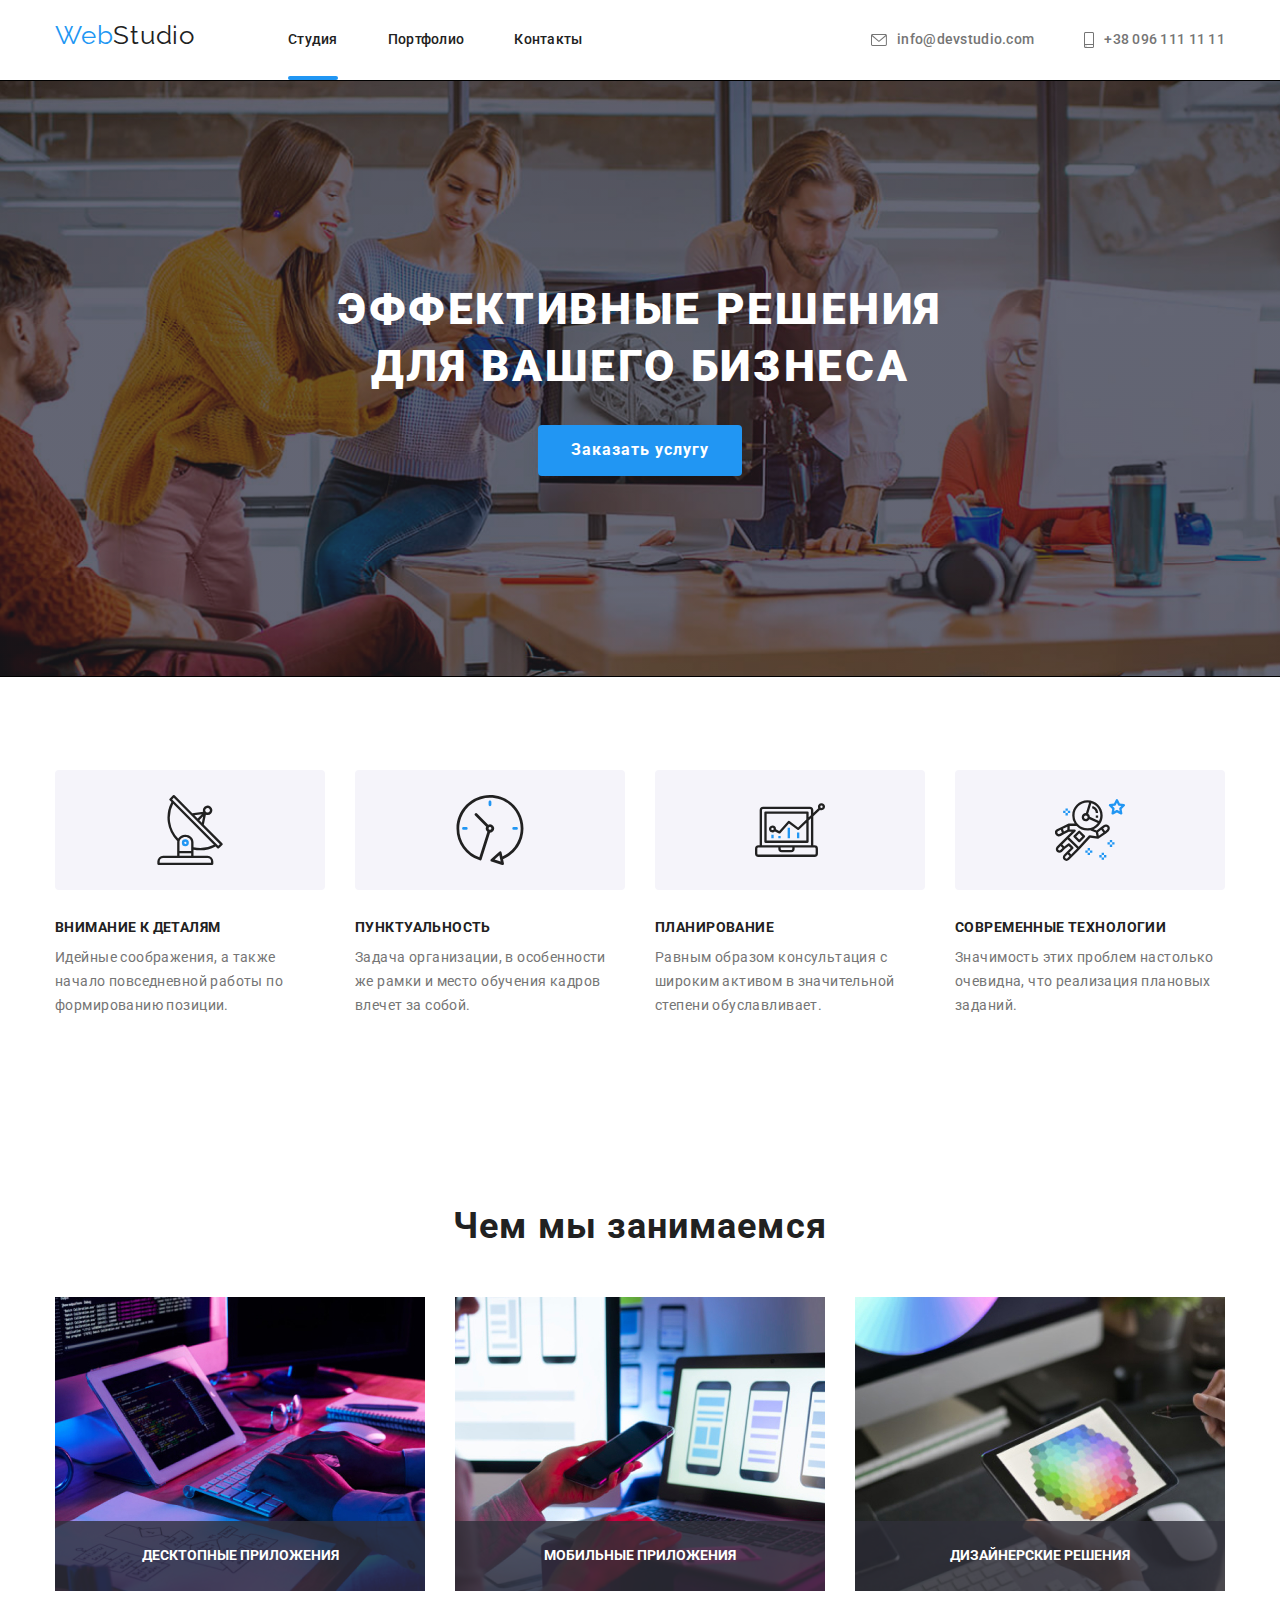
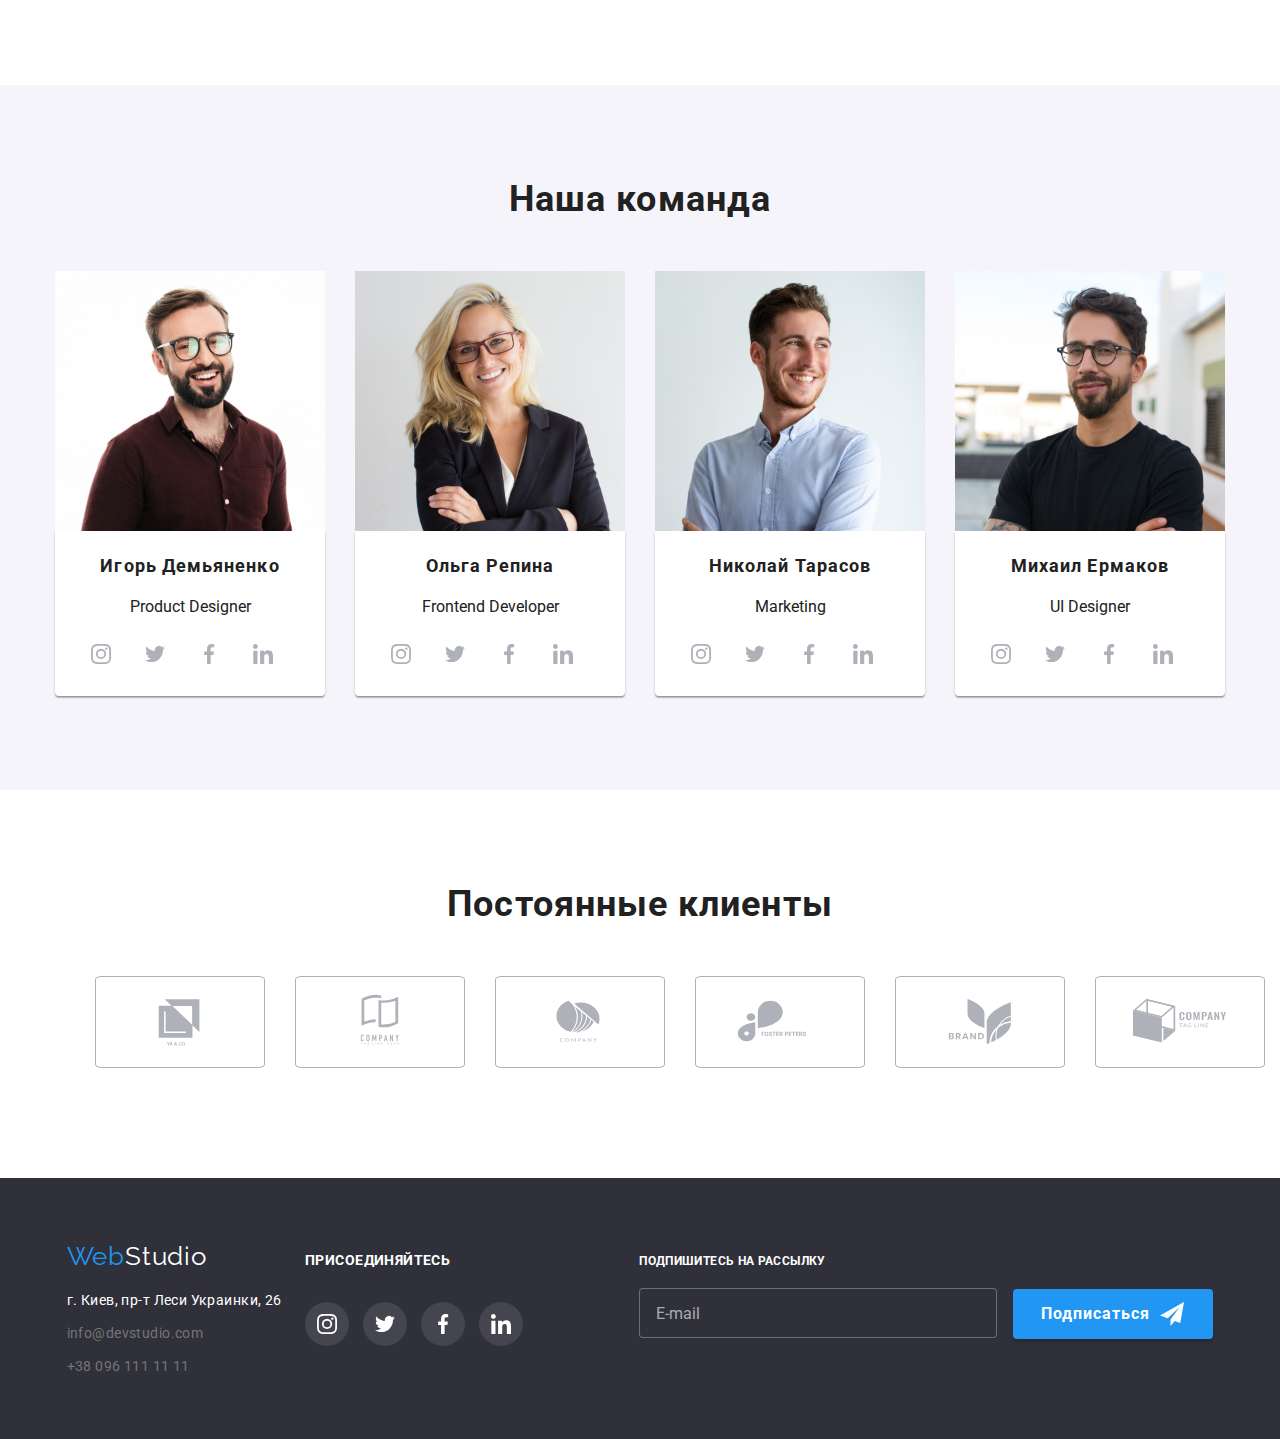
==== commit 596520e0: "upd" ====
--- a/index.html
+++ b/index.html
@@ -24,7 +24,7 @@
         </a>
         <ul class="site-nav list">
           <li class="site-nav__item">
-            <a href="./index.html" class="site-nav__link--active">Студия</a>
+            <a href="./index.html" class="site-nav__link site-nav__link--active">Студия</a>
           </li>
           <li class="site-nav__item">
             <a href="./portfolio.html" class="site-nav__link">Портфолио</a>
--- a/css/main.min.css
+++ b/css/main.min.css
@@ -1,2 +1,2 @@
-.icon-wrapper,.modal-form-checkbox-label,.main-nav,.main-nav .nav-top,.social__link,.element-icon,.team-list__position{display:flex;align-items:center}ul{list-style:none}.list{padding:0px;margin:0px;list-style:none}a{text-decoration:none}.visually-hidden{position:absolute;width:1px;height:1px;margin:-1px;border:0;padding:0;white-space:nowrap;clip-path:inset(100%);clip:rect(0 0 0 0);overflow:hidden}.backdrop{position:fixed;top:0;left:0;width:100%;height:100%;background:rgba(0,0,0,0.2);transition:opacity 250ms cubic-bezier(0.4, 0, 0.2, 1),visibility 250ms cubic-bezier(0.4, 0, 0.2, 1)}.backdrop.is-hidden{opacity:0;visibility:hidden;pointer-events:none}.backdrop.is-hidden .modal{transform:translate(-50%, -50%) scale(1.5)}.modal{position:absolute;top:50%;left:50%;width:528px;height:581px;padding-top:44.5px;padding-left:36px;padding-right:44px;padding-bottom:35px;transform:translate(-50%, -50%) scale(1);transition:transform 250ms cubic-bezier(0.4, 0, 0.2, 1);background-color:#fff;box-shadow:0px 1px 3px rgba(0,0,0,0.12),0px 1px 1px rgba(0,0,0,0.14),0px 2px 1px rgba(0,0,0,0.2);border-radius:4px}.btn-modal{position:absolute;top:8px;right:8px;display:flex;justify-content:center;align-items:center;padding:0;width:30px;height:30px;border-radius:50%;background:#fff;border:1px solid rgba(0,0,0,0.1);cursor:pointer}.btn-modal:hover .modal-close-icon{fill:#2196f3}.flex-cont__box-computer-img{position:relative}.flex-cont__text-on-img{position:absolute;bottom:0;left:0;display:flex;justify-content:center;align-items:center;width:100%;height:70px;font-weight:700;font-size:14px;line-height:1.14;text-transform:uppercase;color:#fff;background:rgba(47,48,58,0.8)}.modal-form{display:flex;flex-direction:column}.title-modal-form{display:block;text-align:center;margin-bottom:12px;font-weight:700;font-size:20px;line-height:1.15;letter-spacing:0.03em;color:#212121;font-family:"Roboto";font-style:normal;font-weight:700;font-size:20px;line-height:23px;text-align:center;letter-spacing:0.03em;color:#212121}.modal-form-label{position:relative;display:block;margin-bottom:4px;font-size:12px;line-height:1.16;letter-spacing:0.01em;color:#757575}.icon-wrapper{position:relative;justify-content:center;margin-bottom:10px}.modal-icon{position:absolute;top:50%;transform:translateY(-50%);left:12px}.modal-form-input{display:block;width:100%;height:40px;padding:12px 11px;outline:none;border:1px solid rgba(33,33,33,0.2);border-radius:4px}.modal-form-input:focus{outline:0;border-color:#2196f3}.modal-form-input:focus+.modal-icon{fill:#188ce8}.input-form{padding-left:42px}.textarea-form{height:120px;resize:none;margin-bottom:20px}.textarea-form::placeholder{font-size:12px;line-height:1.16;letter-spacing:0.01em;color:rgba(117,117,117,0.5)}.checkbox-modal-wrapper{margin-bottom:30px}.modal-form-checkbox-label{font-size:14px;line-height:1.71;letter-spacing:0.03em;color:#757575}.modal-form-checkbox-label::before{content:"";display:inline-block;width:16px;height:15px;margin-right:8.5px;border:1px solid #000;background-image:url(../images/check.svg);background-repeat:no-repeat;background-position:50% 50%;cursor:pointer;border-radius:2px;transition:background-color 250ms cubic-bezier(0.4, 0, 0.2, 1)}.modal-form-checkbox:checked+.modal-form-checkbox-label::before{background-color:#188ce8;border:0px;border-radius:2px}.modal-form-checkbox:focus+.modal-form-checkbox-label::before{box-shadow:0px 4px 4px rgba(0,0,0,0.25)}.modal-link-policy{font-size:14px;line-height:1.71;letter-spacing:0.03em;text-decoration-line:underline;color:#2196f3;transition:color 250ms cubic-bezier(0.4, 0, 0.2, 1)}.modal-link-policy:hover,.modal-link-policy:focus{color:#1675c2}.modal-form-button{display:block;margin:0 auto;width:200px;height:50px;font-weight:700;font-size:16px;line-height:1.87;letter-spacing:0.06em;background-color:#2196f3;border:0;border-radius:4px;color:#fff;cursor:pointer;box-shadow:0px 4px 4px rgba(0,0,0,0.15);transition:background-color 250ms cubic-bezier(0.4, 0, 0.2, 1)}.modal-form-button:focus,.modal-form-button:hover{background-color:#188ce8;box-shadow:0px 4px 4px rgba(0,0,0,0.15)}.page{color:#212121;background-color:#fff;font-family:Roboto, sans-serif}.container{margin:0 auto;width:1200px;padding:0 15px}.section{padding-top:94px;padding-bottom:94px}.page-header{border-bottom:1px solid #eeeeee}.site-nav{display:flex;margin-left:93px;align-items:center}.site-nav__item+.site-nav__item{margin-left:50px}.site-nav__link--active{font-size:14px;font-weight:500;line-height:1.14;letter-spacing:.02em;position:relative;display:block;color:#2196f3;padding-top:32px;padding-bottom:32px}.site-nav__link--active::after{position:absolute;left:0;bottom:0;content:"";display:block;width:100%;height:4px;background-color:#2196f3;border-radius:2px}header a{padding:24px 0px}.site-nav__link{display:block;color:#212121;font-size:14px;font-weight:500;line-height:1.14;letter-spacing:.02em;padding-top:32px;padding-bottom:32px;transition:color 250ms cubic-bezier(0.4, 0, 0.2, 1)}.site-nav__link:hover,.site-nav__link:focus{color:#2196f3}.contact-ft__contact{color:#757575;background-color:#2f303a;font-style:normal;font-weight:400;font-size:14px;line-height:1.71;letter-spacing:0.03em;transition:color 250ms cubic-bezier(0.4, 0, 0.2, 1)}.contact-ft__contact:hover,.contact-ft__contact:focus{color:#fff}.contact-ft__item+.contact-ft__item{margin-top:9px}.connect__mail,.connect__tel{position:relative;padding:32px 0;color:#757575;background-color:#fff;font-family:Roboto, sans-serif;font-weight:500;font-size:14px;line-height:1.14;letter-spacing:0.02em;display:flex;justify-content:center;align-items:center;transition:color 250ms cubic-bezier(0.4, 0, 0.2, 1)}.connect>li{display:inline-flex;justify-content:center;align-items:center}.connect{display:flex;margin-left:auto}.connect__item+.connect__item{margin-left:50px}.icon{fill:currentColor}.connect__item .icon{padding-right:10px;justify-content:center;align-items:center;box-sizing:content-box}.connect__tel:hover,.connect__tel:focus{color:#2196f3;background-color:#fff}.connect__mail:hover,.connect__mail:focus{color:#2196f3;background-color:#fff}.hero{text-align:center;background-color:#2f303a;max-width:1600px;padding-top:200px;padding-bottom:200px;margin-right:auto;margin-left:auto;outline:1px solid black;background-image:linear-gradient(to right, rgba(47,48,58,0.4), rgba(47,48,58,0.4)),url(../images/background.jpg);background-repeat:no-repeat;background-position:center;background-size:cover}.hero-title{color:#fff;font-weight:900;font-size:44px;line-height:1.3;text-align:center;letter-spacing:0.06em;text-transform:uppercase;width:696px;margin-top:0px;margin-bottom:30px}.header__logo{color:#2196f3;background-color:#fff;font-family:Raleway, sans-serif;font-size:26px;line-height:0.83;letter-spacing:0.03em;padding-bottom:32px}.headerSec__logo{color:#212121;padding-top:32px;padding-bottom:32px}.feature{display:flex}.feature__item{width:270px}.flex-cont__item+.flex-cont__item{margin-left:30px}.feature__header{margin-bottom:10px;margin-top:0px;font-weight:700;font-size:14px;line-height:1.14;letter-spacing:0.03em;text-transform:uppercase}.feature__text{font-size:14px;font-weight:400;line-height:1.7;letter-spacing:.03em;color:#757575;margin-bottom:0;margin-top:0}.feature__icon{display:flex;border:none;margin-bottom:30px;justify-content:center;align-items:center;height:120px;margin-bottom:30px;border-radius:4px;background-color:#f5f4fa}.feature__item+.feature__item{margin-left:30px}img{display:block}.flex-team__position{font-size:16px;font-weight:400;line-height:1.2;letter-spacing:.03em;color:#757575;margin-top:0;margin-bottom:16px}.section-team{margin-top:0;margin-bottom:50px;color:#212121;font-style:normal;font-weight:700;font-size:36px;line-height:1.16;text-align:center;letter-spacing:0.03em}.aboutus{background-color:#f5f4fa}.card__description{color:#212121;font-style:normal;font-weight:700;font-size:18px;line-height:1.7;letter-spacing:0.06em;margin-bottom:4px;margin-top:0}.card__project{color:#757575;letter-spacing:0.03em;font-weight:400;font-size:16px;line-height:1.6;margin-top:0;margin-bottom:0}.social__link{cursor:pointer;justify-content:center;padding:0;border:none;width:44px;height:44px;border-radius:50%;color:#afb1b8;background-color:#fff;transition:background 250ms cubic-bezier(0.4, 0, 0.2, 1)}.social__link:hover,.social__link:focus{align-items:center;justify-content:center;color:#fff;background-color:#2196f3}.footer__link-logo{padding-right:70px}.social__icon{fill:currentColor;transition:color 250ms cubic-bezier(0.4, 0, 0.2, 1)}.social__link+.social__link{margin-left:10px}.social{display:flex}.clients__contact-link{display:flex;cursor:pointer;align-items:center;justify-content:center;fill:currentColor;border-radius:4%;width:170px;height:92px;padding:0;color:#afb1b8;background-color:#fff;border:1px solid #afb1b8;transition:color 250ms cubic-bezier(0.4, 0, 0.2, 1)}.clients__contact-link:hover,.clients__contact-link:focus{color:#2196f3;background-color:#fff;border:1px solid #2196f3}.clients__item+.clients__item{margin-left:30px}.element-icon{justify-content:center}.social-footer__icon{fill:currentColor}.social-footer__link{display:inline-flex;cursor:pointer;align-items:center;justify-content:center;padding:0;border:none;width:44px;height:44px;border-radius:50%;color:#fff;background-color:rgba(255,255,255,0.1);transition:background-color 250ms cubic-bezier(0.4, 0, 0.2, 1)}.social-footer__link:hover,.social-footer__link:focus{color:#fff;background-color:#2196f3}.social-footer__link+.social-footer__link{margin-left:10px}.join-list__text{font-weight:700;font-size:14px;line-height:16px;letter-spacing:0.03em;text-transform:uppercase;color:#fff;padding-bottom:20px}.join-list{padding-right:93px;display:inline-block}.footer__logotype-web{color:#2196f3;font-family:Raleway, sans-serif;font-size:26px;line-height:0.83;letter-spacing:0.03em}.footer__logotype-studio{color:#fff;font-size:26px;line-height:0.83;letter-spacing:0.03em}.footer__logotype{display:inline-block;margin-bottom:20px}.portfolio-filter__button-menu{cursor:pointer;color:#212121;background-color:#f5f4fa;border:1px solid transparent;font-family:inherit;font-style:normal;font-weight:500;font-size:16px;line-height:1.6;text-align:center;letter-spacing:0.03em;border-radius:4px;padding:6px 22px;margin-left:8px;transition:color 250ms cubic-bezier(0.4, 0, 0.2, 1),background-color 250ms cubic-bezier(0.4, 0, 0.2, 1),box-shadow 250ms cubic-bezier(0.4, 0, 0.2, 1)}.portfolio-filter__button-menu:hover,.portfolio-filter__button-menu:focus{color:#fff;background-color:#2196f3;border-color:transparent;box-shadow:0px 2px 2px 0px rgba(0,0,0,0.12);box-shadow:0px 1px 2px 0px rgba(0,0,0,0.08);box-shadow:0px 3px 1px 0px rgba(0,0,0,0.1)}.portfolio-filter{display:flex;justify-content:center;margin-top:0;margin-bottom:50px}.hero .button-top{color:#fff;background-color:#2196f3;cursor:pointer;border-radius:4px;padding:10px 32px;border-right:0px;border-left:0px;font-family:inherit;font-weight:700;font-size:16px;line-height:1.8;letter-spacing:0.06em;border:1px solid transparent;transition:background-color 250ms cubic-bezier(0.4, 0, 0.2, 1)}.hero .button-top:hover,.hero .button-top:focus{background-color:#188ce8}footer{background-color:#2f303a;padding-top:60px;padding-bottom:60px}.adress__geo{color:#fff;font-style:normal;font-weight:400;font-size:14px;line-height:1.71;letter-spacing:0.03em;margin-bottom:9px}.footer__flex-container{display:flex;justify-content:space-around;align-items:baseline}.contact-form-mail-label{display:block;margin-bottom:20px;color:#fff;font-weight:700;font-size:12px;line-height:1.14;letter-spacing:0.03em;text-transform:uppercase}.contact-form-mail{margin-right:12px;padding:15px 16px;width:358px;height:50px;color:#fff;border:1px solid rgba(255,255,255,0.3);border-radius:4px;background-color:#2f303a;outline:none}.contact-form-mail::placeholder{color:rgba(255,255,255,0.6)}.contact-form-mail:focus{outline:2px solid #2196f3}.contact-form-submit-button{display:inline-flex;align-items:center;padding:10px 28px;width:200px;height:50px;font-weight:700;font-size:16px;line-height:1.87;letter-spacing:0.06em;border:#2196f3;border-radius:4px;background-color:#2196f3;box-shadow:0px 4px 4px rgba(0,0,0,0.15);color:#fff;cursor:pointer;transition:background-color 250ms cubic-bezier(0.4, 0, 0.2, 1)}.contact-form-submit-button:focus,.contact-form-submit-button:hover{background-color:rgba(33,150,243,0.9)}.btn-footer-icon{margin-left:10px}.works p{font-weight:400;font-size:16px;line-height:1.8;letter-spacing:0.03em}.portfolio-list{display:flex;flex-wrap:wrap;align-items:center;padding:0;margin:0}.cards-list{display:flex;flex-wrap:wrap;flex-basis:calc((100% - 90px) / 3);margin-left:-30px;margin-top:-30px}.card__element-border{border-left:1px solid #eeeeee;border-right:1px solid #eeeeee;border-bottom:1px solid #eeeeee;padding:20px 24px}.team-list__element{align-items:center;justify-content:center;padding:20px 24px 20px 24px;border-radius:0px 0px 4px 4px;box-shadow:0px 1px 3px rgba(0,0,0,0.12),0px 1px 1px rgba(0,0,0,0.14),0px 2px 1px rgba(0,0,0,0.2)}.team-list__position{justify-content:center}.flex-element{width:370px;margin-left:30px;margin-top:30px}.team-list__name{color:#212121;font-style:normal;font-weight:700;font-size:18px;line-height:1.7;letter-spacing:0.06em;margin-top:0;margin-bottom:10px}.card{display:block}.card:hover{box-shadow:0px 4px 4px 0px rgba(0,0,0,0.25);transition:box-shadow 250ms cubic-bezier(0.4, 0, 0.2, 1)}.card__description{color:#212121;font-style:normal;font-weight:700;font-size:18px;line-height:1.7;letter-spacing:0.06em;margin-bottom:4px;margin-top:0}.card__project{color:#757575;letter-spacing:0.03em;font-weight:400;font-size:16px;line-height:1.6;margin-top:0;margin-bottom:0}.card__text-actions{position:absolute;top:0;left:0;width:100%;height:100%;overflow:auto;padding:63px 24px;margin:0;color:#fff;font-size:18px;line-height:1.55;transform:translateY(100%);transition:transform 250ms cubic-bezier(0.4, 0, 0.2, 1),background 250ms cubic-bezier(0.4, 0, 0.2, 1)}.card__img-wrapper{position:relative;overflow:hidden}.card:hover .card__text-actions,.card:focus .card__text-actions{transform:translateY(0%);background:rgba(33,150,243,0.9)}.flex-cont{display:flex}.team-list{margin-right:30px;background-color:#fff;text-align:center}
+.icon-wrapper,.modal-form-checkbox-label,.main-nav,.main-nav .nav-top,.social__link,.element-icon,.team-list__position{display:flex;align-items:center}ul{list-style:none}.list{padding:0px;margin:0px;list-style:none}a{text-decoration:none}.visually-hidden{position:absolute;width:1px;height:1px;margin:-1px;border:0;padding:0;white-space:nowrap;clip-path:inset(100%);clip:rect(0 0 0 0);overflow:hidden}.backdrop{position:fixed;top:0;left:0;width:100%;height:100%;background:rgba(0,0,0,0.2);transition:opacity 250ms cubic-bezier(0.4, 0, 0.2, 1),visibility 250ms cubic-bezier(0.4, 0, 0.2, 1)}.backdrop.is-hidden{opacity:0;visibility:hidden;pointer-events:none}.backdrop.is-hidden .modal{transform:translate(-50%, -50%) scale(1.5)}.modal{position:absolute;top:50%;left:50%;width:528px;height:581px;padding-top:44.5px;padding-left:36px;padding-right:44px;padding-bottom:35px;transform:translate(-50%, -50%) scale(1);transition:transform 250ms cubic-bezier(0.4, 0, 0.2, 1);background-color:#fff;box-shadow:0px 1px 3px rgba(0,0,0,0.12),0px 1px 1px rgba(0,0,0,0.14),0px 2px 1px rgba(0,0,0,0.2);border-radius:4px}.btn-modal{position:absolute;top:8px;right:8px;display:flex;justify-content:center;align-items:center;padding:0;width:30px;height:30px;border-radius:50%;background:#fff;border:1px solid rgba(0,0,0,0.1);cursor:pointer}.btn-modal:hover .modal-close-icon{fill:#2196f3}.flex-cont__box-computer-img{position:relative}.flex-cont__text-on-img{position:absolute;bottom:0;left:0;display:flex;justify-content:center;align-items:center;width:100%;height:70px;font-weight:700;font-size:14px;line-height:1.14;text-transform:uppercase;color:#fff;background:rgba(47,48,58,0.8)}.modal-form{display:flex;flex-direction:column}.title-modal-form{display:block;text-align:center;margin-bottom:12px;font-weight:700;font-size:20px;line-height:1.15;letter-spacing:0.03em;color:#212121;font-family:"Roboto";font-style:normal;font-weight:700;font-size:20px;line-height:23px;text-align:center;letter-spacing:0.03em;color:#212121}.modal-form-label{position:relative;display:block;margin-bottom:4px;font-size:12px;line-height:1.16;letter-spacing:0.01em;color:#757575}.icon-wrapper{position:relative;justify-content:center;margin-bottom:10px}.modal-icon{position:absolute;top:50%;transform:translateY(-50%);left:12px}.modal-form-input{display:block;width:100%;height:40px;padding:12px 11px;outline:none;border:1px solid rgba(33,33,33,0.2);border-radius:4px}.modal-form-input:focus{outline:0;border-color:#2196f3}.modal-form-input:focus+.modal-icon{fill:#188ce8}.input-form{padding-left:42px}.textarea-form{height:120px;resize:none;margin-bottom:20px}.textarea-form::placeholder{font-size:12px;line-height:1.16;letter-spacing:0.01em;color:rgba(117,117,117,0.5)}.checkbox-modal-wrapper{margin-bottom:30px}.modal-form-checkbox-label{font-size:14px;line-height:1.71;letter-spacing:0.03em;color:#757575}.modal-form-checkbox-label::before{content:"";display:inline-block;width:16px;height:15px;margin-right:8.5px;border:1px solid #000;background-image:url(../images/check.svg);background-repeat:no-repeat;background-position:50% 50%;cursor:pointer;border-radius:2px;transition:background-color 250ms cubic-bezier(0.4, 0, 0.2, 1)}.modal-form-checkbox:checked+.modal-form-checkbox-label::before{background-color:#188ce8;border:0px;border-radius:2px}.modal-form-checkbox:focus+.modal-form-checkbox-label::before{box-shadow:0px 4px 4px rgba(0,0,0,0.25)}.modal-link-policy{font-size:14px;line-height:1.71;letter-spacing:0.03em;text-decoration-line:underline;color:#2196f3;transition:color 250ms cubic-bezier(0.4, 0, 0.2, 1)}.modal-link-policy:hover,.modal-link-policy:focus{color:#1675c2}.modal-form-button{display:block;margin:0 auto;width:200px;height:50px;font-weight:700;font-size:16px;line-height:1.87;letter-spacing:0.06em;background-color:#2196f3;border:0;border-radius:4px;color:#fff;cursor:pointer;box-shadow:0px 4px 4px rgba(0,0,0,0.15);transition:background-color 250ms cubic-bezier(0.4, 0, 0.2, 1)}.modal-form-button:focus,.modal-form-button:hover{background-color:#188ce8;box-shadow:0px 4px 4px rgba(0,0,0,0.15)}.page{color:#212121;background-color:#fff;font-family:Roboto, sans-serif}.container{margin:0 auto;width:1200px;padding:0 15px}.section{padding-top:94px;padding-bottom:94px}.page-header{border-bottom:1px solid #eeeeee}.site-nav{display:flex;margin-left:93px;align-items:center}.site-nav__item+.site-nav__item{margin-left:50px}.site-nav__link--active{font-size:14px;font-weight:500;line-height:1.14;letter-spacing:.02em;position:relative;color:#2196f3}.site-nav__link--active::after{position:absolute;left:0;bottom:0;content:"";display:block;width:100%;height:4px;background-color:#2196f3;border-radius:2px}header a{padding:24px 0px}.site-nav__link{display:block;color:#212121;font-size:14px;font-weight:500;line-height:1.14;letter-spacing:.02em;padding-top:32px;padding-bottom:32px;transition:color 250ms cubic-bezier(0.4, 0, 0.2, 1)}.site-nav__link:hover,.site-nav__link:focus{color:#2196f3}.contact-ft__contact{color:#757575;background-color:#2f303a;font-style:normal;font-weight:400;font-size:14px;line-height:1.71;letter-spacing:0.03em;transition:color 250ms cubic-bezier(0.4, 0, 0.2, 1)}.contact-ft__contact:hover,.contact-ft__contact:focus{color:#fff}.contact-ft__item+.contact-ft__item{margin-top:9px}.connect__mail,.connect__tel{position:relative;padding:32px 0;color:#757575;background-color:#fff;font-family:Roboto, sans-serif;font-weight:500;font-size:14px;line-height:1.14;letter-spacing:0.02em;display:flex;justify-content:center;align-items:center;transition:color 250ms cubic-bezier(0.4, 0, 0.2, 1)}.connect>li{display:inline-flex;justify-content:center;align-items:center}.connect{display:flex;margin-left:auto}.connect__item+.connect__item{margin-left:50px}.icon{fill:currentColor}.connect__item .icon{padding-right:10px;justify-content:center;align-items:center;box-sizing:content-box}.connect__tel:hover,.connect__tel:focus{color:#2196f3;background-color:#fff}.connect__mail:hover,.connect__mail:focus{color:#2196f3;background-color:#fff}.hero{text-align:center;background-color:#2f303a;max-width:1600px;padding-top:200px;padding-bottom:200px;margin-right:auto;margin-left:auto;outline:1px solid black;background-image:linear-gradient(to right, rgba(47,48,58,0.4), rgba(47,48,58,0.4)),url(../images/background.jpg);background-repeat:no-repeat;background-position:center;background-size:cover}.hero-title{color:#fff;font-weight:900;font-size:44px;line-height:1.3;text-align:center;letter-spacing:0.06em;text-transform:uppercase;width:696px;margin-top:0px;margin-bottom:30px}.header__logo{color:#2196f3;background-color:#fff;font-family:Raleway, sans-serif;font-size:26px;line-height:0.83;letter-spacing:0.03em;padding-bottom:32px}.headerSec__logo{color:#212121;padding-top:32px;padding-bottom:32px}.feature{display:flex}.feature__item{width:270px}.flex-cont__item+.flex-cont__item{margin-left:30px}.feature__header{margin-bottom:10px;margin-top:0px;font-weight:700;font-size:14px;line-height:1.14;letter-spacing:0.03em;text-transform:uppercase}.feature__text{font-size:14px;font-weight:400;line-height:1.7;letter-spacing:.03em;color:#757575;margin-bottom:0;margin-top:0}.feature__icon{display:flex;border:none;margin-bottom:30px;justify-content:center;align-items:center;height:120px;margin-bottom:30px;border-radius:4px;background-color:#f5f4fa}.feature__item+.feature__item{margin-left:30px}img{display:block}.flex-team__position{font-size:16px;font-weight:400;line-height:1.2;letter-spacing:.03em;color:#757575;margin-top:0;margin-bottom:16px}.section-team{margin-top:0;margin-bottom:50px;color:#212121;font-style:normal;font-weight:700;font-size:36px;line-height:1.16;text-align:center;letter-spacing:0.03em}.aboutus{background-color:#f5f4fa}.card__description{color:#212121;font-style:normal;font-weight:700;font-size:18px;line-height:1.7;letter-spacing:0.06em;margin-bottom:4px;margin-top:0}.card__project{color:#757575;letter-spacing:0.03em;font-weight:400;font-size:16px;line-height:1.6;margin-top:0;margin-bottom:0}.social__link{cursor:pointer;justify-content:center;padding:0;border:none;width:44px;height:44px;border-radius:50%;color:#afb1b8;background-color:#fff;transition:background 250ms cubic-bezier(0.4, 0, 0.2, 1)}.social__link:hover,.social__link:focus{align-items:center;justify-content:center;color:#fff;background-color:#2196f3}.footer__link-logo{padding-right:70px}.social__icon{fill:currentColor;transition:color 250ms cubic-bezier(0.4, 0, 0.2, 1)}.social__link+.social__link{margin-left:10px}.social{display:flex}.clients__contact-link{display:flex;cursor:pointer;align-items:center;justify-content:center;fill:currentColor;border-radius:4%;width:170px;height:92px;padding:0;color:#afb1b8;background-color:#fff;border:1px solid #afb1b8;transition:color 250ms cubic-bezier(0.4, 0, 0.2, 1)}.clients__contact-link:hover,.clients__contact-link:focus{color:#2196f3;background-color:#fff;border:1px solid #2196f3}.clients__item+.clients__item{margin-left:30px}.element-icon{justify-content:center}.social-footer__icon{fill:currentColor}.social-footer__link{display:inline-flex;cursor:pointer;align-items:center;justify-content:center;padding:0;border:none;width:44px;height:44px;border-radius:50%;color:#fff;background-color:rgba(255,255,255,0.1);transition:background-color 250ms cubic-bezier(0.4, 0, 0.2, 1)}.social-footer__link:hover,.social-footer__link:focus{color:#fff;background-color:#2196f3}.social-footer__link+.social-footer__link{margin-left:10px}.join-list__text{font-weight:700;font-size:14px;line-height:16px;letter-spacing:0.03em;text-transform:uppercase;color:#fff;padding-bottom:20px}.join-list{padding-right:93px;display:inline-block}.footer__logotype-web{color:#2196f3;font-family:Raleway, sans-serif;font-size:26px;line-height:0.83;letter-spacing:0.03em}.footer__logotype-studio{color:#fff;font-size:26px;line-height:0.83;letter-spacing:0.03em}.footer__logotype{display:inline-block;margin-bottom:20px}.portfolio-filter__button-menu{cursor:pointer;color:#212121;background-color:#f5f4fa;border:1px solid transparent;font-family:inherit;font-style:normal;font-weight:500;font-size:16px;line-height:1.6;text-align:center;letter-spacing:0.03em;border-radius:4px;padding:6px 22px;margin-left:8px;transition:color 250ms cubic-bezier(0.4, 0, 0.2, 1),background-color 250ms cubic-bezier(0.4, 0, 0.2, 1),box-shadow 250ms cubic-bezier(0.4, 0, 0.2, 1)}.portfolio-filter__button-menu:hover,.portfolio-filter__button-menu:focus{color:#fff;background-color:#2196f3;border-color:transparent;box-shadow:0px 2px 2px 0px rgba(0,0,0,0.12);box-shadow:0px 1px 2px 0px rgba(0,0,0,0.08);box-shadow:0px 3px 1px 0px rgba(0,0,0,0.1)}.portfolio-filter{display:flex;justify-content:center;margin-top:0;margin-bottom:50px}.hero .button-top{color:#fff;background-color:#2196f3;cursor:pointer;border-radius:4px;padding:10px 32px;border-right:0px;border-left:0px;font-family:inherit;font-weight:700;font-size:16px;line-height:1.8;letter-spacing:0.06em;border:1px solid transparent;transition:background-color 250ms cubic-bezier(0.4, 0, 0.2, 1)}.hero .button-top:hover,.hero .button-top:focus{background-color:#188ce8}footer{background-color:#2f303a;padding-top:60px;padding-bottom:60px}.adress__geo{color:#fff;font-style:normal;font-weight:400;font-size:14px;line-height:1.71;letter-spacing:0.03em;margin-bottom:9px}.footer__flex-container{display:flex;justify-content:space-around;align-items:baseline}.contact-form-mail-label{display:block;margin-bottom:20px;color:#fff;font-weight:700;font-size:12px;line-height:1.14;letter-spacing:0.03em;text-transform:uppercase}.contact-form-mail{margin-right:12px;padding:15px 16px;width:358px;height:50px;color:#fff;border:1px solid rgba(255,255,255,0.3);border-radius:4px;background-color:#2f303a;outline:none}.contact-form-mail::placeholder{color:rgba(255,255,255,0.6)}.contact-form-mail:focus{outline:2px solid #2196f3}.contact-form-submit-button{display:inline-flex;align-items:center;padding:10px 28px;width:200px;height:50px;font-weight:700;font-size:16px;line-height:1.87;letter-spacing:0.06em;border:#2196f3;border-radius:4px;background-color:#2196f3;box-shadow:0px 4px 4px rgba(0,0,0,0.15);color:#fff;cursor:pointer;transition:background-color 250ms cubic-bezier(0.4, 0, 0.2, 1)}.contact-form-submit-button:focus,.contact-form-submit-button:hover{background-color:rgba(33,150,243,0.9)}.btn-footer-icon{margin-left:10px}.works p{font-weight:400;font-size:16px;line-height:1.8;letter-spacing:0.03em}.portfolio-list{display:flex;flex-wrap:wrap;align-items:center;padding:0;margin:0}.cards-list{display:flex;flex-wrap:wrap;flex-basis:calc((100% - 90px) / 3);margin-left:-30px;margin-top:-30px}.card__element-border{border-left:1px solid #eeeeee;border-right:1px solid #eeeeee;border-bottom:1px solid #eeeeee;padding:20px 24px}.team-list__element{align-items:center;justify-content:center;padding:20px 24px 20px 24px;border-radius:0px 0px 4px 4px;box-shadow:0px 1px 3px rgba(0,0,0,0.12),0px 1px 1px rgba(0,0,0,0.14),0px 2px 1px rgba(0,0,0,0.2)}.team-list__position{justify-content:center}.flex-element{width:370px;margin-left:30px;margin-top:30px}.team-list__name{color:#212121;font-style:normal;font-weight:700;font-size:18px;line-height:1.7;letter-spacing:0.06em;margin-top:0;margin-bottom:10px}.card{display:block}.card:hover{box-shadow:0px 4px 4px 0px rgba(0,0,0,0.25);transition:box-shadow 250ms cubic-bezier(0.4, 0, 0.2, 1)}.card__description{color:#212121;font-style:normal;font-weight:700;font-size:18px;line-height:1.7;letter-spacing:0.06em;margin-bottom:4px;margin-top:0}.card__project{color:#757575;letter-spacing:0.03em;font-weight:400;font-size:16px;line-height:1.6;margin-top:0;margin-bottom:0}.card__text-actions{position:absolute;top:0;left:0;width:100%;height:100%;overflow:auto;padding:63px 24px;margin:0;color:#fff;font-size:18px;line-height:1.55;transform:translateY(100%);transition:transform 250ms cubic-bezier(0.4, 0, 0.2, 1),background 250ms cubic-bezier(0.4, 0, 0.2, 1)}.card__img-wrapper{position:relative;overflow:hidden}.card:hover .card__text-actions,.card:focus .card__text-actions{transform:translateY(0%);background:rgba(33,150,243,0.9)}.flex-cont{display:flex}.team-list{margin-right:30px;background-color:#fff;text-align:center}
 /*# sourceMappingURL=main.min.css.map */